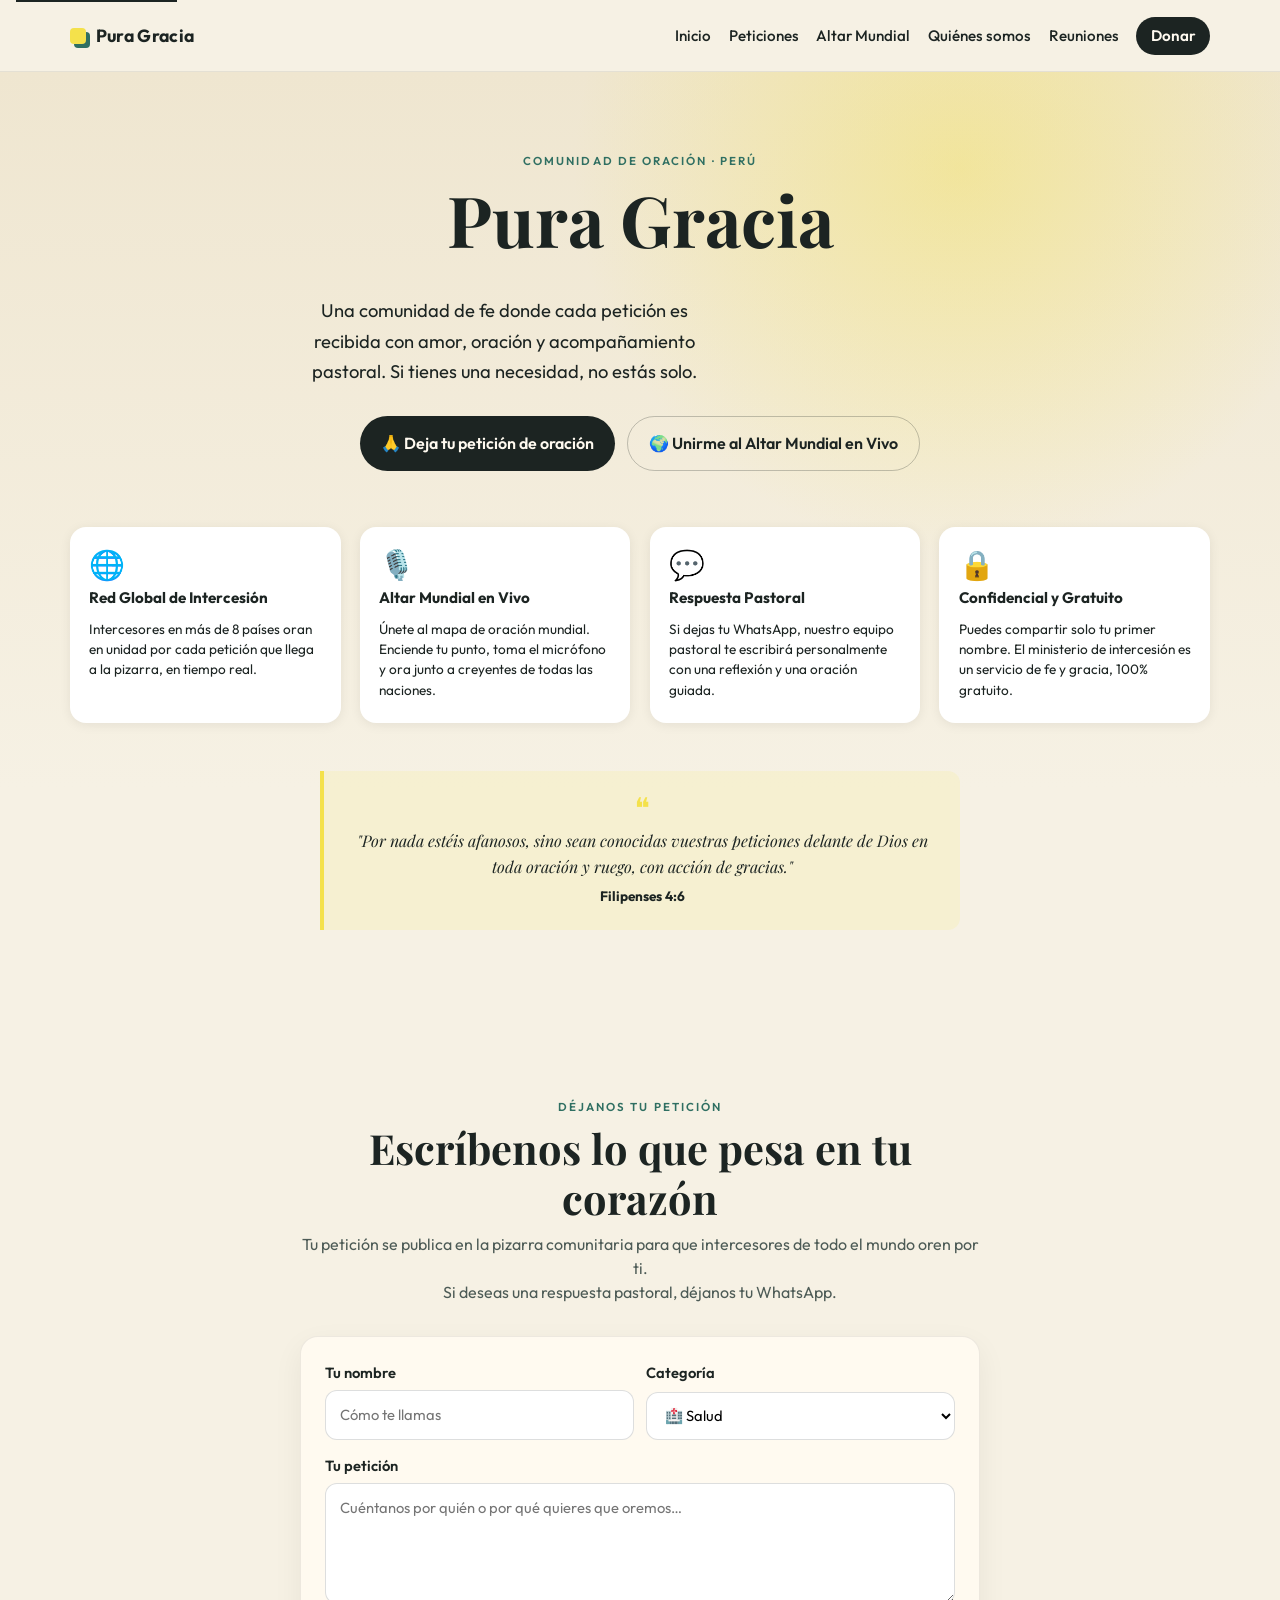
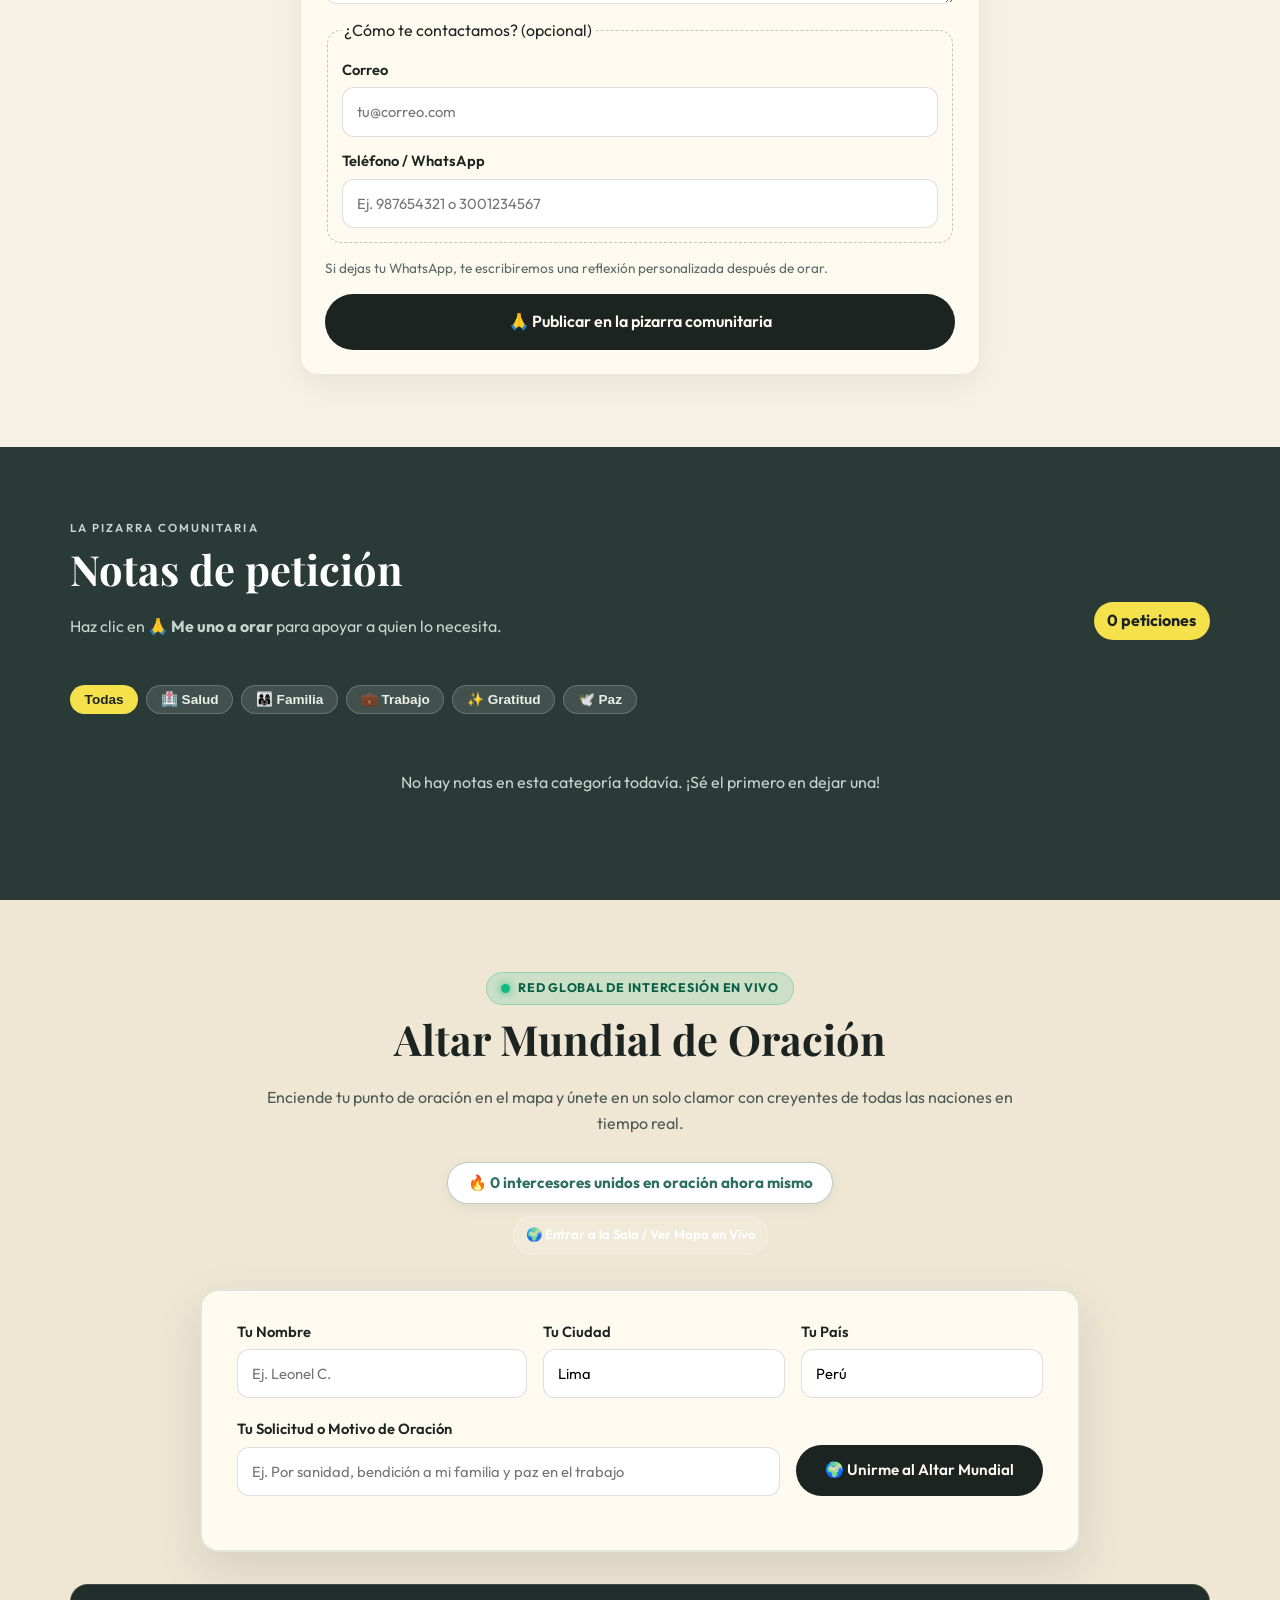
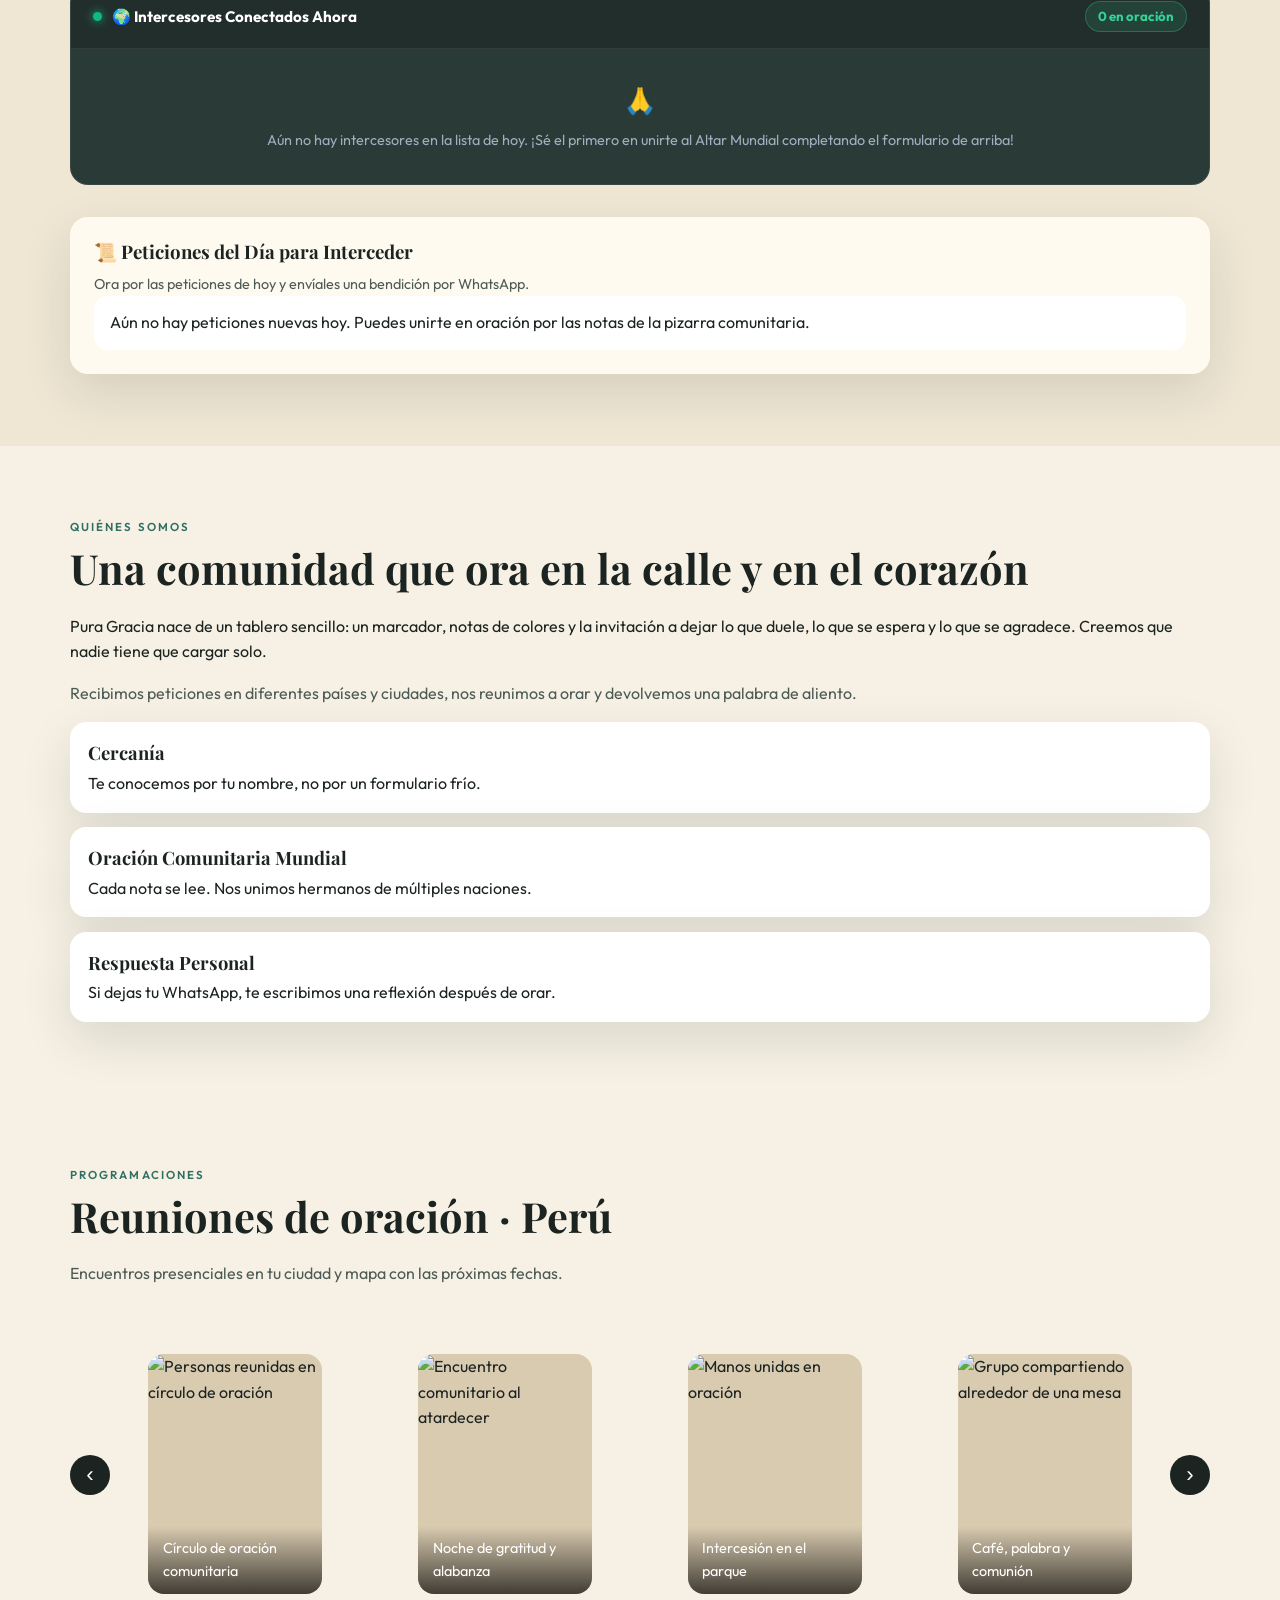
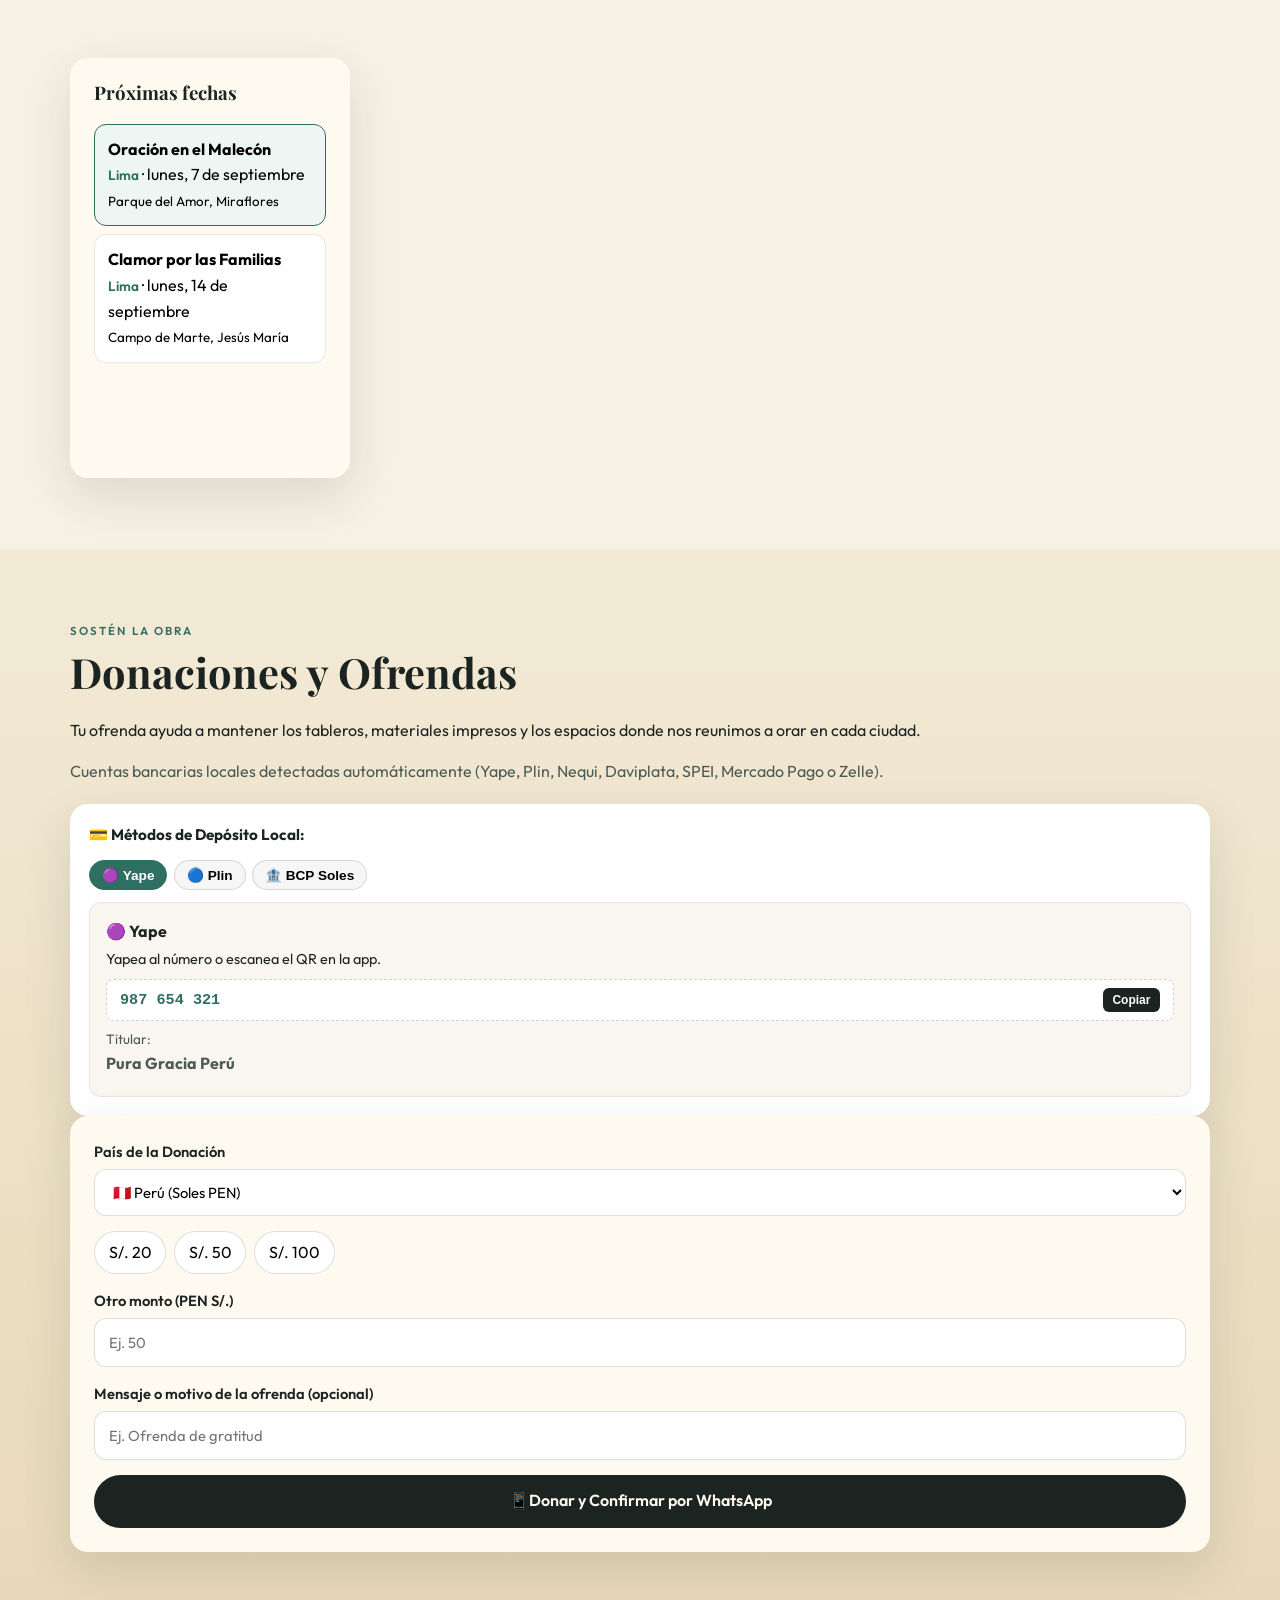
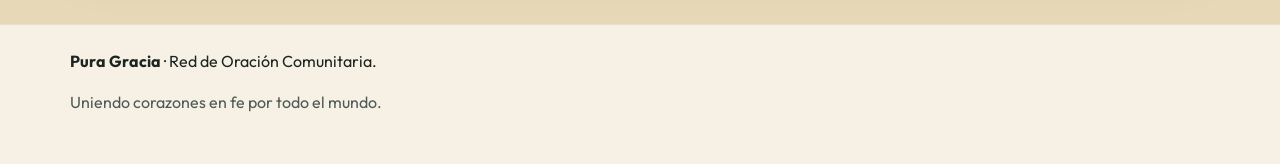
==== index.html @ 90bf4b0f "refactor: simplificar a una sola seccion de peticion limpia y enriquecer hero con la mision de la pa" ====
<!DOCTYPE html>
<html lang="es">
  <head>
    <meta charset="UTF-8" />
    <meta name="viewport" content="width=device-width, initial-scale=1.0" />
    <meta
      name="description"
      content="Pura Gracia — Deja tu petición de oración. Sala y mapa de oración mundial en vivo."
    />
    <title>Pura Gracia · Red y Peticiones de Oración Mundial</title>
    <link rel="preconnect" href="https://fonts.googleapis.com" />
    <link rel="preconnect" href="https://fonts.gstatic.com" crossorigin />
    <link
      href="https://fonts.googleapis.com/css2?family=Caveat:wght@500;600;700&family=Outfit:wght@300;400;500;600;700&family=Playfair+Display:ital,wght@0,500;0,600;0,700;1,500&display=swap"
      rel="stylesheet"
    />
    <link
      rel="stylesheet"
      href="https://unpkg.com/leaflet@1.9.4/dist/leaflet.css"
      integrity="sha256-p4NxAoJBhIIN+hmNHrzRCf9tD/miZyoHS5obTRR9BMY="
      crossorigin=""
    />
    <link rel="stylesheet" href="css/styles.css" />
    <link rel="icon" href="data:image/svg+xml,<svg xmlns='http://www.w3.org/2000/svg' viewBox='0 0 100 100'><text y='.9em' font-size='90'>🙏</text></svg>" />
  </head>
  <body>
    <a class="skip-link" href="#contenido">Saltar al contenido</a>

    <header class="site-header">
      <div class="container header-inner">
        <a class="logo" href="#inicio">
          <span class="logo-mark" aria-hidden="true"></span>
          <span>Pura Gracia</span>
        </a>

        <button
          class="nav-toggle"
          type="button"
          aria-expanded="false"
          aria-controls="menu"
          aria-label="Abrir menú"
        >
          <span></span>
          <span></span>
          <span></span>
        </button>

        <nav id="menu" class="nav">
          <a href="#inicio">Inicio</a>
          <a href="#peticiones">Peticiones</a>
          <a href="#oracion">Altar Mundial</a>
          <a href="#quienes-somos">Quiénes somos</a>
          <a href="#reuniones">Reuniones</a>
          <a href="#donar" class="nav-cta">Donar</a>
        </nav>
      </div>
    </header>

    <main id="contenido">
      <section id="inicio" class="hero">
        <div class="hero-glow" aria-hidden="true"></div>
        <div class="container">

          <!-- Encabezado principal -->
          <div class="hero-center">
            <p class="eyebrow" id="hero-country-badge">Red de Oración Comunitaria · Internacional</p>
            <h1>Pura Gracia</h1>
            <p class="lema">
              Una comunidad de fe donde cada petición es recibida con amor, oración y acompañamiento pastoral. Si tienes una necesidad, no estás solo.
            </p>
            <div class="hero-actions">
              <a class="btn btn-primary" href="#escribir">🙏 Deja tu petición de oración</a>
              <a class="btn btn-ghost" href="#oracion">🌍 Unirme al Altar Mundial en Vivo</a>
            </div>
          </div>

          <!-- Tarjetas de qué es Pura Gracia -->
          <div class="hero-features-grid">
            <div class="hero-feature-card">
              <span class="hfc-icon">🌐</span>
              <strong>Red Global de Intercesión</strong>
              <p>Intercesores en más de 8 países oran en unidad por cada petición que llega a la pizarra, en tiempo real.</p>
            </div>
            <div class="hero-feature-card">
              <span class="hfc-icon">🎙️</span>
              <strong>Altar Mundial en Vivo</strong>
              <p>Únete al mapa de oración mundial. Enciende tu punto, toma el micrófono y ora junto a creyentes de todas las naciones.</p>
            </div>
            <div class="hero-feature-card">
              <span class="hfc-icon">💬</span>
              <strong>Respuesta Pastoral</strong>
              <p>Si dejas tu WhatsApp, nuestro equipo pastoral te escribirá personalmente con una reflexión y una oración guiada.</p>
            </div>
            <div class="hero-feature-card">
              <span class="hfc-icon">🔒</span>
              <strong>Confidencial y Gratuito</strong>
              <p>Puedes compartir solo tu primer nombre. El ministerio de intercesión es un servicio de fe y gracia, 100% gratuito.</p>
            </div>
          </div>

          <!-- Versículo de respaldo -->
          <div class="hero-verse">
            <span class="hero-verse-icon">❝</span>
            <p>"Por nada estéis afanosos, sino sean conocidas vuestras peticiones delante de Dios en toda oración y ruego, con acción de gracias."</p>
            <cite>Filipenses 4:6</cite>
          </div>

        </div>
      </section>


      <!-- FORMULARIO DE PETICIÓN (única sección de petición) -->
      <section id="escribir" class="section form-section">
        <div class="container petition-centered">

          <!-- Encabezado de la sección -->
          <div class="petition-header">
            <p class="eyebrow">Déjanos tu petición</p>
            <h2>Escríbenos lo que pesa en tu corazón</h2>
            <p class="muted">Tu petición se publica en la pizarra comunitaria para que intercesores de todo el mundo oren por ti.<br>Si deseas una respuesta pastoral, déjanos tu WhatsApp.</p>
          </div>

          <!-- Formulario único -->
          <form id="form-peticion" class="card form-card petition-form-single">
            <div class="form-row-2">
              <label>
                Tu nombre
                <input type="text" name="nombre" required maxlength="60" placeholder="Cómo te llamas" />
              </label>
              <label>
                Categoría
                <select name="category" class="select-styled" required>
                  <option value="Salud">🏥 Salud</option>
                  <option value="Familia">👨‍👩‍👧 Familia</option>
                  <option value="Trabajo">💼 Trabajo y Finanzas</option>
                  <option value="Gratitud">✨ Gratitud</option>
                  <option value="Paz">🕊️ Paz y Consuelo</option>
                </select>
              </label>
            </div>

            <label>
              Tu petición
              <textarea
                name="texto"
                required
                maxlength="280"
                rows="4"
                placeholder="Cuéntanos por quién o por qué quieres que oremos…"
              ></textarea>
            </label>

            <fieldset class="contact-fields">
              <legend>¿Cómo te contactamos? (opcional)</legend>
              <label>
                Correo
                <input type="email" name="correo" placeholder="tu@correo.com" />
              </label>
              <label>
                Teléfono / WhatsApp
                <input
                  type="tel"
                  name="telefono"
                  inputmode="tel"
                  placeholder="Ej. 987654321 o 3001234567"
                />
              </label>
            </fieldset>
            <p class="form-hint">Si dejas tu WhatsApp, te escribiremos una reflexión personalizada después de orar.</p>
            <button class="btn btn-primary btn-full" type="submit">🙏 Publicar en la pizarra comunitaria</button>
          </form>

        </div>
      </section>


      <!-- LA PIZARRA DE NOTAS -->
      <section id="peticiones" class="section board-section">
        <div class="container">
          <div class="section-head">
            <div>
              <p class="eyebrow">La pizarra comunitaria</p>
              <h2>Notas de petición</h2>
              <p class="muted">Haz clic en <strong>🙏 Me uno a orar</strong> para apoyar a quien lo necesita.</p>
            </div>
            <p class="count-pill"><span id="total-notas">0</span> peticiones</p>
          </div>

          <!-- Filtros de Categoría -->
          <div class="category-filters" role="group" aria-label="Filtrar por categoría">
            <button type="button" class="filter-chip active" data-cat="ALL">Todas</button>
            <button type="button" class="filter-chip" data-cat="Salud">🏥 Salud</button>
            <button type="button" class="filter-chip" data-cat="Familia">👨‍👩‍👧 Familia</button>
            <button type="button" class="filter-chip" data-cat="Trabajo">💼 Trabajo</button>
            <button type="button" class="filter-chip" data-cat="Gratitud">✨ Gratitud</button>
            <button type="button" class="filter-chip" data-cat="Paz">🕊️ Paz</button>
          </div>

          <div id="pizarra" class="pizarra" role="list"></div>
        </div>
      </section>

      <!-- ========================================================
           SECCIÓN DE INGRESO: ALTAR MUNDIAL DE ORACIÓN
           ======================================================== -->
      <section id="oracion" class="section world-prayer-section">
        <div class="container">
          <!-- Encabezado -->
          <div class="world-header-center">
            <div class="live-status-pill">
              <span class="live-dot"></span>
              <strong>RED GLOBAL DE INTERCESIÓN EN VIVO</strong>
            </div>
            <h2>Altar Mundial de Oración</h2>
            <p class="muted">
              Enciende tu punto de oración en el mapa y únete en un solo clamor con creyentes de todas las naciones en tiempo real.
            </p>
            <div class="live-counter-pill" id="live-prayer-counter">
              🔥 <span id="orantes-activos-count">0</span> intercesores unidos en oración ahora mismo
            </div>
            <div style="margin-top: 0.75rem;">
              <button type="button" class="btn btn-small btn-ghost" id="btn-open-room-direct" style="background: rgba(255,255,255,0.12); border: 1px solid rgba(255,255,255,0.25); color: #fff; cursor: pointer;">
                🌍 Entrar a la Sala / Ver Mapa en Vivo
              </button>
            </div>
          </div>

          <!-- Formulario de Ingreso (PANTALLA 1) -->
          <div class="join-world-card card">
            <form id="form-sala" class="join-world-form">
              <div class="jw-row-top">
                <label>
                  Tu Nombre
                  <input type="text" id="input-orante-name" name="orante" required maxlength="60" placeholder="Ej. Leonel C." />
                </label>
                <label>
                  Tu Ciudad
                  <input type="text" id="input-orante-city" name="ciudad" required maxlength="60" placeholder="Ej. Lima" />
                </label>
                <label>
                  Tu País
                  <input type="text" id="input-orante-country" name="pais" required maxlength="60" placeholder="Ej. Perú" />
                </label>
              </div>

              <div class="jw-row-bottom">
                <label style="flex: 1;">
                  Tu Solicitud o Motivo de Oración
                  <input type="text" id="input-orante-motivo" name="motivo" required maxlength="140" placeholder="Ej. Por sanidad, bendición a mi familia y paz en el trabajo" />
                </label>
                <button class="btn btn-primary btn-join-world" type="submit">
                  🌍 Unirme al Altar Mundial
                </button>
              </div>
              <p id="sala-estado" class="form-hint jw-status"></p>
            </form>
          </div>

          <!-- Panel de Intercesores Conectados en Vivo -->
          <div class="connected-intercessors-panel" id="connected-panel">
            <div class="connected-panel-header">
              <div class="connected-panel-title">
                <span class="live-dot"></span>
                <strong>🌍 Intercesores Conectados Ahora</strong>
              </div>
              <span class="connected-panel-count">
                <span id="connected-count">0</span> en oración
              </span>
            </div>
            <div class="connected-grid" id="connected-grid">
              <!-- Renderizado dinámicamente por JS -->
            </div>
          </div>

          <!-- Peticiones de Hoy para Interceder -->
          <div class="card sala-panel" style="margin-top: 2rem;">
            <div class="sala-toolbar">
              <div>
                <h3>📜 Peticiones del Día para Interceder</h3>
                <p class="muted" style="margin: 0; font-size: 0.9rem;">Ora por las peticiones de hoy y envíales una bendición por WhatsApp.</p>
              </div>
            </div>
            <ul id="lista-hoy" class="peticiones-hoy"></ul>
          </div>
        </div>
      </section>

      <!-- QUIÉNES SOMOS -->
      <section id="quienes-somos" class="section about-section">
        <div class="container split">
          <div>
            <p class="eyebrow">Quiénes somos</p>
            <h2>Una comunidad que ora en la calle y en el corazón</h2>
            <p>
              Pura Gracia nace de un tablero sencillo: un marcador, notas de colores
              y la invitación a dejar lo que duele, lo que se espera y lo que se
              agradece. Creemos que nadie tiene que cargar solo.
            </p>
            <p class="muted">
              Recibimos peticiones en diferentes países y ciudades, nos reunimos a orar y devolvemos una palabra de aliento.
            </p>
          </div>
          <ul class="values">
            <li>
              <strong>Cercanía</strong>
              Te conocemos por tu nombre, no por un formulario frío.
            </li>
            <li>
              <strong>Oración Comunitaria Mundial</strong>
              Cada nota se lee. Nos unimos hermanos de múltiples naciones.
            </li>
            <li>
              <strong>Respuesta Personal</strong>
              Si dejas tu WhatsApp, te escribimos una reflexión después de orar.
            </li>
          </ul>
        </div>
      </section>

      <!-- REUNIONES Y MAPA LOCAL -->
      <section id="reuniones" class="section meetings-section">
        <div class="container">
          <div class="section-head">
            <div>
              <p class="eyebrow">Programaciones</p>
              <h2 id="reuniones-title">Reuniones de oración locales</h2>
              <p class="muted">Encuentros presenciales en tu ciudad y mapa con las próximas fechas.</p>
            </div>
          </div>

          <div class="gallery-wrap">
            <button class="gallery-nav prev" type="button" aria-label="Foto anterior">‹</button>
            <div id="galeria" class="gallery" tabindex="0"></div>
            <button class="gallery-nav next" type="button" aria-label="Foto siguiente">›</button>
          </div>

          <div class="map-layout">
            <aside class="card dates-list">
              <h3>Próximas fechas</h3>
              <div id="lista-fechas"></div>
            </aside>
            <div class="map-wrap">
              <div id="mapa" role="region" aria-label="Mapa de próximas reuniones"></div>
            </div>
          </div>
        </div>
      </section>

      <!-- DONACIONES DINÁMICAS MULTI-PAÍS -->
      <section id="donar" class="section donate-section">
        <div class="container split">
          <div>
            <p class="eyebrow">Sostén la obra</p>
            <h2>Donaciones y Ofrendas</h2>
            <p>
              Tu ofrenda ayuda a mantener los tableros, materiales impresos y los espacios donde nos reunimos a orar en cada ciudad.
            </p>
            <p class="muted">
              Cuentas bancarias locales detectadas automáticamente (Yape, Plin, Nequi, Daviplata, SPEI, Mercado Pago o Zelle).
            </p>

            <!-- Cuentas bancarias dinámicas -->
            <div class="payment-methods-card" id="payment-methods-card">
              <div class="pm-header">
                <strong>💳 Métodos de Depósito Local:</strong>
              </div>
              <div class="pm-tabs" id="pm-tabs-container"></div>
              <div class="pm-content-box" id="pm-content-box"></div>
            </div>
          </div>

          <form id="form-donar" class="card form-card">
            <!-- Selector de País de Donación -->
            <label>
              País de la Donación
              <select id="donate-country-select" class="select-styled">
                <option value="PE">🇵🇪 Perú (Soles PEN)</option>
                <option value="CO">🇨🇴 Colombia (Pesos COP)</option>
                <option value="MX">🇲🇽 México (Pesos MXN)</option>
                <option value="AR">🇦🇷 Argentina (Pesos ARS)</option>
                <option value="US">🌎 Internacional / USA (Dólares USD)</option>
              </select>
            </label>

            <!-- Montos sugeridos dinámicos -->
            <div class="amount-row" id="donate-chips-container" role="group" aria-label="Monto sugerido"></div>

            <label>
              <span id="donate-amount-label">Otro monto (PEN S/.)</span>
              <input type="number" id="donate-custom-amount" name="monto" min="1" step="5" placeholder="Ej. 50" />
            </label>

            <label>
              Mensaje o motivo de la ofrenda (opcional)
              <input type="text" name="mensaje" maxlength="120" placeholder="Ej. Ofrenda de gratitud" />
            </label>

            <button class="btn btn-primary" type="submit" id="btn-donate-submit">
              <span>📱</span> Donar y Confirmar por WhatsApp
            </button>
          </form>
        </div>
      </section>
    </main>

    <footer class="site-footer">
      <div class="container footer-inner">
        <div>
          <p><strong>Pura Gracia</strong> · Red de Oración Comunitaria.</p>
          <p class="muted">Uniendo corazones en fe por todo el mundo.</p>
        </div>
      </div>
    </footer>

    <!-- ========================================================
         MODAL FULLSCREEN DE PANTALLA COMPLETA: PLANO DE LA TIERRA
         ======================================================== -->
    <div id="modal-mapa-mundial" class="modal-fullscreen" hidden>
      <div class="modal-fullscreen-content">
        <!-- Topbar del Mapa Fullscreen -->
        <header class="mf-topbar">
          <div class="mf-user-badge">
            <span class="live-dot"></span>
            <div>
              <strong id="mf-user-name">Conectado en Oración</strong>
              <span id="mf-user-location" class="mf-subtext">Plano de la Tierra en Vivo</span>
            </div>
          </div>

          <div class="mf-counter-pill">
            🔥 <span id="mf-live-count">0</span> intercesores en vivo
          </div>

          <button type="button" class="btn-exit-world" id="btn-cerrar-mapa-mundial" aria-label="Salir de la sala de oración">
            ✕ Salir de la Sala
          </button>
        </header>

        <!-- Canvas del Mapa Mundial Fullscreen -->
        <div id="mapa-mundial-fullscreen" class="fullscreen-map-canvas" role="region" aria-label="Plano completo de la tierra con intercesores en vivo"></div>

        <!-- ========================================================
             PODIO FLOTANTE: MICRÓFONO EN VIVO & TRANSMISIÓN DE ORACIÓN (5 MIN)
             ======================================================== -->
        <div class="live-voice-podio" id="live-voice-podio">
          <div class="lvp-header">
            <div class="lvp-status-tag" id="lvp-status-tag">
              <span class="lvp-pulse-dot"></span>
              <strong id="lvp-status-text">SALA EN VIVO</strong>
            </div>

            <!-- Cronómetro de 5 minutos -->
            <div class="lvp-timer-badge" id="lvp-timer-badge" title="Tiempo restante del orador actual (máximo 5 minutos)">
              ⏱️ <span id="lvp-timer-display">--:--</span>
            </div>
          </div>

          <!-- Información del Ponente Activo -->
          <div class="lvp-speaker-info">
            <div class="lvp-speaker-avatar" id="lvp-speaker-avatar">
              <span id="lvp-speaker-flag">🎙️</span>
              <div class="lvp-avatar-glow"></div>
            </div>
            <div class="lvp-speaker-details">
              <strong id="lvp-speaker-name">Podio Libre</strong>
              <span id="lvp-speaker-loc" class="lvp-speaker-loc">Sala de Oración Global</span>
              <p id="lvp-speaker-motivo" class="lvp-speaker-motivo">"El micrófono está disponible. Pide tu turno para orar."</p>
            </div>
          </div>

          <!-- Ecualizador de Onda de Voz Animado -->
          <div class="lvp-wave-container" id="lvp-wave-container">
            <span class="wave-bar wb1"></span>
            <span class="wave-bar wb2"></span>
            <span class="wave-bar wb3"></span>
            <span class="wave-bar wb4"></span>
            <span class="wave-bar wb5"></span>
            <span class="wave-bar wb6"></span>
            <span class="wave-bar wb7"></span>
            <span class="wave-bar wb8"></span>
          </div>

          <!-- Barra de Progreso del Tiempo (5 minutos) -->
          <div class="lvp-progress-track">
            <div class="lvp-progress-fill" id="lvp-progress-fill" style="width: 0%;"></div>
          </div>

          <!-- Botones de Acción del Micrófono -->
          <div class="lvp-actions">
            <!-- Botón para pedir micrófono / hablar -->
            <button type="button" class="btn-lvp btn-lvp-mic" id="btn-pedir-mic">
              🎤 Pedir el Micrófono para Orar
            </button>

            <!-- Botón para escuchar audio -->
            <button type="button" class="btn-lvp btn-lvp-audio" id="btn-toggle-audio">
              🔊 Escuchar Oración
            </button>

            <!-- Botón para ver la fila de ponentes -->
            <button type="button" class="btn-lvp btn-lvp-queue" id="btn-ver-cola">
              👥 Fila (<span id="lvp-queue-count">0</span>)
            </button>
          </div>

          <!-- Panel Desplegable de la Cola de Espera (5 min por ponente) -->
          <div class="lvp-queue-dropdown" id="lvp-queue-dropdown" hidden>
            <div class="lvp-queue-header">
              <strong>👥 Fila de Espera de Oración</strong>
              <small>5 min por ponente</small>
            </div>
            <ul class="lvp-queue-list" id="lvp-queue-list"></ul>
          </div>
        </div>

        <!-- Ticker inferior de orantes conectados con sus solicitudes -->
        <div class="mf-bottom-ticker">
          <div class="mf-ticker-label">⚡ En oración ahora:</div>
          <div class="mf-ticker-stream" id="lista-orantes-stream"></div>
        </div>
      </div>
    </div>

    <!-- MODAL DE REFLEXIÓN -->
    <div id="modal-reflexion" class="modal" hidden>
      <div class="modal-card" role="dialog" aria-labelledby="modal-titulo" aria-modal="true">
        <button class="modal-close" type="button" aria-label="Cerrar">×</button>
        <h3 id="modal-titulo">Reflexión de oración</h3>
        <p class="muted" id="modal-destino"></p>
        <label>
          Tu reflexión
          <textarea id="texto-reflexion" rows="5" maxlength="400" placeholder="Una palabra de fe, un versículo o un abrazo escrito…"></textarea>
        </label>
        <button id="enviar-reflexion" class="btn btn-primary" type="button">Enviar por WhatsApp</button>
      </div>
    </div>

    <!-- Firebase SDK (App & Firestore) -->
    <script src="https://www.gstatic.com/firebasejs/10.8.0/firebase-app-compat.js"></script>
    <script src="https://www.gstatic.com/firebasejs/10.8.0/firebase-firestore-compat.js"></script>

    <!-- Scripts de la App -->
    <script
      src="https://unpkg.com/leaflet@1.9.4/dist/leaflet.js"
      integrity="sha256-20nQCchB9co0qIjJZRGuk2/Z9VM+kNiyxNV1lvTlZBo="
      crossorigin=""
    ></script>
    <script src="js/firebase-config.js"></script>
    <script src="js/app.js"></script>
  </body>
</html>
---- css/styles.css ----
:root {
  --ink: #1c2422;
  --paper: #f6f1e4;
  --cream: #fffaf0;
  --board: #2a3a36;
  --board-dark: #1a2623;
  --yellow: #f4e14b;
  --yellow-deep: #e6c833;
  --teal: #2f6f62;
  --teal-bright: #3d8f7e;
  --blue-frame: #3a6ea5;
  --pink: #f08ab0;
  --orange: #f0a04b;
  --danger: #ef4444;
  --shadow: 0 18px 50px rgba(28, 36, 34, 0.12);
  --radius: 18px;
  --header: 72px;
}

*,
*::before,
*::after {
  box-sizing: border-box;
}

html {
  scroll-behavior: smooth;
}

body {
  margin: 0;
  font-family: Outfit, system-ui, sans-serif;
  color: var(--ink);
  background: var(--paper);
  line-height: 1.6;
}

img {
  max-width: 100%;
  display: block;
}

h1,
h2,
h3 {
  font-family: "Playfair Display", Georgia, serif;
  line-height: 1.2;
  margin: 0 0 0.5em;
}

h1 {
  font-size: clamp(2.6rem, 6vw, 4.4rem);
}

h2 {
  font-size: clamp(1.8rem, 3.4vw, 2.6rem);
}

p {
  margin: 0 0 1rem;
}

a {
  color: var(--teal);
}

.skip-link {
  position: absolute;
  left: 1rem;
  top: -40px;
  background: var(--ink);
  color: #fff;
  padding: 0.5rem 0.8rem;
  z-index: 100;
}

.skip-link:focus {
  top: 0.5rem;
}

.container {
  width: min(1140px, calc(100% - 2rem));
  margin-inline: auto;
}

.eyebrow {
  text-transform: uppercase;
  letter-spacing: 0.18em;
  font-size: 0.72rem;
  font-weight: 600;
  color: var(--teal);
  margin-bottom: 0.4rem;
}

.muted {
  color: #4d5b56;
}

.lema {
  font-size: clamp(1.15rem, 2.2vw, 1.45rem);
  max-width: 34ch;
}

/* Header */
.site-header {
  position: sticky;
  top: 0;
  z-index: 40;
  height: var(--header);
  backdrop-filter: blur(14px);
  background: rgba(246, 241, 228, 0.92);
  border-bottom: 1px solid rgba(28, 36, 34, 0.08);
}

.header-inner,
.footer-inner {
  display: flex;
  align-items: center;
  justify-content: space-between;
  min-height: var(--header);
  gap: 1rem;
}

.logo {
  display: flex;
  align-items: center;
  gap: 0.6rem;
  text-decoration: none;
  color: var(--ink);
  font-weight: 700;
  letter-spacing: 0.02em;
  font-size: 1.1rem;
}

.logo-mark {
  width: 16px;
  height: 16px;
  border-radius: 4px;
  background: var(--yellow);
  box-shadow: 4px 4px 0 var(--teal);
}

.sr-only {
  position: absolute;
  width: 1px;
  height: 1px;
  padding: 0;
  margin: -1px;
  overflow: hidden;
  clip: rect(0, 0, 0, 0);
  border: 0;
}

.nav {
  display: flex;
  align-items: center;
  gap: 1.1rem;
}

.nav a {
  text-decoration: none;
  color: var(--ink);
  font-size: 0.95rem;
  font-weight: 500;
  transition: color 0.2s;
}

.nav a:hover {
  color: var(--teal);
}

.nav-cta {
  background: var(--ink);
  color: var(--cream) !important;
  padding: 0.45rem 0.9rem;
  border-radius: 999px;
  font-weight: 600 !important;
}

.nav-toggle {
  display: none;
  width: 44px;
  height: 44px;
  border: 0;
  background: transparent;
  cursor: pointer;
}

.nav-toggle span {
  display: block;
  height: 2px;
  background: var(--ink);
  margin: 6px 8px;
}

/* Hero – layout centrado */
.hero {
  position: relative;
  overflow: hidden;
  padding: 5rem 0 6rem;
  background:
    radial-gradient(circle at 75% 10%, rgba(244, 225, 75, 0.4), transparent 30%),
    linear-gradient(180deg, #efe6d0 0%, var(--paper) 75%);
}

/* Encabezado centrado del hero */
.hero-center {
  text-align: center;
  max-width: 680px;
  margin: 0 auto 3.5rem;
}

.hero-center .lema {
  font-size: 1.15rem;
  color: var(--muted);
  margin-top: 0.75rem;
  line-height: 1.65;
}

.hero-actions {
  display: flex;
  flex-wrap: wrap;
  gap: 0.8rem;
  margin-top: 1.8rem;
  justify-content: center;
}

/* Tarjetas de features */
.hero-features-grid {
  display: grid;
  grid-template-columns: repeat(4, 1fr);
  gap: 1.2rem;
  margin-bottom: 3rem;
}

.hero-feature-card {
  background: #fff;
  border-radius: 16px;
  padding: 1.4rem 1.2rem;
  box-shadow: 0 2px 12px rgba(0,0,0,0.07);
  display: flex;
  flex-direction: column;
  gap: 0.5rem;
}

.hero-feature-card .hfc-icon {
  font-size: 1.8rem;
  line-height: 1;
}

.hero-feature-card strong {
  font-size: 0.95rem;
  font-weight: 700;
  color: var(--ink);
}

.hero-feature-card p {
  font-size: 0.85rem;
  color: var(--muted);
  line-height: 1.5;
  margin: 0;
}

/* Versículo hero */
.hero-verse {
  text-align: center;
  max-width: 640px;
  margin: 0 auto;
  padding: 1.4rem 2rem;
  border-left: 4px solid var(--yellow);
  background: rgba(244,225,75,0.12);
  border-radius: 0 12px 12px 0;
  display: flex;
  flex-direction: column;
  gap: 0.4rem;
}

.hero-verse-icon {
  font-size: 1.8rem;
  color: var(--yellow);
  line-height: 1;
}

.hero-verse p {
  font-family: 'Playfair Display', serif;
  font-style: italic;
  font-size: 1rem;
  color: var(--ink);
  margin: 0;
  line-height: 1.6;
}

.hero-verse cite {
  font-size: 0.85rem;
  font-weight: 700;
  color: var(--green);
  font-style: normal;
}


.btn {
  display: inline-flex;
  justify-content: center;
  align-items: center;
  border: 0;
  cursor: pointer;
  text-decoration: none;
  font: inherit;
  font-weight: 600;
  border-radius: 999px;
  padding: 0.85rem 1.3rem;
  transition: all 0.2s ease;
}

.btn-primary {
  background: var(--ink);
  color: var(--cream);
}

.btn-primary:hover {
  background: #000;
  transform: translateY(-1px);
}

.btn-ghost {
  background: transparent;
  color: var(--ink);
  border: 1.5px solid rgba(28, 36, 34, 0.25);
}

.btn-ghost:hover {
  background: rgba(28, 36, 34, 0.05);
}

.section {
  padding: 4.5rem 0;
}

.section-head {
  display: flex;
  justify-content: space-between;
  align-items: flex-end;
  gap: 1rem;
  margin-bottom: 1.8rem;
}

.card {
  background: var(--cream);
  border-radius: var(--radius);
  box-shadow: var(--shadow);
  padding: 1.5rem;
}

.form-card {
  display: grid;
  gap: 0.9rem;
}

.form-row-2 {
  display: grid;
  grid-template-columns: 1fr 1fr;
  gap: 0.8rem;
}

label {
  display: grid;
  gap: 0.35rem;
  font-size: 0.92rem;
  font-weight: 600;
}

input,
textarea,
select.select-styled {
  font: inherit;
  font-weight: 400;
  padding: 0.75rem 0.85rem;
  border-radius: 12px;
  border: 1px solid rgba(28, 36, 34, 0.15);
  background: #fff;
  width: 100%;
}

select.select-styled {
  cursor: pointer;
}

textarea {
  resize: vertical;
}

.contact-fields {
  border: 1px dashed rgba(47, 111, 98, 0.35);
  border-radius: 14px;
  padding: 0.9rem;
  display: grid;
  gap: 0.8rem;
}

.form-hint {
  margin: 0;
  font-size: 0.85rem;
  color: #5b6b66;
}

/* ============================================================
   SECCIÓN DE PETICIÓN (LAYOUT CENTRADO Y LIMPIO)
   ============================================================ */
.petition-centered {
  max-width: 680px;
  margin: 0 auto;
}

.petition-header {
  text-align: center;
  margin-bottom: 2rem;
}

.petition-header h2 {
  margin: 0.3rem 0 0.6rem;
}

.petition-header .muted {
  line-height: 1.5;
}

.petition-form-single {
  background: var(--cream);
  border: 1px solid rgba(28, 36, 34, 0.08);
  box-shadow: 0 10px 30px rgba(0, 0, 0, 0.06);
}

.btn-full {
  width: 100%;
  justify-content: center;
  font-size: 1rem;
  padding: 0.95rem 1.4rem;
}



/* Category Filters */
.category-filters {
  display: flex;
  flex-wrap: wrap;
  gap: 0.5rem;
  margin-bottom: 1.5rem;
}

.filter-chip {
  background: rgba(255, 255, 255, 0.12);
  border: 1px solid rgba(255, 255, 255, 0.2);
  color: #e9efe9;
  border-radius: 999px;
  padding: 0.35rem 0.85rem;
  font-size: 0.85rem;
  font-weight: 600;
  cursor: pointer;
  transition: all 0.2s;
}

.filter-chip:hover {
  background: rgba(255, 255, 255, 0.25);
}

.filter-chip.active {
  background: var(--yellow);
  color: var(--ink);
  border-color: transparent;
}

/* Pizarra */
.board-section {
  background: var(--board);
  color: #e9efe9;
}

.board-section .muted,
.board-section .eyebrow {
  color: #c5d6cf;
}

.board-section h2 {
  color: #fff;
}

.count-pill {
  background: var(--yellow);
  color: var(--ink);
  border-radius: 999px;
  padding: 0.4rem 0.85rem;
  font-weight: 700;
  white-space: nowrap;
}

.count-pill.subtle {
  background: rgba(255, 255, 255, 0.12);
  color: inherit;
}

.pizarra {
  display: grid;
  grid-template-columns: repeat(4, 1fr);
  gap: 1.1rem;
}

.nota {
  position: relative;
  background: linear-gradient(180deg, #f8ea63 0%, var(--yellow) 55%, var(--yellow-deep) 100%);
  color: var(--ink);
  min-height: 230px;
  padding: 1.4rem 1rem 1rem;
  box-shadow: 0 10px 0 rgba(0, 0, 0, 0.12), 0 16px 30px rgba(0, 0, 0, 0.18);
  list-style: none;
  display: flex;
  flex-direction: column;
}

.nota::before {
  content: "";
  position: absolute;
  top: 8px;
  left: 50%;
  width: 14px;
  height: 14px;
  margin-left: -7px;
  border-radius: 50%;
  background: radial-gradient(circle at 35% 35%, #fff, #c0392b 45%, #7b1f18);
  box-shadow: 0 2px 0 rgba(0, 0, 0, 0.25);
}

.nota-badge {
  font-size: 0.72rem;
  font-weight: 700;
  text-transform: uppercase;
  letter-spacing: 0.05em;
  background: rgba(0, 0, 0, 0.08);
  padding: 0.15rem 0.45rem;
  border-radius: 4px;
  width: fit-content;
  margin-bottom: 0.3rem;
}

.nota h3 {
  font-family: Caveat, cursive;
  font-size: 1.7rem;
  margin: 0.2rem 0 0.25rem;
  line-height: 1.1;
}

.nota p {
  font-family: Caveat, cursive;
  font-size: 1.25rem;
  margin: 0;
  flex: 1;
}

.nota-footer {
  margin-top: 0.8rem;
  display: flex;
  justify-content: space-between;
  align-items: center;
  border-top: 1px dashed rgba(0, 0, 0, 0.15);
  padding-top: 0.4rem;
}

.nota time {
  font-size: 0.72rem;
  font-weight: 600;
  opacity: 0.7;
}

.btn-pray-join {
  background: rgba(0, 0, 0, 0.08);
  border: 1px solid rgba(0, 0, 0, 0.15);
  border-radius: 999px;
  padding: 0.2rem 0.55rem;
  font-size: 0.78rem;
  font-weight: 700;
  cursor: pointer;
  display: flex;
  align-items: center;
  gap: 0.25rem;
  transition: all 0.2s;
}

.btn-pray-join:hover {
  background: #fff;
  transform: scale(1.05);
}

/* ========================================================
   SECCIÓN DE INGRESO A LA ORACIÓN MUNDIAL (PANTALLA 1)
   ======================================================== */
.world-prayer-section {
  background: #efe7d4;
  padding: 4.5rem 0;
}

.world-header-center {
  text-align: center;
  max-width: 760px;
  margin: 0 auto 2.2rem;
}

.live-status-pill {
  display: inline-flex;
  align-items: center;
  gap: 0.5rem;
  background: rgba(16, 185, 129, 0.15);
  border: 1px solid rgba(16, 185, 129, 0.3);
  color: #065f46;
  padding: 0.35rem 0.9rem;
  border-radius: 999px;
  font-size: 0.78rem;
  font-weight: 700;
  letter-spacing: 0.06em;
  margin-bottom: 0.6rem;
}

.live-dot {
  width: 9px;
  height: 9px;
  border-radius: 50%;
  background: #10b981;
  box-shadow: 0 0 10px #10b981;
  animation: pulseLive 1.5s infinite;
}

@keyframes pulseLive {
  0% { transform: scale(0.9); opacity: 0.8; }
  50% { transform: scale(1.4); opacity: 1; }
  100% { transform: scale(0.9); opacity: 0.8; }
}

.live-counter-pill {
  display: inline-block;
  background: #fff;
  border: 1.5px solid rgba(47, 111, 98, 0.35);
  padding: 0.5rem 1.2rem;
  border-radius: 999px;
  font-size: 0.95rem;
  font-weight: 700;
  color: var(--teal);
  box-shadow: 0 4px 14px rgba(0, 0, 0, 0.06);
  margin-top: 0.6rem;
}

/* Formulario de Ingreso */
.join-world-card {
  max-width: 880px;
  margin: 0 auto 2rem;
  padding: 1.8rem 2.2rem;
  border: 2px solid rgba(47, 111, 98, 0.15);
}

.join-world-form {
  display: grid;
  gap: 1.2rem;
}

.jw-row-top {
  display: grid;
  grid-template-columns: 1.2fr 1fr 1fr;
  gap: 1rem;
}

.jw-row-bottom {
  display: flex;
  align-items: flex-end;
  gap: 1rem;
}

.btn-join-world {
  padding: 0.85rem 1.8rem;
  white-space: nowrap;
  font-size: 0.95rem;
}

.jw-status {
  margin-top: 0.4rem;
  font-size: 0.9rem;
}

/* ========================================================
   PANTALLA 2: MODAL FULLSCREEN - PLANO DE LA TIERRA
   ======================================================== */
.modal-fullscreen {
  position: fixed;
  inset: 0;
  z-index: 9999;
  background: #0f172a;
  width: 100vw;
  height: 100vh;
  overflow: hidden;
  display: flex;
  flex-direction: column;
}

.modal-fullscreen[hidden] {
  display: none;
}

.modal-fullscreen-content {
  display: flex;
  flex-direction: column;
  width: 100%;
  height: 100%;
  position: relative;
}

.mf-topbar {
  background: rgba(15, 23, 42, 0.95);
  backdrop-filter: blur(14px);
  border-bottom: 1px solid rgba(255, 255, 255, 0.12);
  padding: 0.75rem 1.5rem;
  display: flex;
  justify-content: space-between;
  align-items: center;
  z-index: 1000;
  color: #fff;
}

.mf-user-badge {
  display: flex;
  align-items: center;
  gap: 0.8rem;
}

.mf-user-badge strong {
  display: block;
  font-size: 0.95rem;
  line-height: 1.2;
}

.mf-subtext {
  font-size: 0.75rem;
  color: var(--yellow);
}

.mf-counter-pill {
  background: rgba(255, 255, 255, 0.08);
  border: 1px solid rgba(255, 255, 255, 0.15);
  padding: 0.35rem 0.9rem;
  border-radius: 999px;
  font-size: 0.85rem;
  font-weight: 700;
  color: #34d399;
}

.btn-exit-world {
  background: rgba(239, 68, 68, 0.2);
  border: 1px solid rgba(239, 68, 68, 0.4);
  color: #fca5a5;
  padding: 0.45rem 1rem;
  border-radius: 8px;
  font-weight: 700;
  font-size: 0.85rem;
  cursor: pointer;
  transition: all 0.2s;
}

.btn-exit-world:hover {
  background: var(--danger);
  color: #fff;
}

.fullscreen-map-canvas {
  flex: 1;
  width: 100%;
  height: 100%;
  background: #aad3df;
}

.mf-bottom-ticker {
  background: rgba(15, 23, 42, 0.95);
  backdrop-filter: blur(14px);
  border-top: 1px solid rgba(255, 255, 255, 0.12);
  padding: 0.6rem 1.2rem;
  display: flex;
  align-items: center;
  gap: 0.8rem;
  overflow-x: auto;
  z-index: 1000;
}

.mf-ticker-label {
  font-size: 0.85rem;
  font-weight: 700;
  color: var(--yellow);
  white-space: nowrap;
}

.mf-ticker-stream {
  display: flex;
  gap: 0.6rem;
  flex: 1;
}

.stream-orante-card {
  background: rgba(30, 41, 59, 0.9);
  border: 1px solid rgba(255, 255, 255, 0.15);
  color: #fff;
  border-radius: 8px;
  padding: 0.35rem 0.8rem;
  font-size: 0.82rem;
  white-space: nowrap;
  cursor: pointer;
  display: flex;
  align-items: center;
  gap: 0.4rem;
  transition: all 0.2s;
}

.stream-orante-card:hover {
  border-color: var(--yellow);
  background: #1e293b;
  transform: translateY(-2px);
}

.stream-orante-card strong {
  color: #fff;
}

.stream-orante-card .motivo-preview {
  color: #94a3b8;
  font-size: 0.78rem;
  max-width: 220px;
  overflow: hidden;
  text-overflow: ellipsis;
}

/* ========================================================
   PODIO DE VOZ EN VIVO: MICRÓFONO Y ORADOR (5 MINUTOS)
   ======================================================== */
.live-voice-podio {
  position: absolute;
  top: 74px;
  right: 20px;
  z-index: 1500;
  width: 380px;
  max-width: calc(100vw - 40px);
  background: rgba(15, 23, 42, 0.88);
  backdrop-filter: blur(18px);
  -webkit-backdrop-filter: blur(18px);
  border: 1.5px solid rgba(255, 255, 255, 0.18);
  border-radius: 18px;
  padding: 1.2rem;
  color: #fff;
  box-shadow: 0 20px 50px rgba(0, 0, 0, 0.55), 0 0 30px rgba(16, 185, 129, 0.15);
  transition: all 0.3s ease;
}

.lvp-header {
  display: flex;
  justify-content: space-between;
  align-items: center;
  margin-bottom: 0.8rem;
}

.lvp-status-tag {
  display: inline-flex;
  align-items: center;
  gap: 0.45rem;
  font-size: 0.72rem;
  letter-spacing: 0.05em;
  background: rgba(239, 68, 68, 0.22);
  border: 1px solid rgba(239, 68, 68, 0.45);
  color: #fca5a5;
  padding: 0.25rem 0.65rem;
  border-radius: 999px;
  font-weight: 700;
}

.lvp-pulse-dot {
  width: 8px;
  height: 8px;
  border-radius: 50%;
  background: #ef4444;
  box-shadow: 0 0 8px #ef4444;
  animation: pulseLive 1.2s infinite;
}

.lvp-timer-badge {
  background: rgba(244, 225, 75, 0.16);
  border: 1px solid rgba(244, 225, 75, 0.4);
  color: var(--yellow);
  padding: 0.25rem 0.7rem;
  border-radius: 999px;
  font-weight: 700;
  font-size: 0.88rem;
  font-family: monospace;
  letter-spacing: 0.05em;
}

.lvp-speaker-info {
  display: flex;
  gap: 0.8rem;
  align-items: flex-start;
  margin-bottom: 0.7rem;
}

.lvp-speaker-avatar {
  width: 46px;
  height: 46px;
  border-radius: 50%;
  background: #1e293b;
  border: 2px solid var(--teal-bright);
  display: grid;
  place-items: center;
  font-size: 1.4rem;
  position: relative;
  flex-shrink: 0;
}

.lvp-avatar-glow {
  position: absolute;
  inset: -4px;
  border-radius: 50%;
  background: rgba(16, 185, 129, 0.4);
  filter: blur(4px);
  z-index: -1;
  animation: pulseLive 2s infinite;
}

.lvp-speaker-details {
  flex: 1;
  min-width: 0;
}

.lvp-speaker-details strong {
  display: block;
  font-size: 1.05rem;
  color: #fff;
  line-height: 1.2;
}

.lvp-speaker-loc {
  font-size: 0.8rem;
  color: #34d399;
  font-weight: 600;
}

.lvp-speaker-motivo {
  font-size: 0.82rem;
  color: #cbd5e1;
  margin: 0.35rem 0 0;
  line-height: 1.35;
  font-style: italic;
  background: rgba(0, 0, 0, 0.28);
  padding: 0.45rem 0.7rem;
  border-radius: 8px;
  border-left: 3px solid var(--yellow);
}

/* Ecualizador / Onda de Voz */
.lvp-wave-container {
  display: flex;
  justify-content: center;
  align-items: center;
  gap: 5px;
  height: 32px;
  margin: 0.7rem 0 0.5rem;
  background: rgba(0, 0, 0, 0.2);
  border-radius: 8px;
  padding: 4px;
}

.wave-bar {
  width: 4px;
  background: linear-gradient(180deg, var(--yellow), #10b981);
  border-radius: 999px;
  height: 6px;
  transition: height 0.1s ease;
}

.wave-bar.speaking {
  animation: waveJump 0.8s ease-in-out infinite alternate;
}

.wb1 { animation-delay: 0.1s; }
.wb2 { animation-delay: 0.3s; }
.wb3 { animation-delay: 0.5s; }
.wb4 { animation-delay: 0.2s; }
.wb5 { animation-delay: 0.4s; }
.wb6 { animation-delay: 0.6s; }
.wb7 { animation-delay: 0.15s; }
.wb8 { animation-delay: 0.35s; }

@keyframes waveJump {
  0% { height: 4px; }
  50% { height: 26px; }
  100% { height: 8px; }
}

/* Barra de progreso de los 5 minutos */
.lvp-progress-track {
  width: 100%;
  height: 5px;
  background: rgba(255, 255, 255, 0.12);
  border-radius: 999px;
  overflow: hidden;
  margin-bottom: 0.9rem;
}

.lvp-progress-fill {
  height: 100%;
  background: linear-gradient(90deg, #10b981, var(--yellow), #ef4444);
  transition: width 1s linear;
}

/* Acciones del Podio */
.lvp-actions {
  display: grid;
  grid-template-columns: 1.3fr 1fr auto;
  gap: 0.5rem;
}

.btn-lvp {
  border: 0;
  border-radius: 8px;
  padding: 0.55rem 0.75rem;
  font-size: 0.8rem;
  font-weight: 700;
  cursor: pointer;
  display: inline-flex;
  align-items: center;
  justify-content: center;
  gap: 0.35rem;
  transition: all 0.2s;
  white-space: nowrap;
}

.btn-lvp-mic {
  background: linear-gradient(135deg, #10b981, #059669);
  color: #fff;
  box-shadow: 0 4px 12px rgba(16, 185, 129, 0.3);
}

.btn-lvp-mic:hover {
  filter: brightness(1.1);
  transform: translateY(-1px);
}

.btn-lvp-mic.transmitting {
  background: linear-gradient(135deg, #ef4444, #b91c1c);
  animation: micPulse 1.5s infinite;
}

.btn-lvp-mic.in-queue {
  background: linear-gradient(135deg, #f59e0b, #d97706);
  color: #fff;
}

@keyframes micPulse {
  0% { box-shadow: 0 0 0 0 rgba(239, 68, 68, 0.7); }
  70% { box-shadow: 0 0 0 10px rgba(239, 68, 68, 0); }
  100% { box-shadow: 0 0 0 0 rgba(239, 68, 68, 0); }
}

.btn-lvp-audio {
  background: rgba(255, 255, 255, 0.09);
  border: 1px solid rgba(255, 255, 255, 0.18);
  color: #fff;
}

.btn-lvp-audio:hover,
.btn-lvp-queue:hover {
  background: rgba(255, 255, 255, 0.18);
}

.btn-lvp-audio.playing {
  background: rgba(16, 185, 129, 0.25);
  border-color: #10b981;
  color: #34d399;
}

.btn-lvp-queue {
  background: rgba(255, 255, 255, 0.09);
  border: 1px solid rgba(255, 255, 255, 0.18);
  color: #fff;
}

/* Cola Desplegable de Ponentes */
.lvp-queue-dropdown {
  margin-top: 0.8rem;
  background: rgba(15, 23, 42, 0.96);
  border: 1px solid rgba(255, 255, 255, 0.15);
  border-radius: 12px;
  padding: 0.8rem;
  box-shadow: 0 10px 25px rgba(0, 0, 0, 0.4);
}

.lvp-queue-header {
  display: flex;
  justify-content: space-between;
  align-items: center;
  border-bottom: 1px solid rgba(255, 255, 255, 0.1);
  padding-bottom: 0.4rem;
  font-size: 0.82rem;
}

.lvp-queue-header small {
  color: var(--yellow);
  font-weight: 600;
}

.lvp-queue-list {
  list-style: none;
  margin: 0.5rem 0 0;
  padding: 0;
  display: grid;
  gap: 0.4rem;
  max-height: 160px;
  overflow-y: auto;
}

.lvp-queue-item {
  display: flex;
  justify-content: space-between;
  align-items: center;
  background: rgba(255, 255, 255, 0.05);
  padding: 0.4rem 0.6rem;
  border-radius: 6px;
  font-size: 0.78rem;
}

.lvp-queue-item.current {
  border-left: 3px solid #10b981;
  background: rgba(16, 185, 129, 0.1);
}

.lvp-queue-item .pos-badge {
  font-weight: 700;
  color: var(--yellow);
  margin-right: 0.4rem;
}

.lvp-queue-item .motivo-small {
  color: #94a3b8;
  display: block;
  font-size: 0.72rem;
  overflow: hidden;
  text-overflow: ellipsis;
  white-space: nowrap;
  max-width: 180px;
}

/* Marcadores Pulsantes en el Plano de la Tierra */
.pulse-prayer-marker {
  position: relative;
  display: grid;
  place-items: center;
}

.pulse-glow {
  position: absolute;
  width: 42px;
  height: 42px;
  border-radius: 50%;
  background: rgba(244, 225, 75, 0.65);
  box-shadow: 0 0 16px rgba(244, 225, 75, 0.9);
  animation: markerGlow 1.8s infinite;
}

.pulse-pin {
  position: relative;
  width: 32px;
  height: 32px;
  background: var(--yellow);
  border: 2px solid var(--teal);
  border-radius: 50%;
  display: grid;
  place-items: center;
  font-size: 16px;
  box-shadow: 0 4px 12px rgba(0, 0, 0, 0.4);
  cursor: pointer;
  transition: transform 0.2s;
}

.pulse-pin:hover {
  transform: scale(1.4);
}

@keyframes markerGlow {
  0% { transform: scale(0.5); opacity: 0.9; }
  100% { transform: scale(2); opacity: 0; }
}

.peticiones-hoy {
  list-style: none;
  margin: 0;
  padding: 0;
  display: grid;
  gap: 0.8rem;
  max-height: 460px;
  overflow: auto;
}

.peticion-hoy {
  background: #fff;
  border-radius: 14px;
  padding: 0.9rem 1rem;
  display: grid;
  gap: 0.35rem;
}

.peticion-hoy .actions {
  display: flex;
  flex-wrap: wrap;
  gap: 0.5rem;
  margin-top: 0.4rem;
}

.btn-small {
  font-size: 0.82rem;
  padding: 0.45rem 0.75rem;
}

.btn-whatsapp {
  background: #1f8f4d;
  color: #fff;
}

.values {
  list-style: none;
  margin: 0;
  padding: 0;
  display: grid;
  gap: 0.9rem;
}

.values li {
  background: #fff;
  border-radius: 16px;
  padding: 1rem 1.1rem;
  box-shadow: var(--shadow);
}

.values strong {
  display: block;
  font-family: "Playfair Display", serif;
  font-size: 1.15rem;
  margin-bottom: 0.2rem;
}

/* Gallery & Meetings Map */
.gallery-wrap {
  position: relative;
  margin-bottom: 2rem;
}

.gallery {
  display: grid;
  grid-auto-flow: column;
  grid-auto-columns: minmax(240px, 70%);
  gap: 1rem;
  overflow-x: auto;
  scroll-snap-type: x mandatory;
  padding: 0.4rem 2.4rem 1rem;
  scrollbar-width: thin;
}

.foto {
  scroll-snap-align: start;
  border-radius: 16px;
  overflow: hidden;
  background: #d9cbb0;
  min-height: 220px;
  position: relative;
}

.foto img {
  width: 100%;
  height: 240px;
  object-fit: cover;
}

.foto figcaption {
  position: absolute;
  inset: auto 0 0;
  padding: 0.7rem 0.9rem;
  background: linear-gradient(transparent, rgba(0, 0, 0, 0.7));
  color: #fff;
  font-size: 0.9rem;
}

.gallery-nav {
  position: absolute;
  top: 42%;
  z-index: 2;
  width: 40px;
  height: 40px;
  border-radius: 50%;
  border: 0;
  background: var(--ink);
  color: #fff;
  font-size: 1.4rem;
  cursor: pointer;
}

.gallery-nav.prev { left: 0; }
.gallery-nav.next { right: 0; }

.map-layout {
  display: grid;
  grid-template-columns: 280px 1fr;
  gap: 1rem;
  min-height: 420px;
}

.dates-list {
  display: grid;
  gap: 0.6rem;
  align-content: start;
}

.date-btn {
  width: 100%;
  text-align: left;
  border: 1px solid rgba(28, 36, 34, 0.1);
  background: #fff;
  border-radius: 12px;
  padding: 0.75rem 0.8rem;
  cursor: pointer;
  font: inherit;
  margin-bottom: 0.5rem;
}

.date-btn.active,
.date-btn:hover {
  border-color: var(--teal);
  background: #eef6f3;
}

.map-wrap,
#mapa {
  min-height: 420px;
  border-radius: 16px;
  overflow: hidden;
}

/* Donations & Payment Methods */
.donate-section {
  background: linear-gradient(180deg, #f3ead6, #e7d9b8);
}

.payment-methods-card {
  background: #fff;
  border-radius: var(--radius);
  padding: 1.2rem;
  box-shadow: var(--shadow);
  margin-top: 1.2rem;
}

.pm-header {
  margin-bottom: 0.8rem;
  font-size: 0.95rem;
}

.pm-tabs {
  display: flex;
  flex-wrap: wrap;
  gap: 0.4rem;
  margin-bottom: 0.8rem;
}

.pm-tab {
  border: 1px solid rgba(28, 36, 34, 0.15);
  background: rgba(28, 36, 34, 0.04);
  padding: 0.35rem 0.75rem;
  border-radius: 999px;
  font-size: 0.85rem;
  font-weight: 600;
  cursor: pointer;
  transition: 0.2s;
}

.pm-tab.active {
  background: var(--teal);
  color: #fff;
  border-color: var(--teal);
}

.pm-content-box {
  background: rgba(246, 241, 228, 0.6);
  border-radius: 12px;
  padding: 1rem;
  border: 1px solid rgba(28, 36, 34, 0.08);
}

.pm-content-box strong {
  display: block;
  font-size: 1rem;
  margin-bottom: 0.2rem;
}

.pm-account-row {
  display: flex;
  align-items: center;
  justify-content: space-between;
  gap: 0.5rem;
  background: #fff;
  padding: 0.5rem 0.8rem;
  border-radius: 8px;
  border: 1px dashed rgba(28, 36, 34, 0.2);
  margin: 0.5rem 0;
}

.pm-account-row code {
  font-size: 0.95rem;
  font-weight: 700;
  color: var(--teal);
}

.btn-copy {
  background: var(--ink);
  color: #fff;
  border: 0;
  border-radius: 6px;
  padding: 0.3rem 0.6rem;
  font-size: 0.75rem;
  cursor: pointer;
  font-weight: 600;
}

.amount-row {
  display: flex;
  flex-wrap: wrap;
  gap: 0.5rem;
}

.chip {
  border: 1px solid rgba(28, 36, 34, 0.15);
  background: #fff;
  border-radius: 999px;
  padding: 0.5rem 0.85rem;
  cursor: pointer;
  font: inherit;
}

.chip.active {
  background: var(--yellow);
  border-color: transparent;
  font-weight: 700;
}

/* Footer & Modals */
.site-footer {
  padding: 1.5rem 0 2rem;
  border-top: 1px solid rgba(28, 36, 34, 0.08);
}

.modal {
  position: fixed;
  inset: 0;
  background: rgba(16, 22, 20, 0.55);
  display: grid;
  place-items: center;
  padding: 1rem;
  z-index: 60;
}

.modal[hidden] {
  display: none;
}

.modal-card {
  width: min(460px, 100%);
  background: var(--cream);
  border-radius: 18px;
  padding: 1.4rem;
  position: relative;
  display: grid;
  gap: 0.8rem;
}

.modal-close {
  position: absolute;
  right: 0.6rem;
  top: 0.4rem;
  border: 0;
  background: transparent;
  font-size: 1.6rem;
  cursor: pointer;
}

/* Responsive */
@media (max-width: 960px) {
  .hero-grid,
  .split,
  .jw-row-top,
  .jw-row-bottom,
  .map-layout,
  .pizarra {
    grid-template-columns: 1fr;
  }

  .jw-row-bottom {
    flex-direction: column;
    align-items: stretch;
  }

  .pizarra {
    grid-template-columns: repeat(2, 1fr);
  }

  .hero-board {
    min-height: 220px;
  }

  .nav-toggle {
    display: block;
  }

  .nav {
    display: none;
    position: absolute;
    left: 0;
    right: 0;
    top: var(--header);
    background: var(--cream);
    flex-direction: column;
    padding: 1rem 1.2rem 1.4rem;
    border-bottom: 1px solid rgba(28, 36, 34, 0.08);
  }

  .nav.open {
    display: flex;
  }

  .form-row-2 {
    grid-template-columns: 1fr;
  }
}

@media (max-width: 560px) {
  .pizarra {
    grid-template-columns: 1fr;
    gap: 0.9rem;
  }

  .nota {
    min-height: 180px;
    padding: 1.2rem 0.8rem 0.8rem;
  }

  .section-head {
    flex-direction: column;
    align-items: flex-start;
  }

  .mf-topbar {
    flex-wrap: wrap;
    gap: 0.5rem;
    padding: 0.6rem 1rem;
  }

  .live-voice-podio {
    top: auto;
    bottom: 58px;
    right: 10px;
    left: 10px;
    width: auto;
    max-width: none;
    padding: 0.9rem;
  }

  .lvp-actions {
    grid-template-columns: 1fr 1fr;
  }

  .btn-lvp-queue {
    grid-column: 1 / -1;
  }
}

/* ============================================================
   PANEL DE INTERCESORES CONECTADOS EN VIVO
   ============================================================ */
.connected-intercessors-panel {
  margin-top: 2rem;
  background: var(--board);
  border-radius: var(--radius);
  overflow: hidden;
  border: 1px solid rgba(255,255,255,0.07);
}

.connected-panel-header {
  display: flex;
  align-items: center;
  justify-content: space-between;
  padding: 1rem 1.4rem;
  background: rgba(0,0,0,0.2);
  border-bottom: 1px solid rgba(255,255,255,0.07);
}

.connected-panel-title {
  display: flex;
  align-items: center;
  gap: 0.6rem;
  color: #fff;
  font-size: 0.95rem;
  font-weight: 600;
}

.connected-panel-count {
  font-size: 0.82rem;
  color: #34d399;
  font-weight: 700;
  background: rgba(52,211,153,0.12);
  padding: 0.25rem 0.75rem;
  border-radius: 99px;
  border: 1px solid rgba(52,211,153,0.3);
}

.connected-grid {
  display: grid;
  grid-template-columns: repeat(auto-fill, minmax(240px, 1fr));
  gap: 0;
}

.connected-card {
  display: flex;
  align-items: flex-start;
  gap: 0.75rem;
  padding: 0.9rem 1.2rem;
  border-bottom: 1px solid rgba(255,255,255,0.05);
  border-right: 1px solid rgba(255,255,255,0.04);
  transition: background 0.2s;
  cursor: default;
  animation: fadeInCard 0.4s ease both;
}

.connected-card:hover {
  background: rgba(255,255,255,0.04);
}

@keyframes fadeInCard {
  from { opacity: 0; transform: translateY(6px); }
  to   { opacity: 1; transform: translateY(0); }
}

.connected-card-flag {
  font-size: 1.6rem;
  line-height: 1;
  flex-shrink: 0;
  margin-top: 2px;
}

.connected-card-info {
  min-width: 0;
}

.connected-card-name {
  font-size: 0.88rem;
  font-weight: 700;
  color: #f0f0f0;
  white-space: nowrap;
  overflow: hidden;
  text-overflow: ellipsis;
}

.connected-card-location {
  font-size: 0.75rem;
  color: #34d399;
  font-weight: 600;
  margin-bottom: 2px;
}

.connected-card-motivo {
  font-size: 0.75rem;
  color: #a0aec0;
  line-height: 1.35;
  display: -webkit-box;
  -webkit-line-clamp: 2;
  -webkit-box-orient: vertical;
  overflow: hidden;
}

.connected-card-time {
  font-size: 0.68rem;
  color: #718096;
  margin-top: 3px;
}

@media (max-width: 600px) {
  .connected-grid {
    grid-template-columns: 1fr;
  }
}
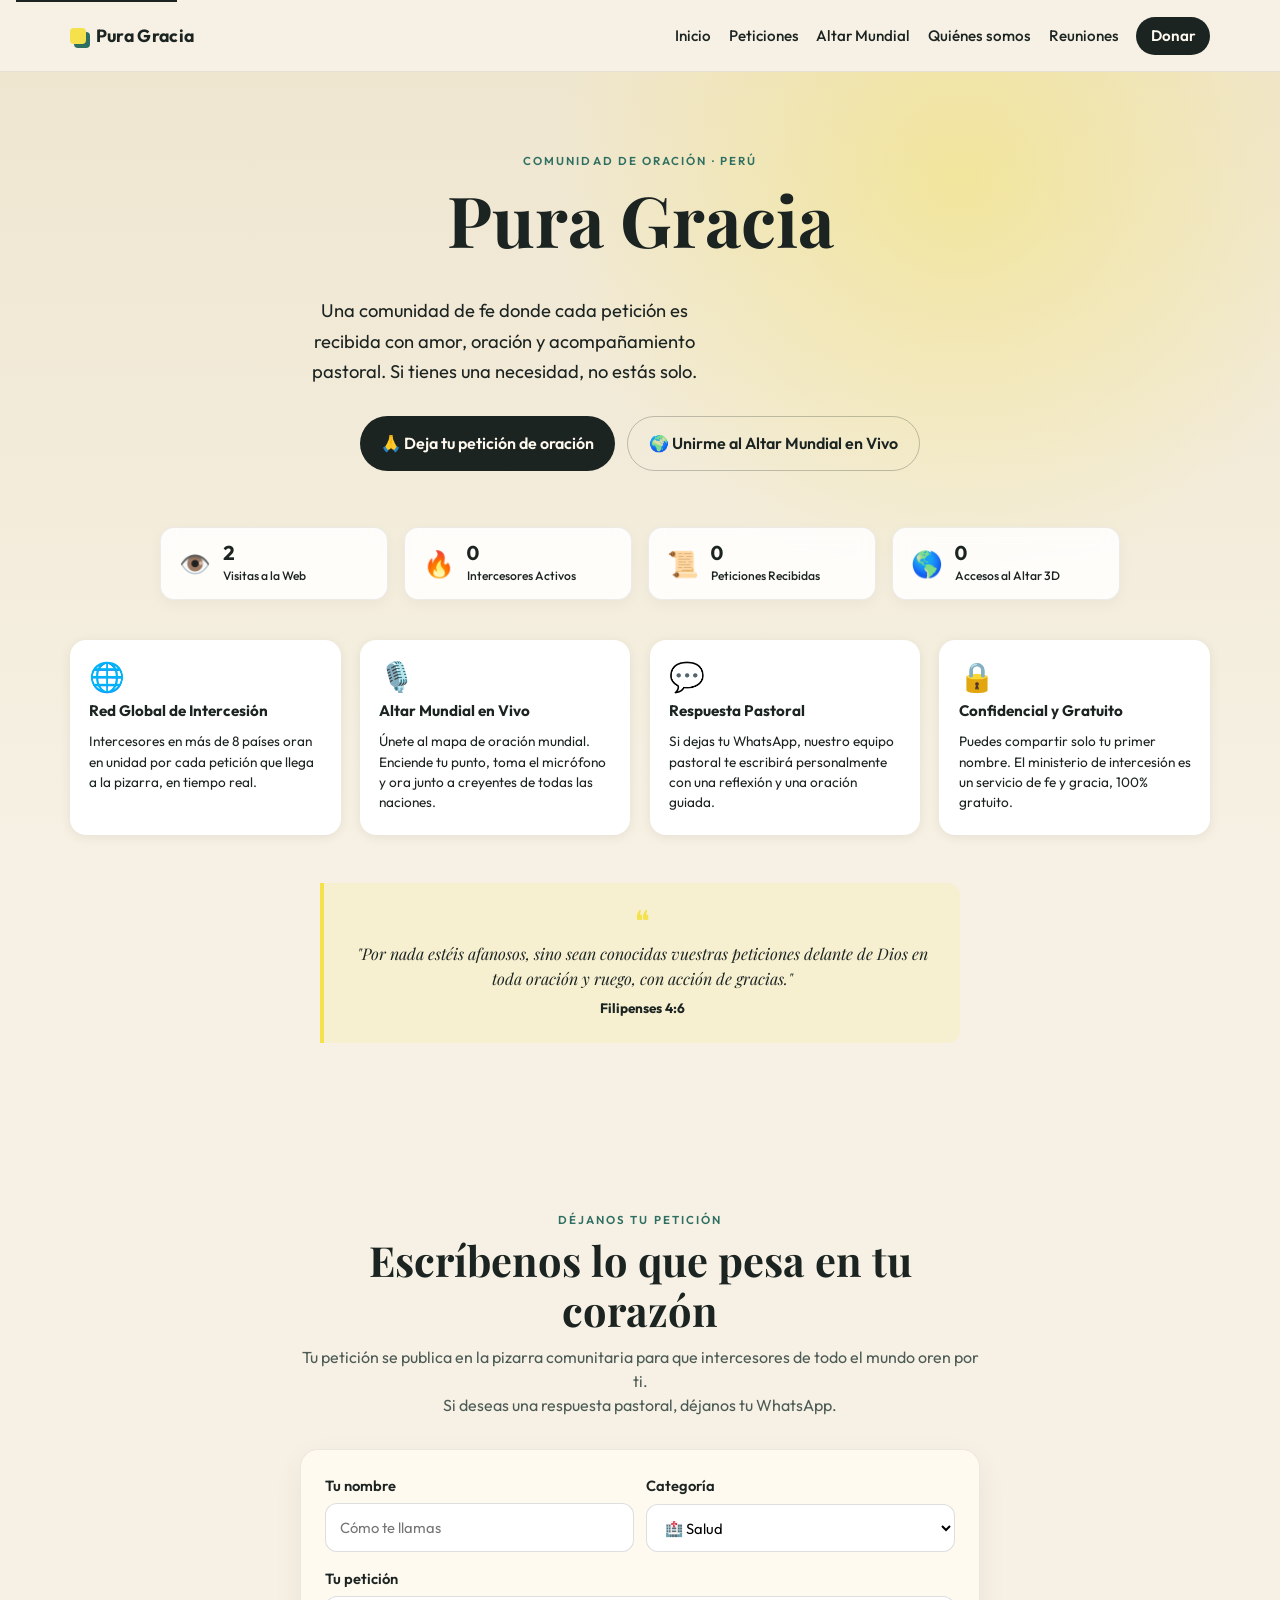
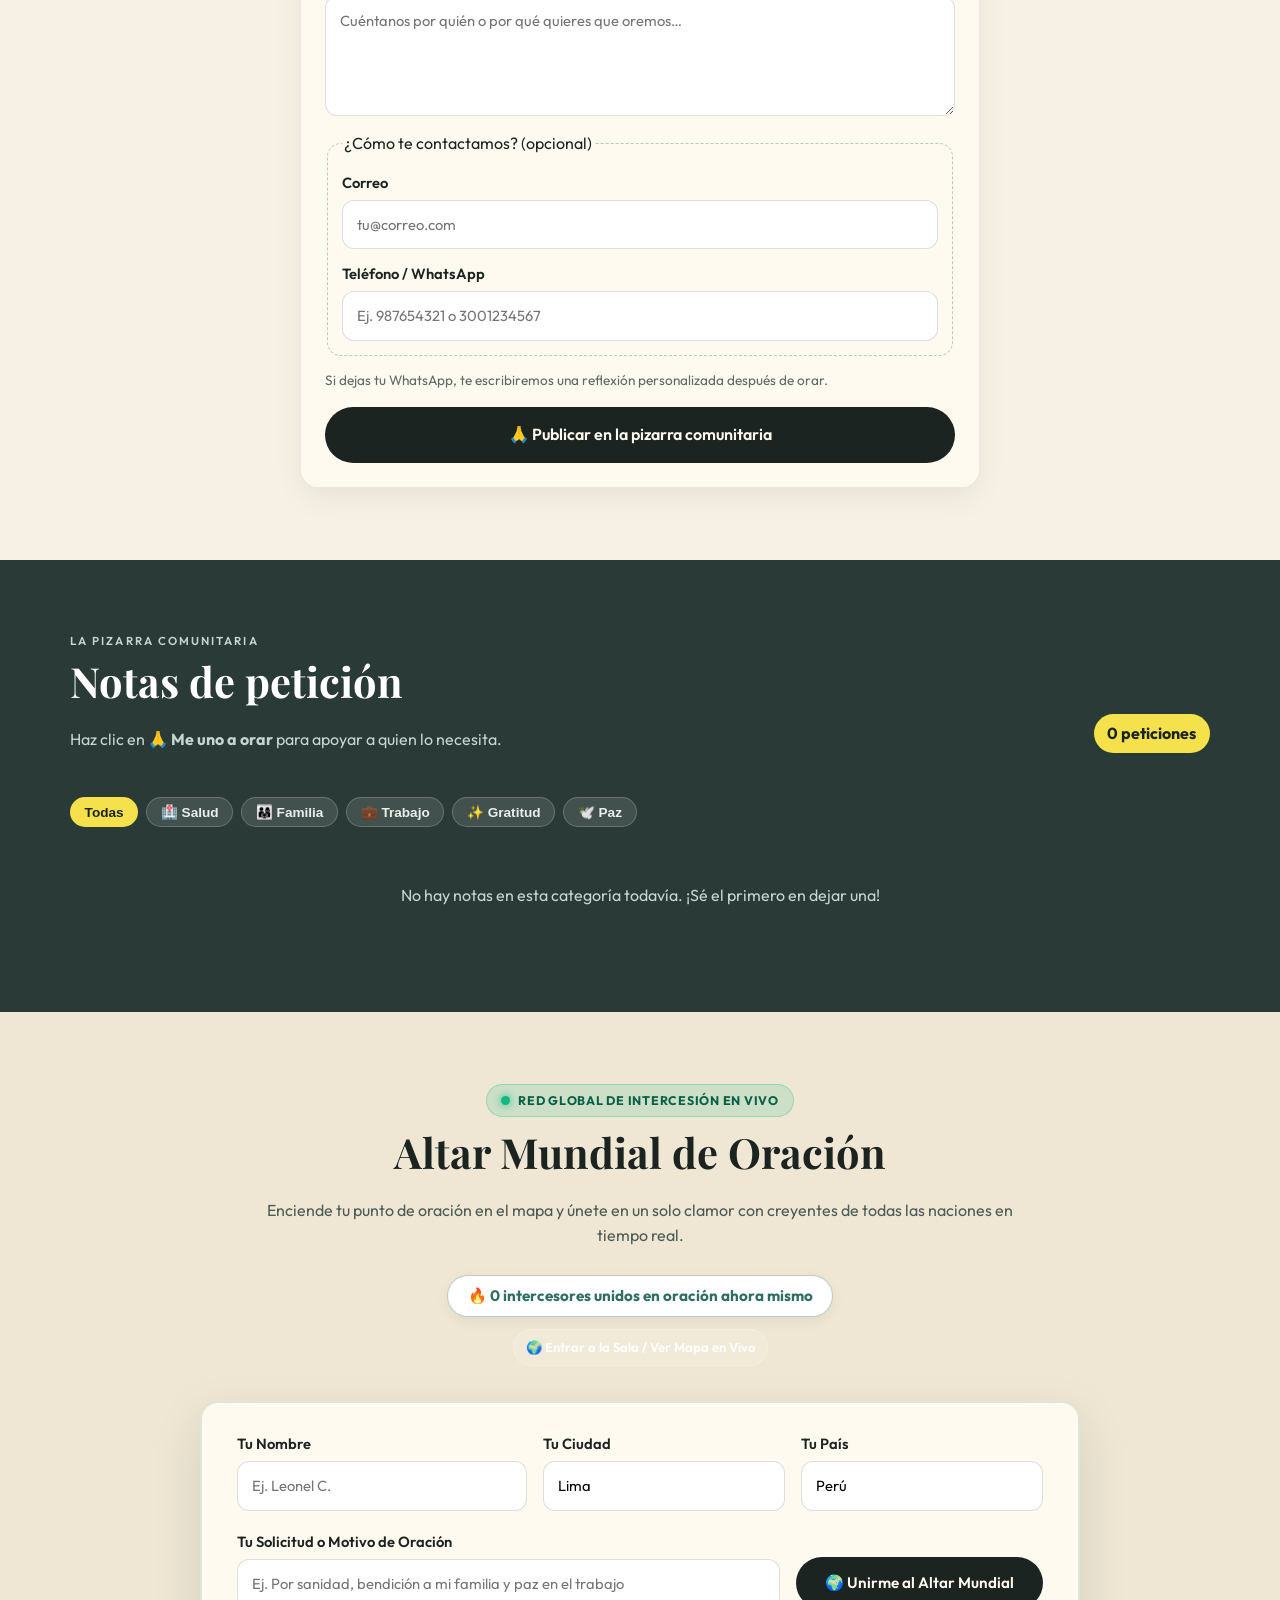
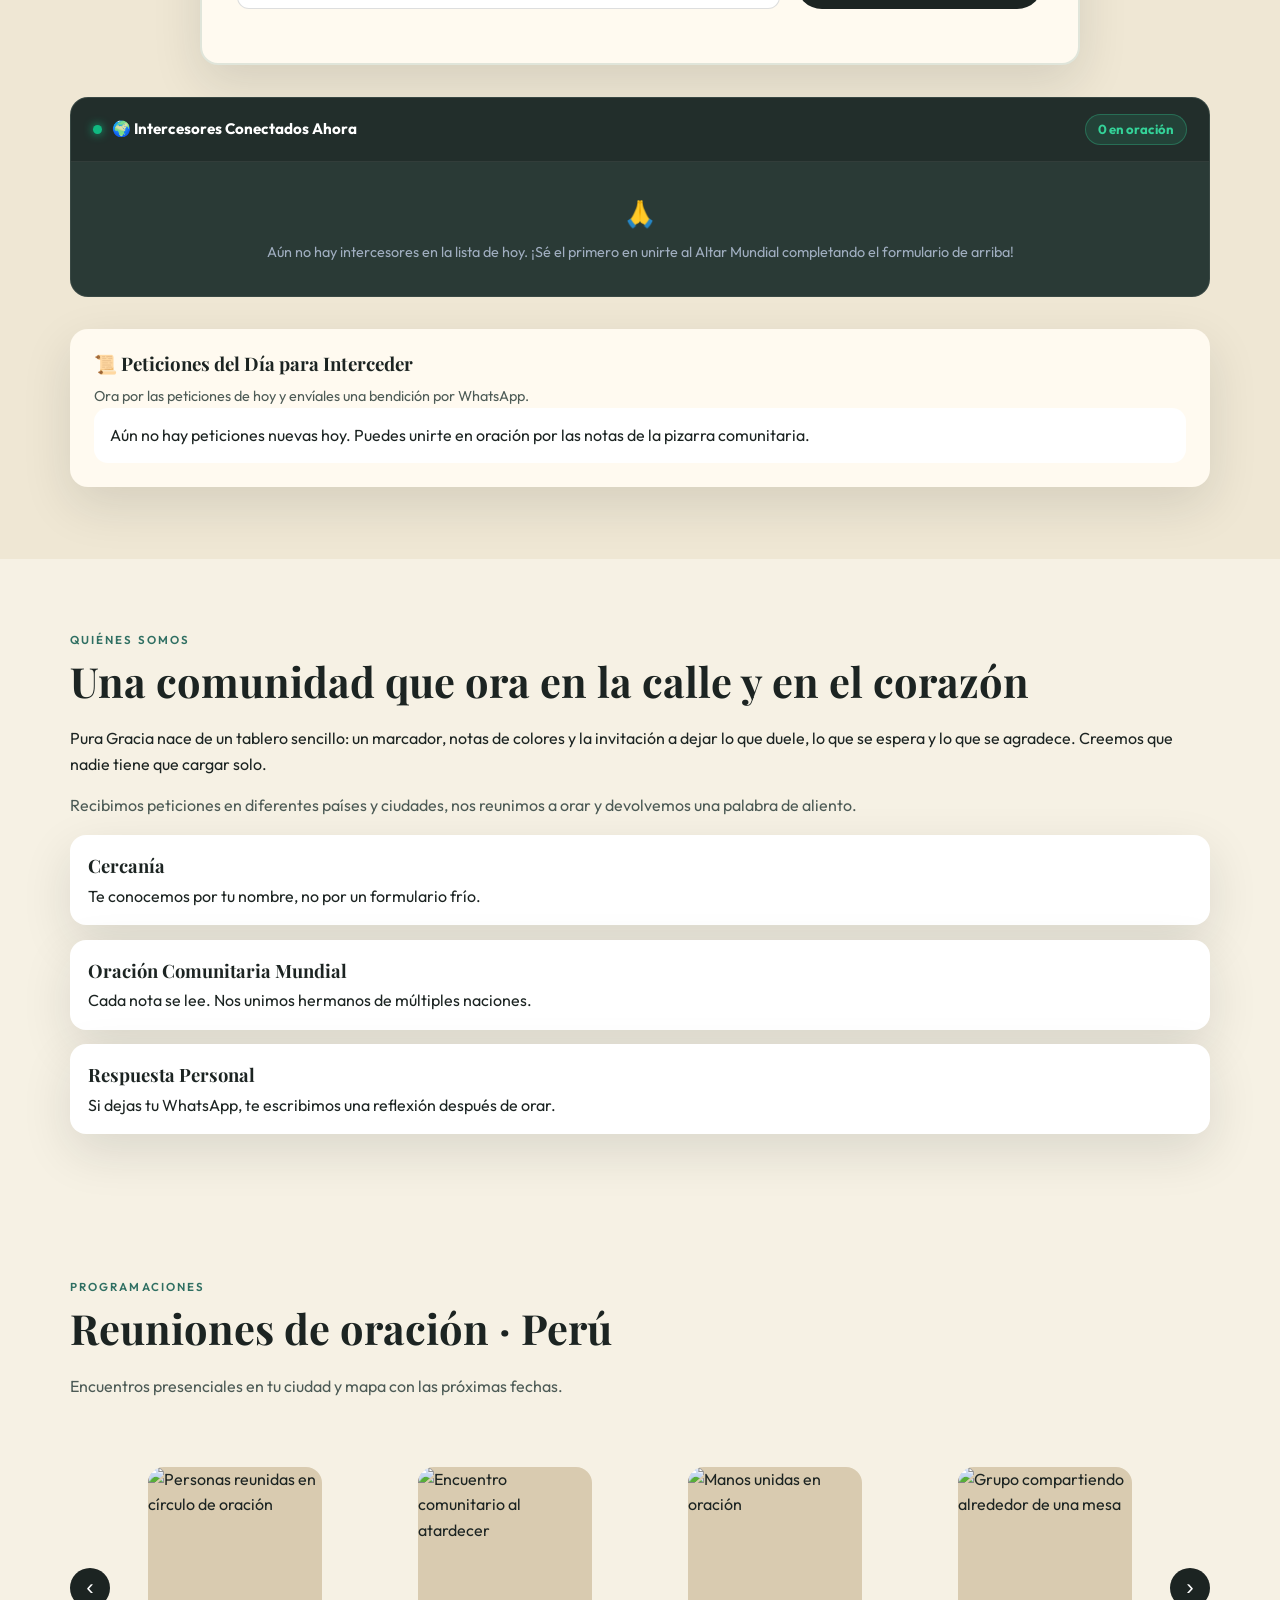
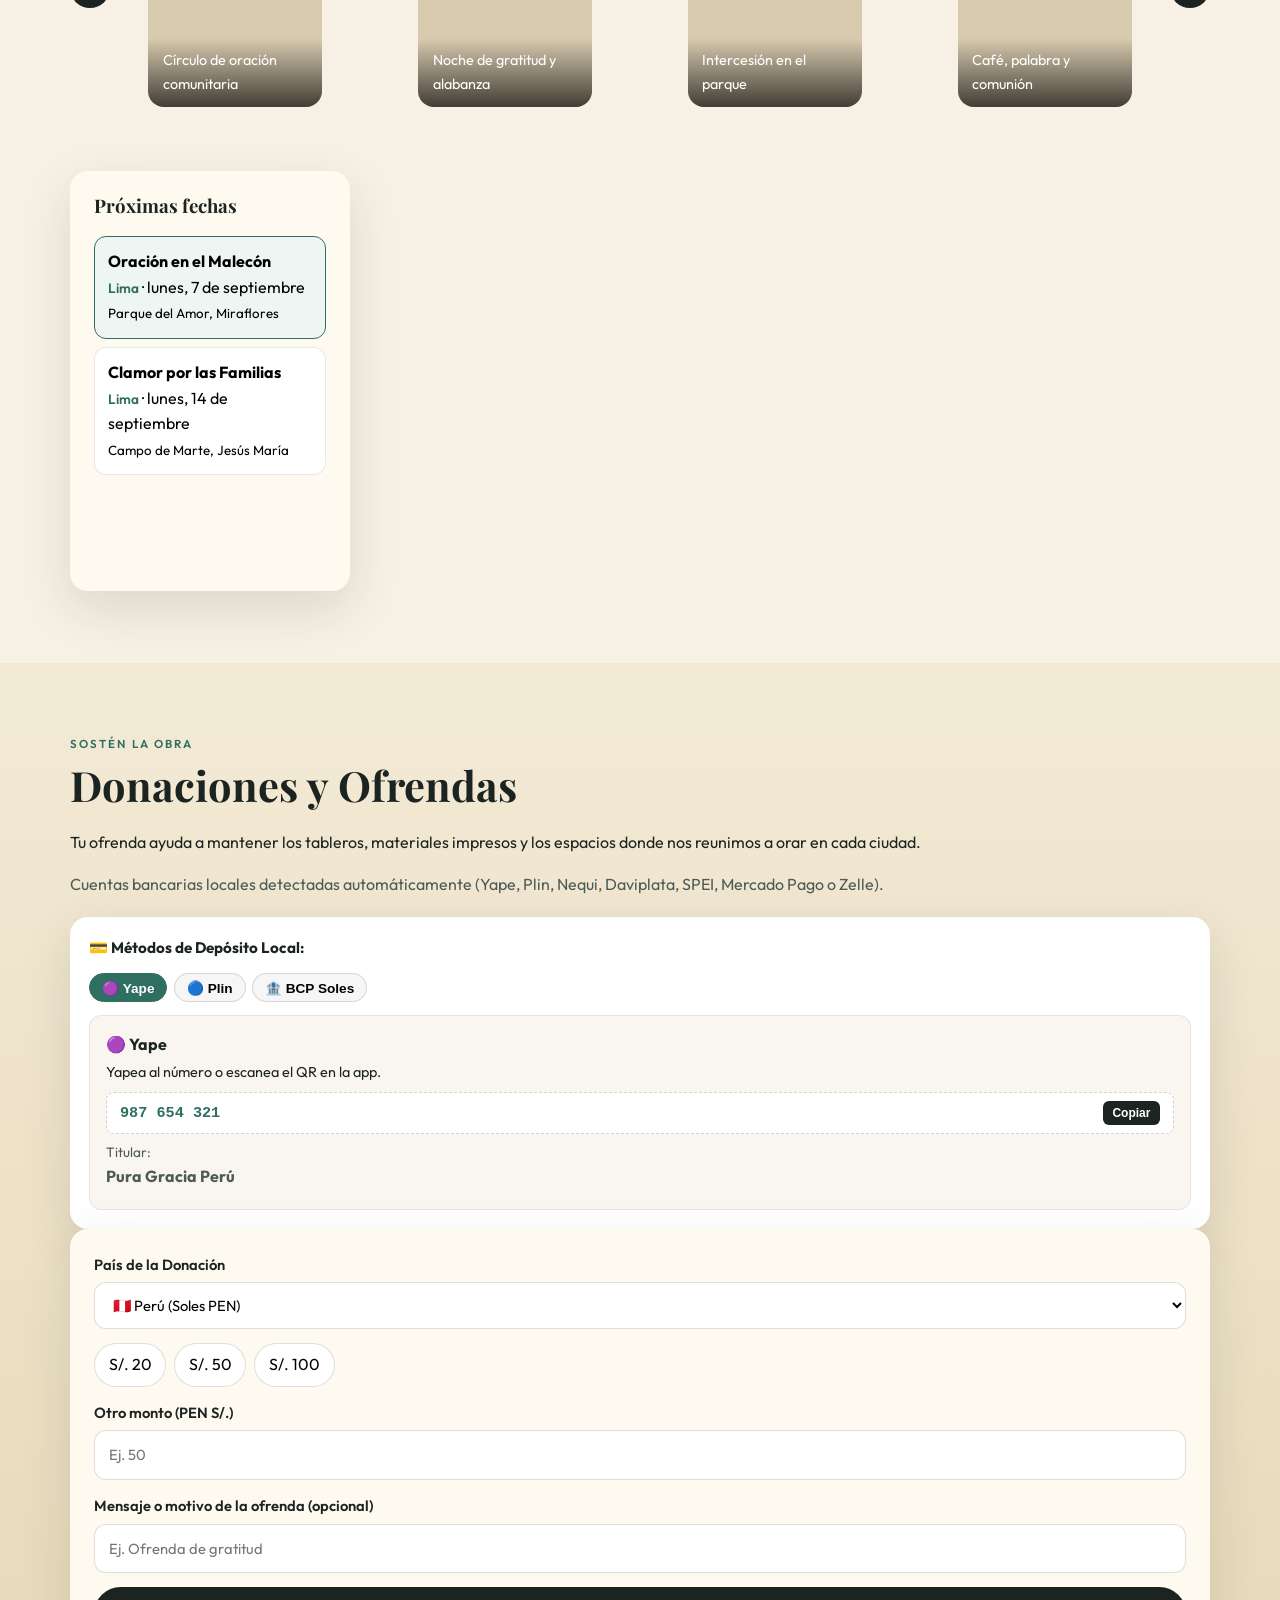
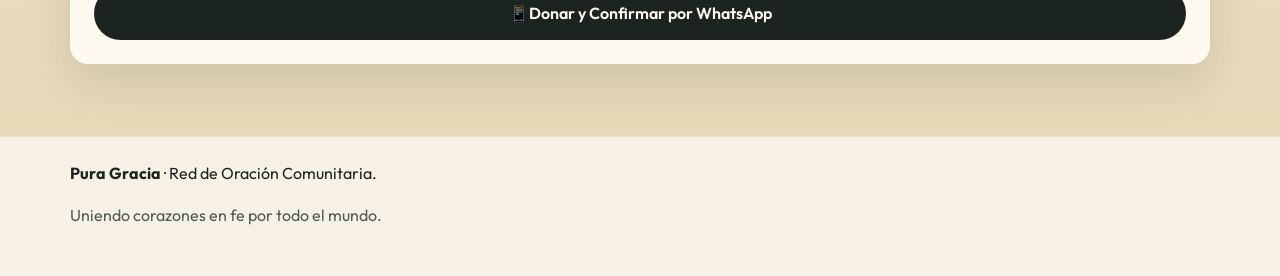
==== commit b670ee97: "feat: integracion de globo terraqueo 3D interactivo WebGL y contadores de visitas y accesos en tiemp" ====
--- a/index.html
+++ b/index.html
@@ -22,6 +22,9 @@
     />
     <link rel="stylesheet" href="css/styles.css" />
     <link rel="icon" href="data:image/svg+xml,<svg xmlns='http://www.w3.org/2000/svg' viewBox='0 0 100 100'><text y='.9em' font-size='90'>🙏</text></svg>" />
+    <!-- Three.js & Globe.gl para el Globo 3D del Altar Mundial -->
+    <script src="https://unpkg.com/three@0.160.0/build/three.min.js"></script>
+    <script src="https://unpkg.com/globe.gl@2.32.0/dist/globe.gl.min.js"></script>
   </head>
   <body>
     <a class="skip-link" href="#contenido">Saltar al contenido</a>
@@ -71,6 +74,38 @@
             <div class="hero-actions">
               <a class="btn btn-primary" href="#escribir">🙏 Deja tu petición de oración</a>
               <a class="btn btn-ghost" href="#oracion">🌍 Unirme al Altar Mundial en Vivo</a>
+            </div>
+          </div>
+
+          <!-- Barra de Estadísticas y Contadores en Vivo de la Red -->
+          <div class="hero-live-stats-bar">
+            <div class="stat-box">
+              <span class="stat-icon">👁️</span>
+              <div class="stat-info">
+                <strong id="stat-page-visits">1</strong>
+                <span>Visitas a la Web</span>
+              </div>
+            </div>
+            <div class="stat-box">
+              <span class="stat-icon">🔥</span>
+              <div class="stat-info">
+                <strong id="stat-active-orantes">0</strong>
+                <span>Intercesores Activos</span>
+              </div>
+            </div>
+            <div class="stat-box">
+              <span class="stat-icon">📜</span>
+              <div class="stat-info">
+                <strong id="stat-total-peticiones">0</strong>
+                <span>Peticiones Recibidas</span>
+              </div>
+            </div>
+            <div class="stat-box">
+              <span class="stat-icon">🌎</span>
+              <div class="stat-info">
+                <strong id="stat-world-visits">0</strong>
+                <span>Accesos al Altar 3D</span>
+              </div>
             </div>
           </div>
 
@@ -436,8 +471,21 @@
           </button>
         </header>
 
-        <!-- Canvas del Mapa Mundial Fullscreen -->
-        <div id="mapa-mundial-fullscreen" class="fullscreen-map-canvas" role="region" aria-label="Plano completo de la tierra con intercesores en vivo"></div>
+        <!-- Canvas del Mapa / Globo Mundial 3D Fullscreen -->
+        <div id="mapa-mundial-fullscreen" class="fullscreen-map-canvas globe-3d-container" role="region" aria-label="Globo terráqueo 3D interactivo con intercesores en vivo"></div>
+
+        <!-- Controles 3D Flotantes del Globo -->
+        <div class="globe-3d-controls" id="globe-3d-controls">
+          <button type="button" class="btn-globe-ctrl active" id="btn-globe-autorotate" title="Activar / Pausar rotación 3D automática">
+            🔄 Rotación 3D
+          </button>
+          <button type="button" class="btn-globe-ctrl" id="btn-globe-recenter" title="Centrar cámara en mi posición">
+            📍 Mi Punto
+          </button>
+          <button type="button" class="btn-globe-ctrl" id="btn-globe-toggle-view" title="Alternar Textura Noche / Satélite">
+            🌌 Vista Noche
+          </button>
+        </div>
 
         <!-- ========================================================
              PODIO FLOTANTE: MICRÓFONO EN VIVO & TRANSMISIÓN DE ORACIÓN (5 MIN)
--- a/css/styles.css
+++ b/css/styles.css
@@ -225,6 +225,58 @@
   justify-content: center;
 }
 
+/* Barra de Estadísticas y Contadores en Vivo de la Red */
+.hero-live-stats-bar {
+  display: grid;
+  grid-template-columns: repeat(4, 1fr);
+  gap: 1rem;
+  margin: 0 auto 2.5rem;
+  max-width: 960px;
+}
+
+.stat-box {
+  background: rgba(255, 255, 255, 0.85);
+  backdrop-filter: blur(8px);
+  border: 1px solid rgba(28, 36, 34, 0.08);
+  border-radius: 14px;
+  padding: 0.85rem 1.1rem;
+  display: flex;
+  align-items: center;
+  gap: 0.8rem;
+  box-shadow: 0 4px 14px rgba(0, 0, 0, 0.04);
+  transition: transform 0.2s, box-shadow 0.2s;
+}
+
+.stat-box:hover {
+  transform: translateY(-2px);
+  box-shadow: 0 8px 20px rgba(0, 0, 0, 0.08);
+}
+
+.stat-icon {
+  font-size: 1.6rem;
+  line-height: 1;
+}
+
+.stat-info {
+  display: flex;
+  flex-direction: column;
+}
+
+.stat-info strong {
+  font-size: 1.25rem;
+  font-weight: 700;
+  color: var(--ink);
+  line-height: 1.1;
+  font-feature-settings: "tnum";
+}
+
+.stat-info span {
+  font-size: 0.76rem;
+  color: var(--muted);
+  font-weight: 500;
+  margin-top: 2px;
+}
+
 /* Tarjetas de features */
 .hero-features-grid {
   display: grid;
@@ -1690,3 +1742,108 @@
   }
 }
 
+/* ============================================================
+   CONTROLES Y COMPONENTES 3D DEL GLOBO TERRÁQUEO
+   ============================================================ */
+.globe-3d-container {
+  background: radial-gradient(circle at 50% 50%, #081226 0%, #010409 100%);
+  width: 100%;
+  height: 100%;
+  position: absolute;
+  inset: 0;
+  overflow: hidden;
+}
+
+.globe-3d-controls {
+  position: absolute;
+  top: 72px;
+  right: 18px;
+  display: flex;
+  flex-direction: column;
+  gap: 0.5rem;
+  z-index: 30;
+}
+
+.btn-globe-ctrl {
+  background: rgba(15, 23, 42, 0.78);
+  backdrop-filter: blur(10px);
+  border: 1px solid rgba(255, 255, 255, 0.18);
+  color: #e2e8f0;
+  border-radius: 10px;
+  padding: 0.5rem 0.9rem;
+  font-size: 0.8rem;
+  font-weight: 600;
+  cursor: pointer;
+  transition: all 0.2s;
+  display: flex;
+  align-items: center;
+  gap: 0.45rem;
+  box-shadow: 0 4px 14px rgba(0,0,0,0.4);
+}
+
+.btn-globe-ctrl:hover {
+  background: rgba(30, 41, 59, 0.95);
+  color: #fff;
+  border-color: rgba(255, 255, 255, 0.35);
+  transform: translateY(-1px);
+}
+
+.btn-globe-ctrl.active {
+  background: var(--yellow);
+  color: var(--ink);
+  border-color: transparent;
+  font-weight: 700;
+}
+
+/* Popup 3D personalizado cuando se hace click en un orante en el globo */
+.globe-3d-popup {
+  background: rgba(15, 23, 42, 0.94);
+  backdrop-filter: blur(12px);
+  border: 1.5px solid #34d399;
+  border-radius: 14px;
+  padding: 0.8rem 1rem;
+  color: #fff;
+  font-family: Outfit, sans-serif;
+  max-width: 260px;
+  box-shadow: 0 8px 32px rgba(0,0,0,0.5), 0 0 20px rgba(52, 211, 153, 0.3);
+  pointer-events: none;
+}
+
+.globe-3d-popup strong {
+  display: block;
+  font-size: 0.92rem;
+  color: #fff;
+}
+
+.globe-3d-popup .g3d-loc {
+  font-size: 0.76rem;
+  color: #34d399;
+  font-weight: 600;
+  margin-bottom: 0.35rem;
+}
+
+.globe-3d-popup .g3d-motivo {
+  font-size: 0.8rem;
+  color: #cbd5e1;
+  line-height: 1.35;
+  margin: 0;
+}
+
+@media (max-width: 960px) {
+  .hero-live-stats-bar {
+    grid-template-columns: repeat(2, 1fr);
+  }
+}
+
+@media (max-width: 560px) {
+  .hero-live-stats-bar {
+    grid-template-columns: 1fr;
+  }
+  .globe-3d-controls {
+    top: auto;
+    bottom: 300px;
+    right: 12px;
+  }
+}
+
+
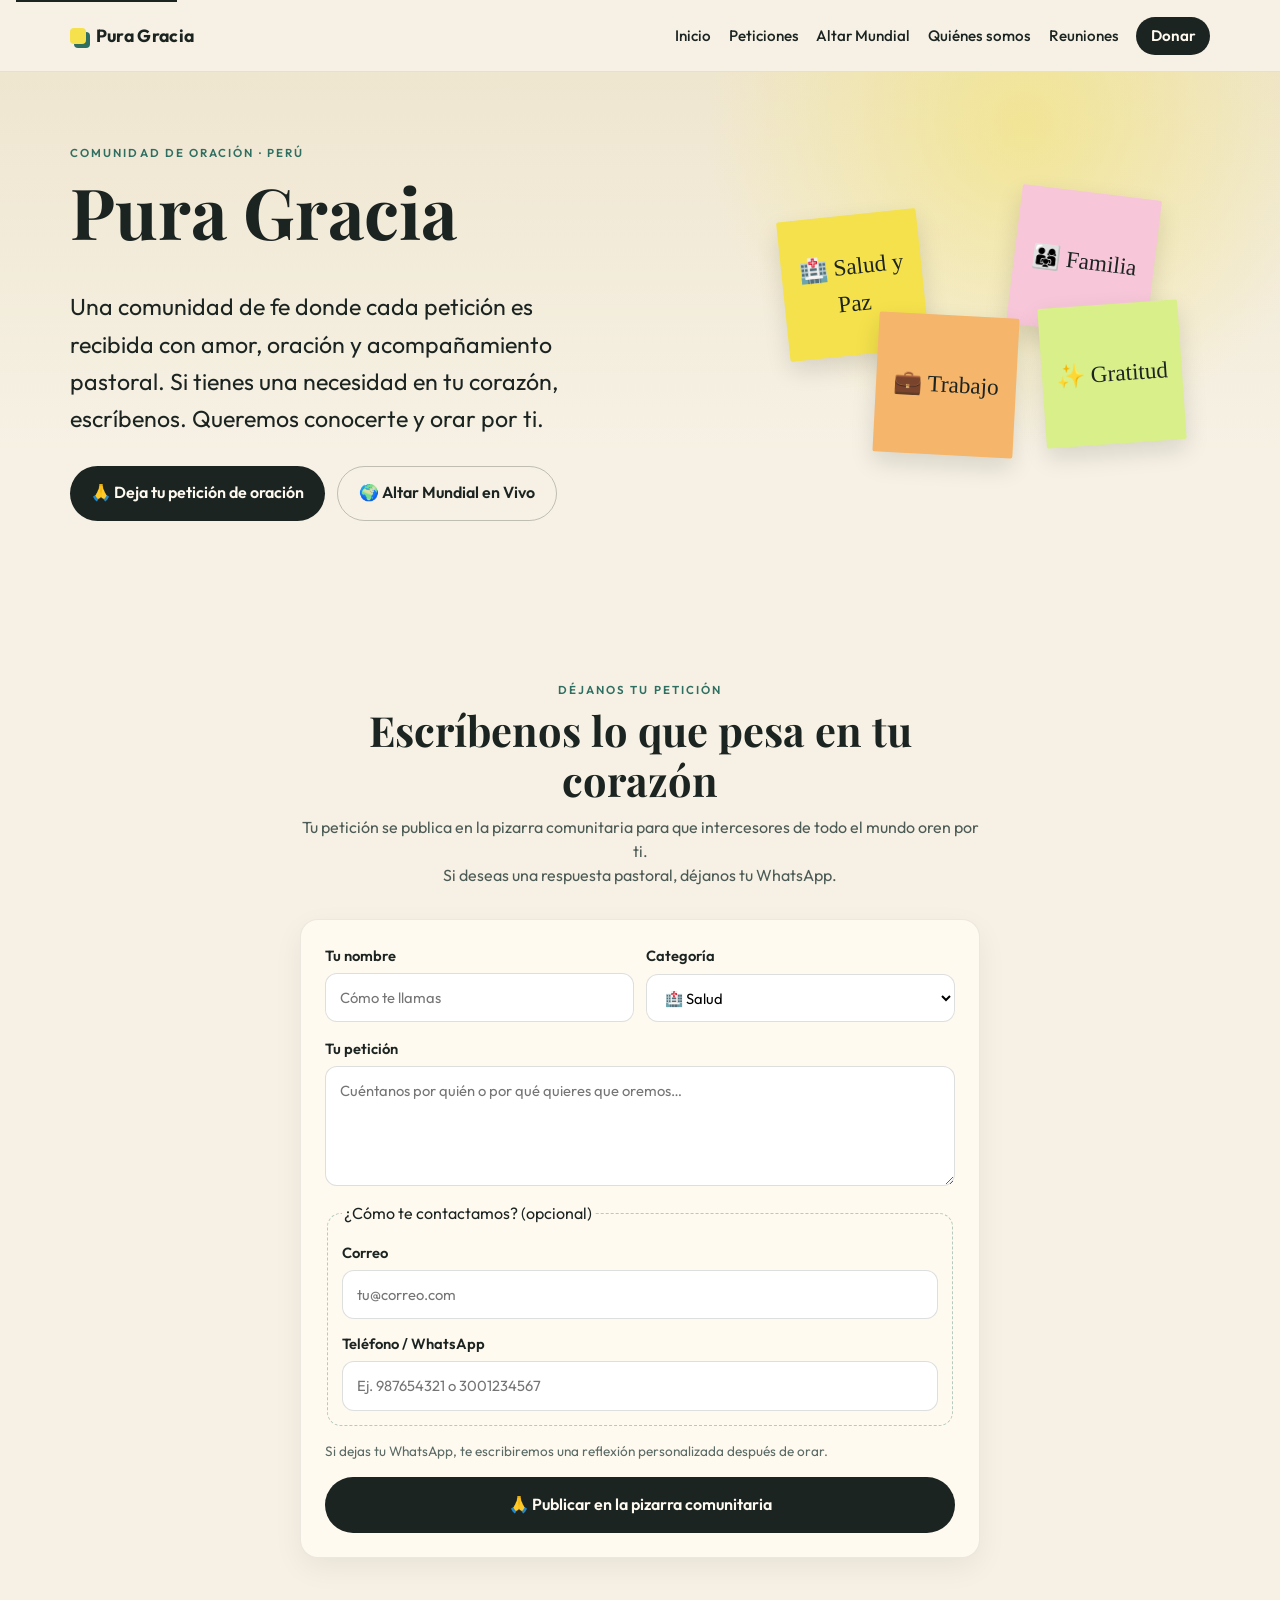
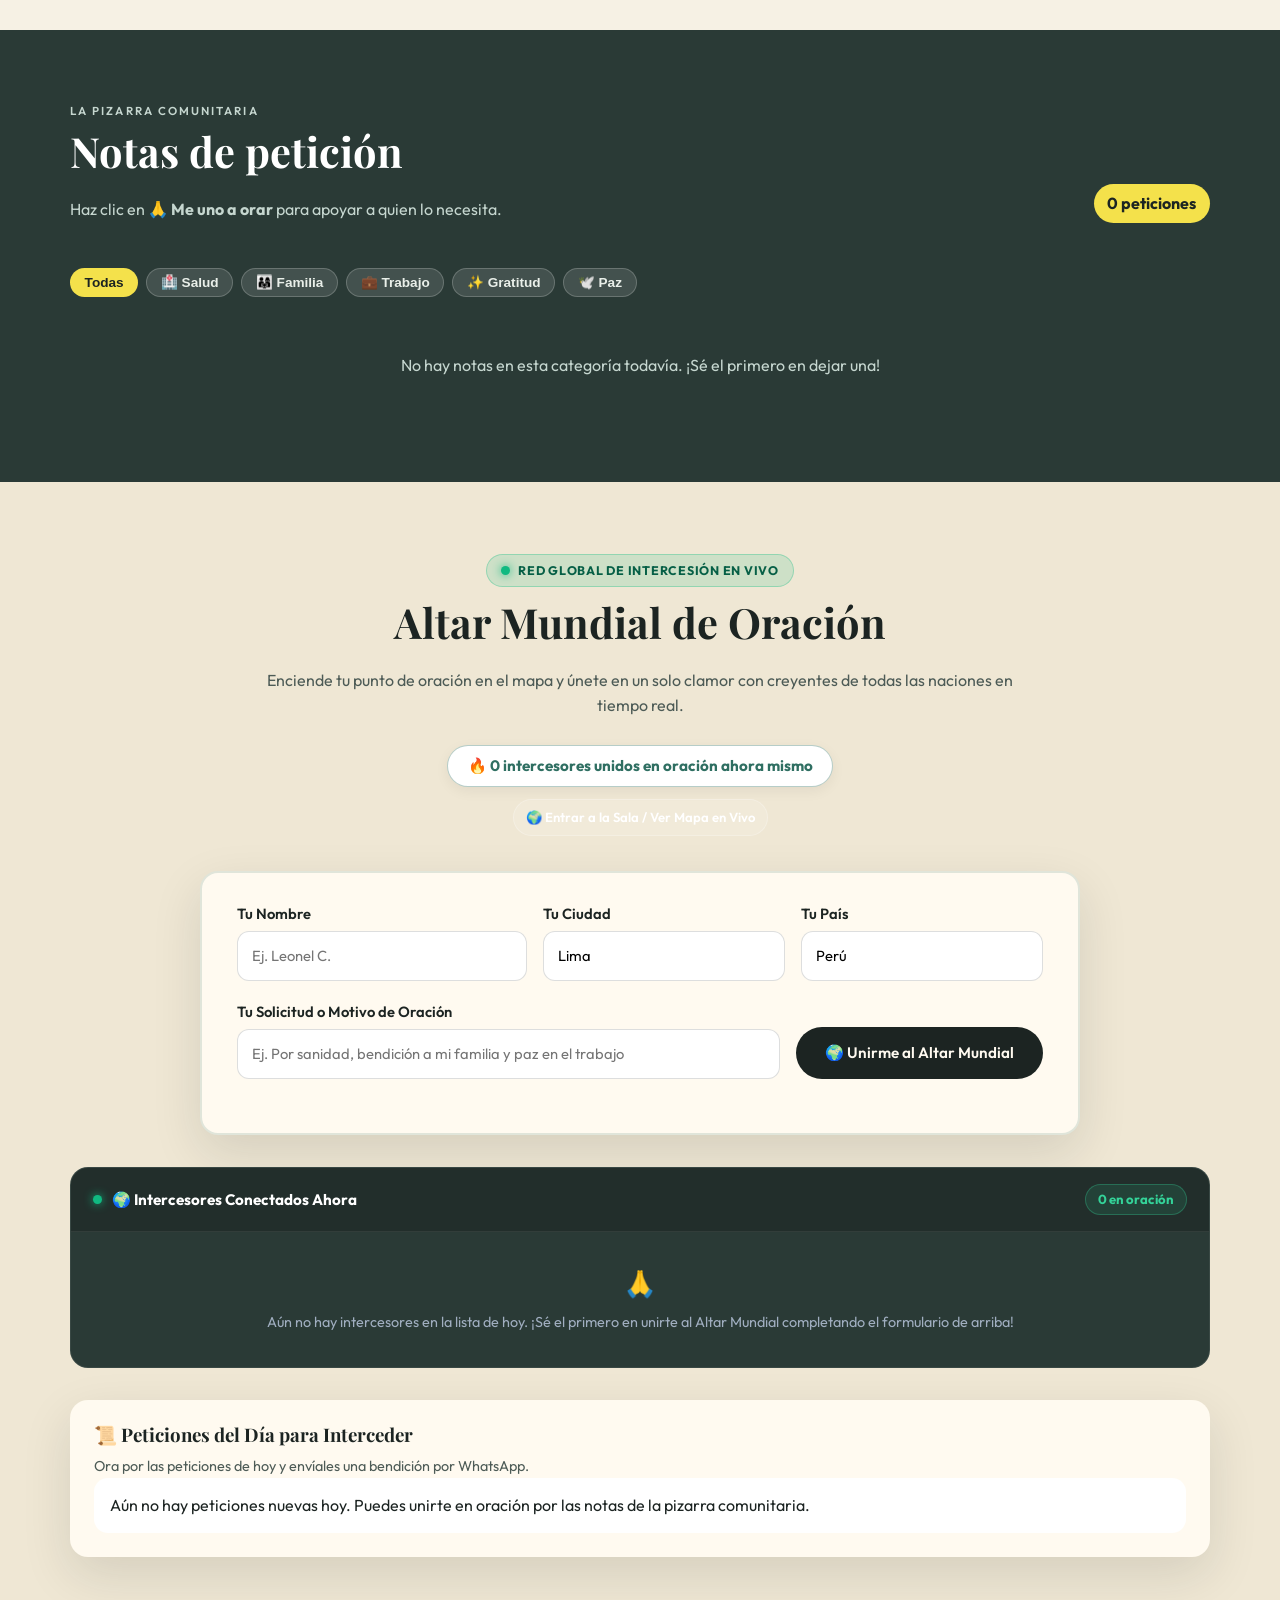
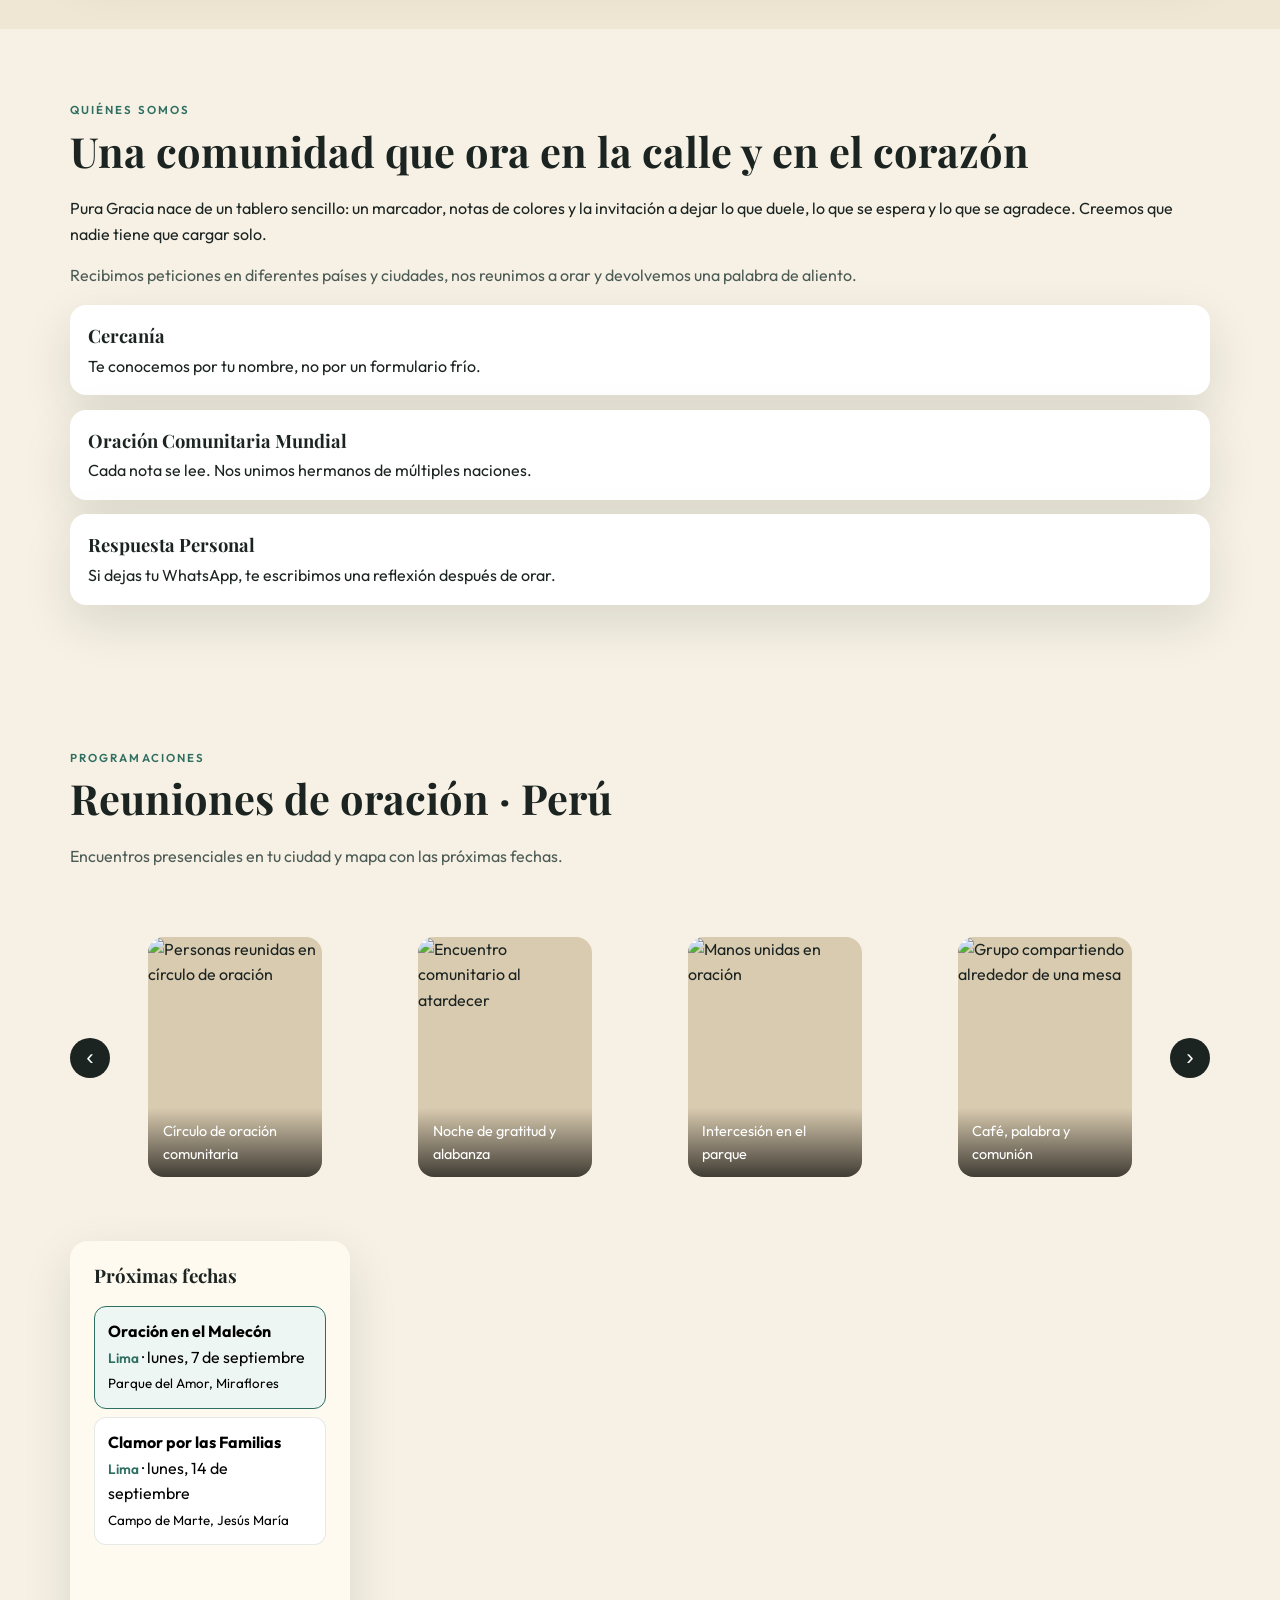
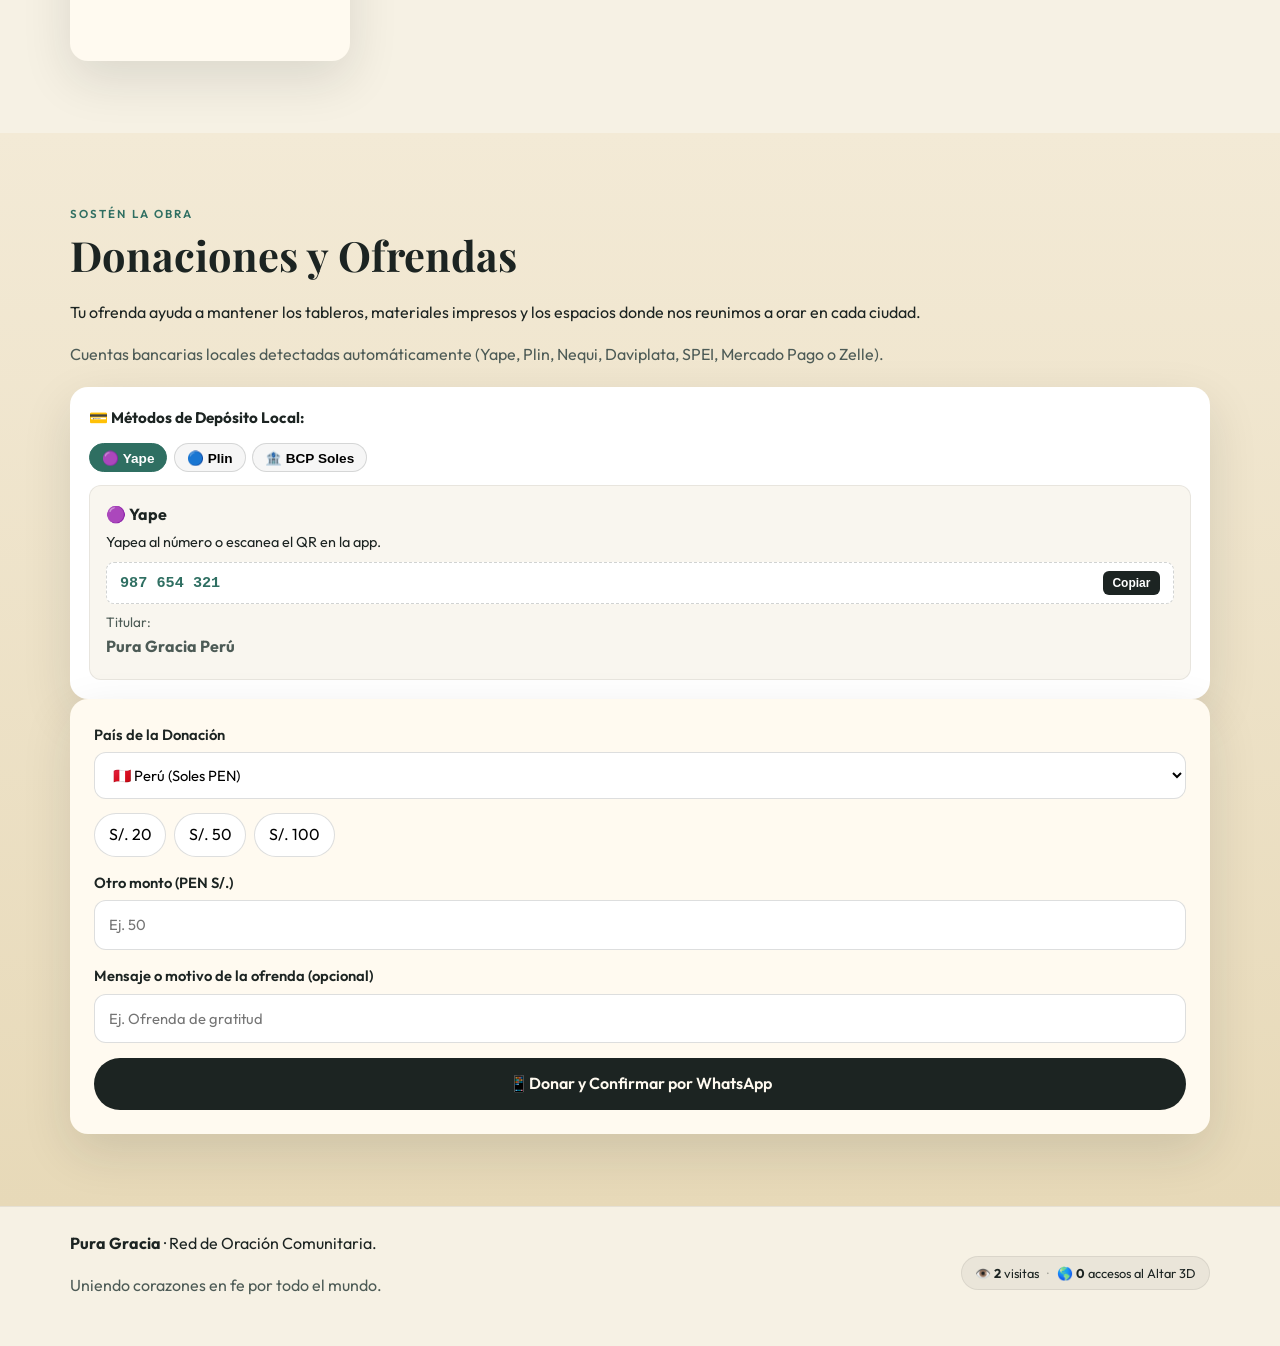
==== commit 32479bf5: "fix: simplificar portada restaurando diseño calido, limpio y equilibrado con contadores discretos" ====
--- a/index.html
+++ b/index.html
@@ -62,86 +62,27 @@
     <main id="contenido">
       <section id="inicio" class="hero">
         <div class="hero-glow" aria-hidden="true"></div>
-        <div class="container">
-
-          <!-- Encabezado principal -->
-          <div class="hero-center">
-            <p class="eyebrow" id="hero-country-badge">Red de Oración Comunitaria · Internacional</p>
+        <div class="container hero-grid">
+          <div class="hero-copy">
+            <p class="eyebrow" id="hero-country-badge">Comunidad de Oración</p>
             <h1>Pura Gracia</h1>
             <p class="lema">
-              Una comunidad de fe donde cada petición es recibida con amor, oración y acompañamiento pastoral. Si tienes una necesidad, no estás solo.
+              Una comunidad de fe donde cada petición es recibida con amor, oración y acompañamiento pastoral. Si tienes una necesidad en tu corazón, escríbenos. Queremos conocerte y orar por ti.
             </p>
             <div class="hero-actions">
               <a class="btn btn-primary" href="#escribir">🙏 Deja tu petición de oración</a>
-              <a class="btn btn-ghost" href="#oracion">🌍 Unirme al Altar Mundial en Vivo</a>
-            </div>
-          </div>
-
-          <!-- Barra de Estadísticas y Contadores en Vivo de la Red -->
-          <div class="hero-live-stats-bar">
-            <div class="stat-box">
-              <span class="stat-icon">👁️</span>
-              <div class="stat-info">
-                <strong id="stat-page-visits">1</strong>
-                <span>Visitas a la Web</span>
-              </div>
-            </div>
-            <div class="stat-box">
-              <span class="stat-icon">🔥</span>
-              <div class="stat-info">
-                <strong id="stat-active-orantes">0</strong>
-                <span>Intercesores Activos</span>
-              </div>
-            </div>
-            <div class="stat-box">
-              <span class="stat-icon">📜</span>
-              <div class="stat-info">
-                <strong id="stat-total-peticiones">0</strong>
-                <span>Peticiones Recibidas</span>
-              </div>
-            </div>
-            <div class="stat-box">
-              <span class="stat-icon">🌎</span>
-              <div class="stat-info">
-                <strong id="stat-world-visits">0</strong>
-                <span>Accesos al Altar 3D</span>
-              </div>
-            </div>
-          </div>
-
-          <!-- Tarjetas de qué es Pura Gracia -->
-          <div class="hero-features-grid">
-            <div class="hero-feature-card">
-              <span class="hfc-icon">🌐</span>
-              <strong>Red Global de Intercesión</strong>
-              <p>Intercesores en más de 8 países oran en unidad por cada petición que llega a la pizarra, en tiempo real.</p>
-            </div>
-            <div class="hero-feature-card">
-              <span class="hfc-icon">🎙️</span>
-              <strong>Altar Mundial en Vivo</strong>
-              <p>Únete al mapa de oración mundial. Enciende tu punto, toma el micrófono y ora junto a creyentes de todas las naciones.</p>
-            </div>
-            <div class="hero-feature-card">
-              <span class="hfc-icon">💬</span>
-              <strong>Respuesta Pastoral</strong>
-              <p>Si dejas tu WhatsApp, nuestro equipo pastoral te escribirá personalmente con una reflexión y una oración guiada.</p>
-            </div>
-            <div class="hero-feature-card">
-              <span class="hfc-icon">🔒</span>
-              <strong>Confidencial y Gratuito</strong>
-              <p>Puedes compartir solo tu primer nombre. El ministerio de intercesión es un servicio de fe y gracia, 100% gratuito.</p>
-            </div>
-          </div>
-
-          <!-- Versículo de respaldo -->
-          <div class="hero-verse">
-            <span class="hero-verse-icon">❝</span>
-            <p>"Por nada estéis afanosos, sino sean conocidas vuestras peticiones delante de Dios en toda oración y ruego, con acción de gracias."</p>
-            <cite>Filipenses 4:6</cite>
-          </div>
-
-        </div>
-      </section>
+              <a class="btn btn-ghost" href="#oracion">🌍 Altar Mundial en Vivo</a>
+            </div>
+          </div>
+          <aside class="hero-board" aria-hidden="true">
+            <div class="mini-note n1">🏥 Salud y Paz</div>
+            <div class="mini-note n2">👨‍👩‍👧 Familia</div>
+            <div class="mini-note n3">💼 Trabajo</div>
+            <div class="mini-note n4">✨ Gratitud</div>
+          </aside>
+        </div>
+      </section>
+
 
 
       <!-- FORMULARIO DE PETICIÓN (única sección de petición) -->
@@ -444,6 +385,11 @@
           <p><strong>Pura Gracia</strong> · Red de Oración Comunitaria.</p>
           <p class="muted">Uniendo corazones en fe por todo el mundo.</p>
         </div>
+        <div class="footer-stats-badge">
+          <span>👁️ <strong id="stat-page-visits">1</strong> visitas</span>
+          <span style="opacity: 0.35;">·</span>
+          <span>🌎 <strong id="stat-world-visits">0</strong> accesos al Altar 3D</span>
+        </div>
       </div>
     </footer>
 
--- a/css/styles.css
+++ b/css/styles.css
@@ -193,28 +193,21 @@
   margin: 6px 8px;
 }
 
-/* Hero – layout centrado */
+/* Hero */
 .hero {
   position: relative;
   overflow: hidden;
-  padding: 5rem 0 6rem;
+  padding: 4.5rem 0 5.5rem;
   background:
-    radial-gradient(circle at 75% 10%, rgba(244, 225, 75, 0.4), transparent 30%),
-    linear-gradient(180deg, #efe6d0 0%, var(--paper) 75%);
-}
-
-/* Encabezado centrado del hero */
-.hero-center {
-  text-align: center;
-  max-width: 680px;
-  margin: 0 auto 3.5rem;
-}
-
-.hero-center .lema {
-  font-size: 1.15rem;
-  color: var(--muted);
-  margin-top: 0.75rem;
-  line-height: 1.65;
+    radial-gradient(circle at 80% 10%, rgba(244, 225, 75, 0.45), transparent 28%),
+    linear-gradient(180deg, #efe6d0 0%, var(--paper) 70%);
+}
+
+.hero-grid {
+  display: grid;
+  grid-template-columns: 1.15fr 0.85fr;
+  gap: 3rem;
+  align-items: center;
 }
 
 .hero-actions {
@@ -222,131 +215,45 @@
   flex-wrap: wrap;
   gap: 0.8rem;
   margin-top: 1.8rem;
-  justify-content: center;
-}
-
-/* Barra de Estadísticas y Contadores en Vivo de la Red */
-.hero-live-stats-bar {
-  display: grid;
-  grid-template-columns: repeat(4, 1fr);
-  gap: 1rem;
-  margin: 0 auto 2.5rem;
-  max-width: 960px;
-}
-
-.stat-box {
-  background: rgba(255, 255, 255, 0.85);
-  backdrop-filter: blur(8px);
+}
+
+.hero-board {
+  position: relative;
+  min-height: 280px;
+}
+
+.mini-note {
+  position: absolute;
+  width: 140px;
+  height: 140px;
+  background: var(--yellow);
+  box-shadow: 0 10px 24px rgba(0, 0, 0, 0.12);
+  font-family: Caveat, cursive;
+  font-size: 1.45rem;
+  display: grid;
+  place-items: center;
+  text-align: center;
+  padding: 0.8rem;
+  border-radius: 2px;
+  user-select: none;
+}
+
+.mini-note.n1 { left: 8%; top: 8%; transform: rotate(-6deg); }
+.mini-note.n2 { right: 12%; top: 0; background: #f7c7d9; transform: rotate(7deg); }
+.mini-note.n3 { left: 28%; bottom: 6%; background: #f5b56a; transform: rotate(3deg); }
+.mini-note.n4 { right: 6%; bottom: 10%; background: #d8ef8a; transform: rotate(-4deg); }
+
+/* Footer Stats Badge */
+.footer-stats-badge {
+  display: inline-flex;
+  align-items: center;
+  gap: 0.5rem;
+  font-size: 0.8rem;
+  color: var(--muted);
+  background: rgba(28, 36, 34, 0.05);
+  padding: 0.35rem 0.85rem;
+  border-radius: 99px;
   border: 1px solid rgba(28, 36, 34, 0.08);
-  border-radius: 14px;
-  padding: 0.85rem 1.1rem;
-  display: flex;
-  align-items: center;
-  gap: 0.8rem;
-  box-shadow: 0 4px 14px rgba(0, 0, 0, 0.04);
-  transition: transform 0.2s, box-shadow 0.2s;
-}
-
-.stat-box:hover {
-  transform: translateY(-2px);
-  box-shadow: 0 8px 20px rgba(0, 0, 0, 0.08);
-}
-
-.stat-icon {
-  font-size: 1.6rem;
-  line-height: 1;
-}
-
-.stat-info {
-  display: flex;
-  flex-direction: column;
-}
-
-.stat-info strong {
-  font-size: 1.25rem;
-  font-weight: 700;
-  color: var(--ink);
-  line-height: 1.1;
-  font-feature-settings: "tnum";
-}
-
-.stat-info span {
-  font-size: 0.76rem;
-  color: var(--muted);
-  font-weight: 500;
-  margin-top: 2px;
-}
-
-/* Tarjetas de features */
-.hero-features-grid {
-  display: grid;
-  grid-template-columns: repeat(4, 1fr);
-  gap: 1.2rem;
-  margin-bottom: 3rem;
-}
-
-.hero-feature-card {
-  background: #fff;
-  border-radius: 16px;
-  padding: 1.4rem 1.2rem;
-  box-shadow: 0 2px 12px rgba(0,0,0,0.07);
-  display: flex;
-  flex-direction: column;
-  gap: 0.5rem;
-}
-
-.hero-feature-card .hfc-icon {
-  font-size: 1.8rem;
-  line-height: 1;
-}
-
-.hero-feature-card strong {
-  font-size: 0.95rem;
-  font-weight: 700;
-  color: var(--ink);
-}
-
-.hero-feature-card p {
-  font-size: 0.85rem;
-  color: var(--muted);
-  line-height: 1.5;
-  margin: 0;
-}
-
-/* Versículo hero */
-.hero-verse {
-  text-align: center;
-  max-width: 640px;
-  margin: 0 auto;
-  padding: 1.4rem 2rem;
-  border-left: 4px solid var(--yellow);
-  background: rgba(244,225,75,0.12);
-  border-radius: 0 12px 12px 0;
-  display: flex;
-  flex-direction: column;
-  gap: 0.4rem;
-}
-
-.hero-verse-icon {
-  font-size: 1.8rem;
-  color: var(--yellow);
-  line-height: 1;
-}
-
-.hero-verse p {
-  font-family: 'Playfair Display', serif;
-  font-style: italic;
-  font-size: 1rem;
-  color: var(--ink);
-  margin: 0;
-  line-height: 1.6;
-}
-
-.hero-verse cite {
-  font-size: 0.85rem;
-  font-weight: 700;
-  color: var(--green);
-  font-style: normal;
 }
 
 
@@ -1829,16 +1736,7 @@
   margin: 0;
 }
 
-@media (max-width: 960px) {
-  .hero-live-stats-bar {
-    grid-template-columns: repeat(2, 1fr);
-  }
-}
-
 @media (max-width: 560px) {
-  .hero-live-stats-bar {
-    grid-template-columns: 1fr;
-  }
   .globe-3d-controls {
     top: auto;
     bottom: 300px;
@@ -1847,3 +1745,4 @@
 }
 
 
+
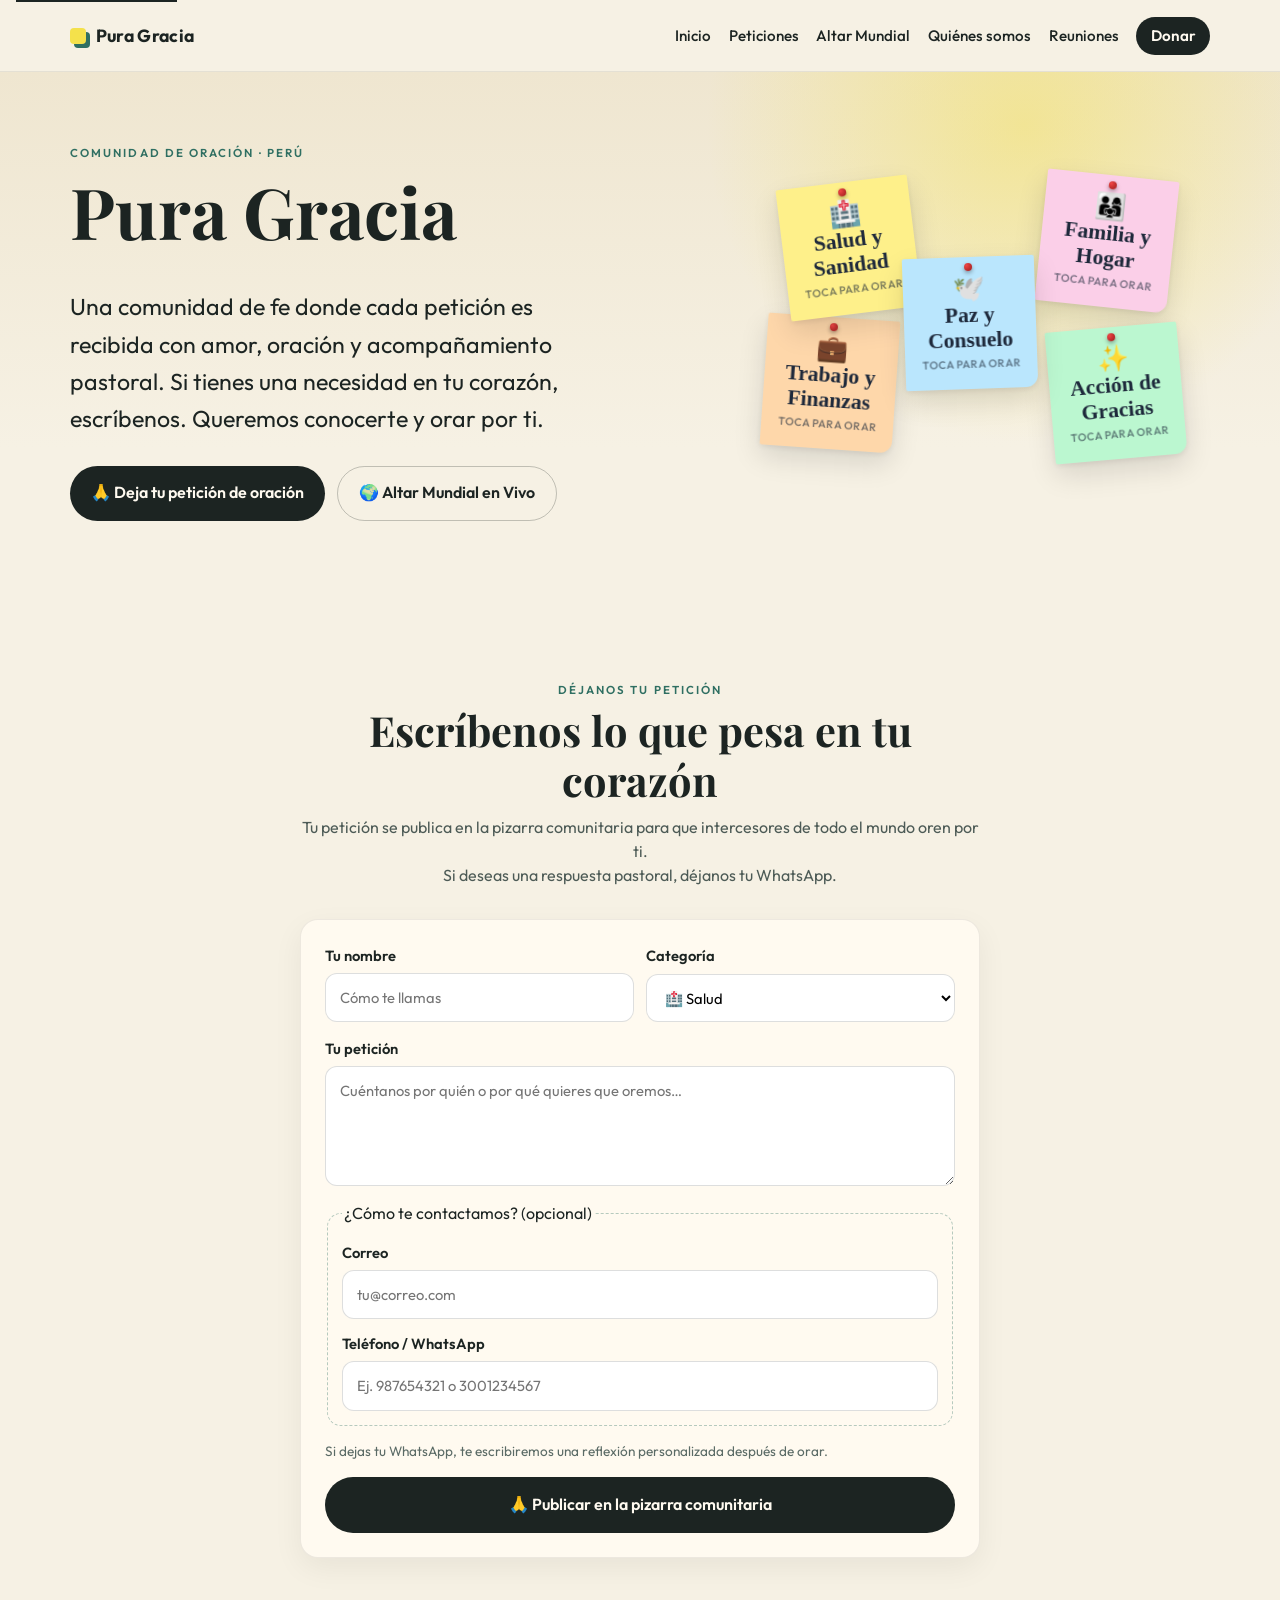
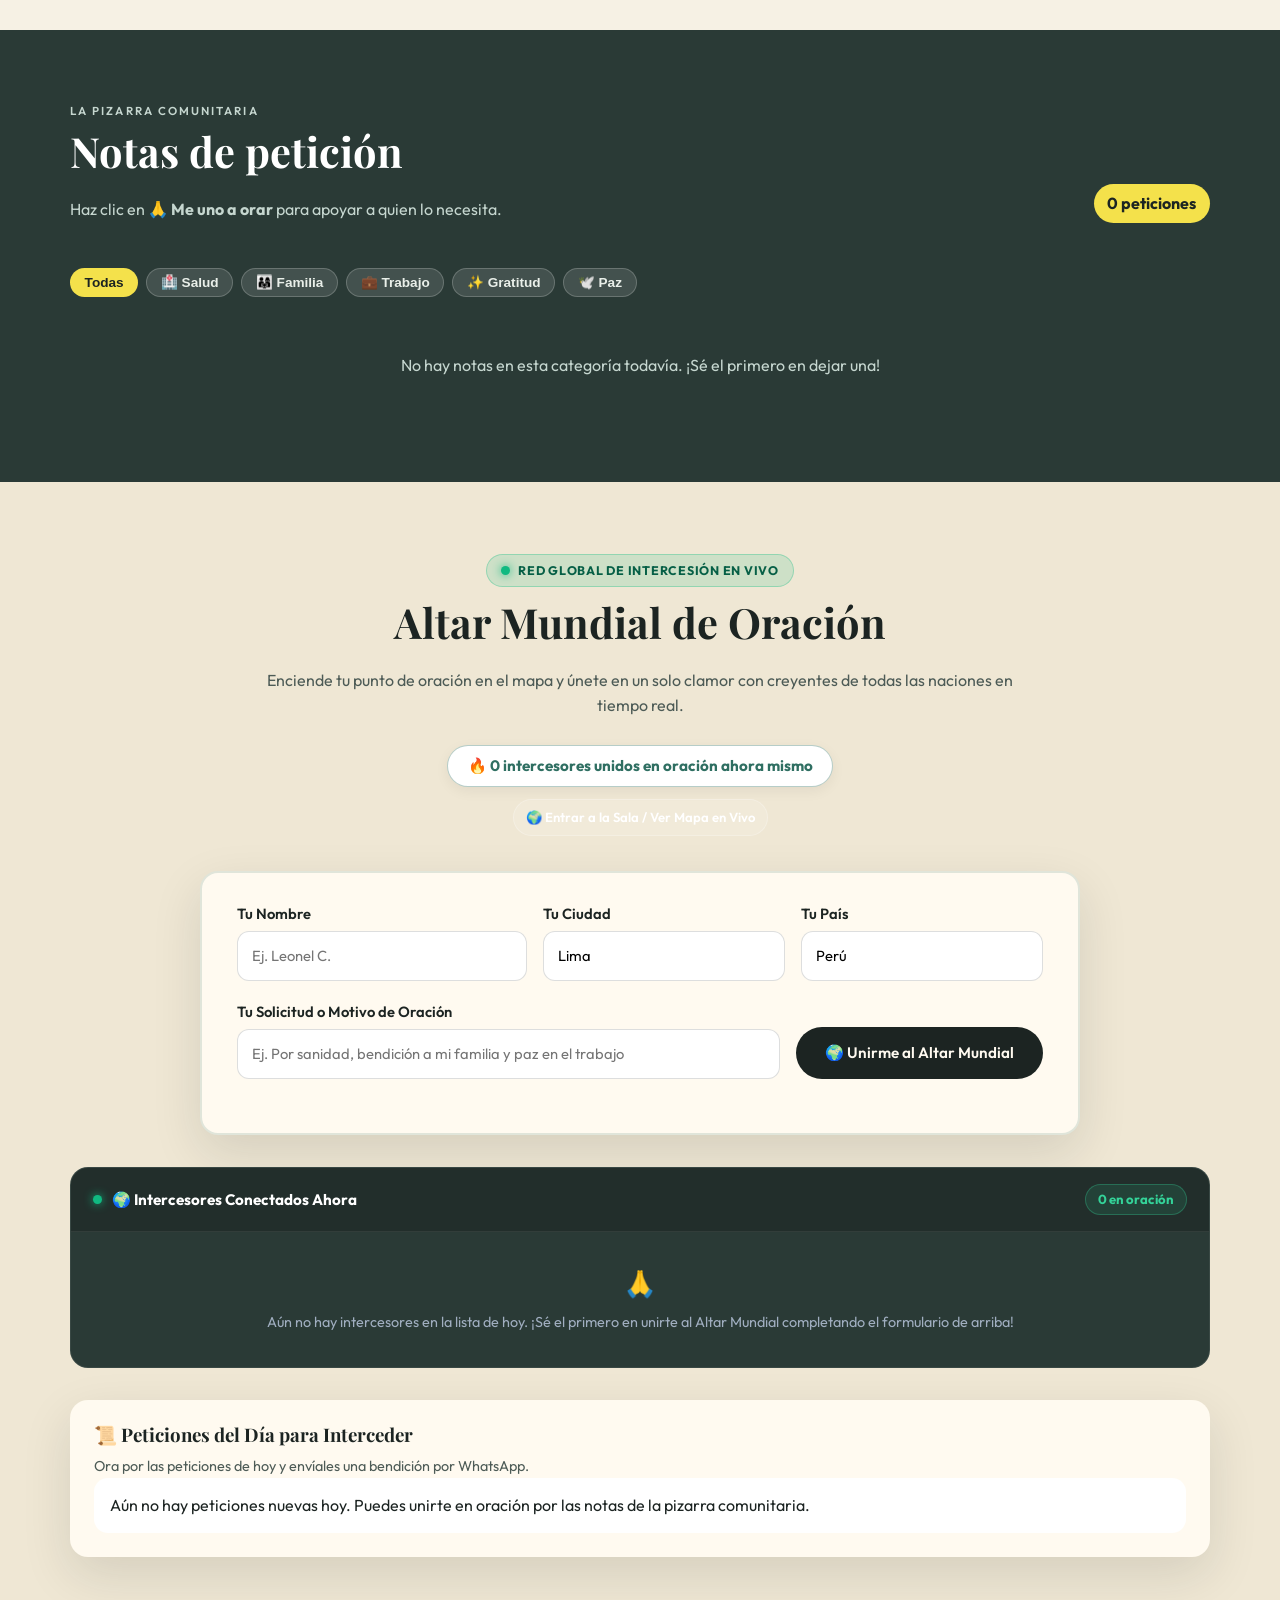
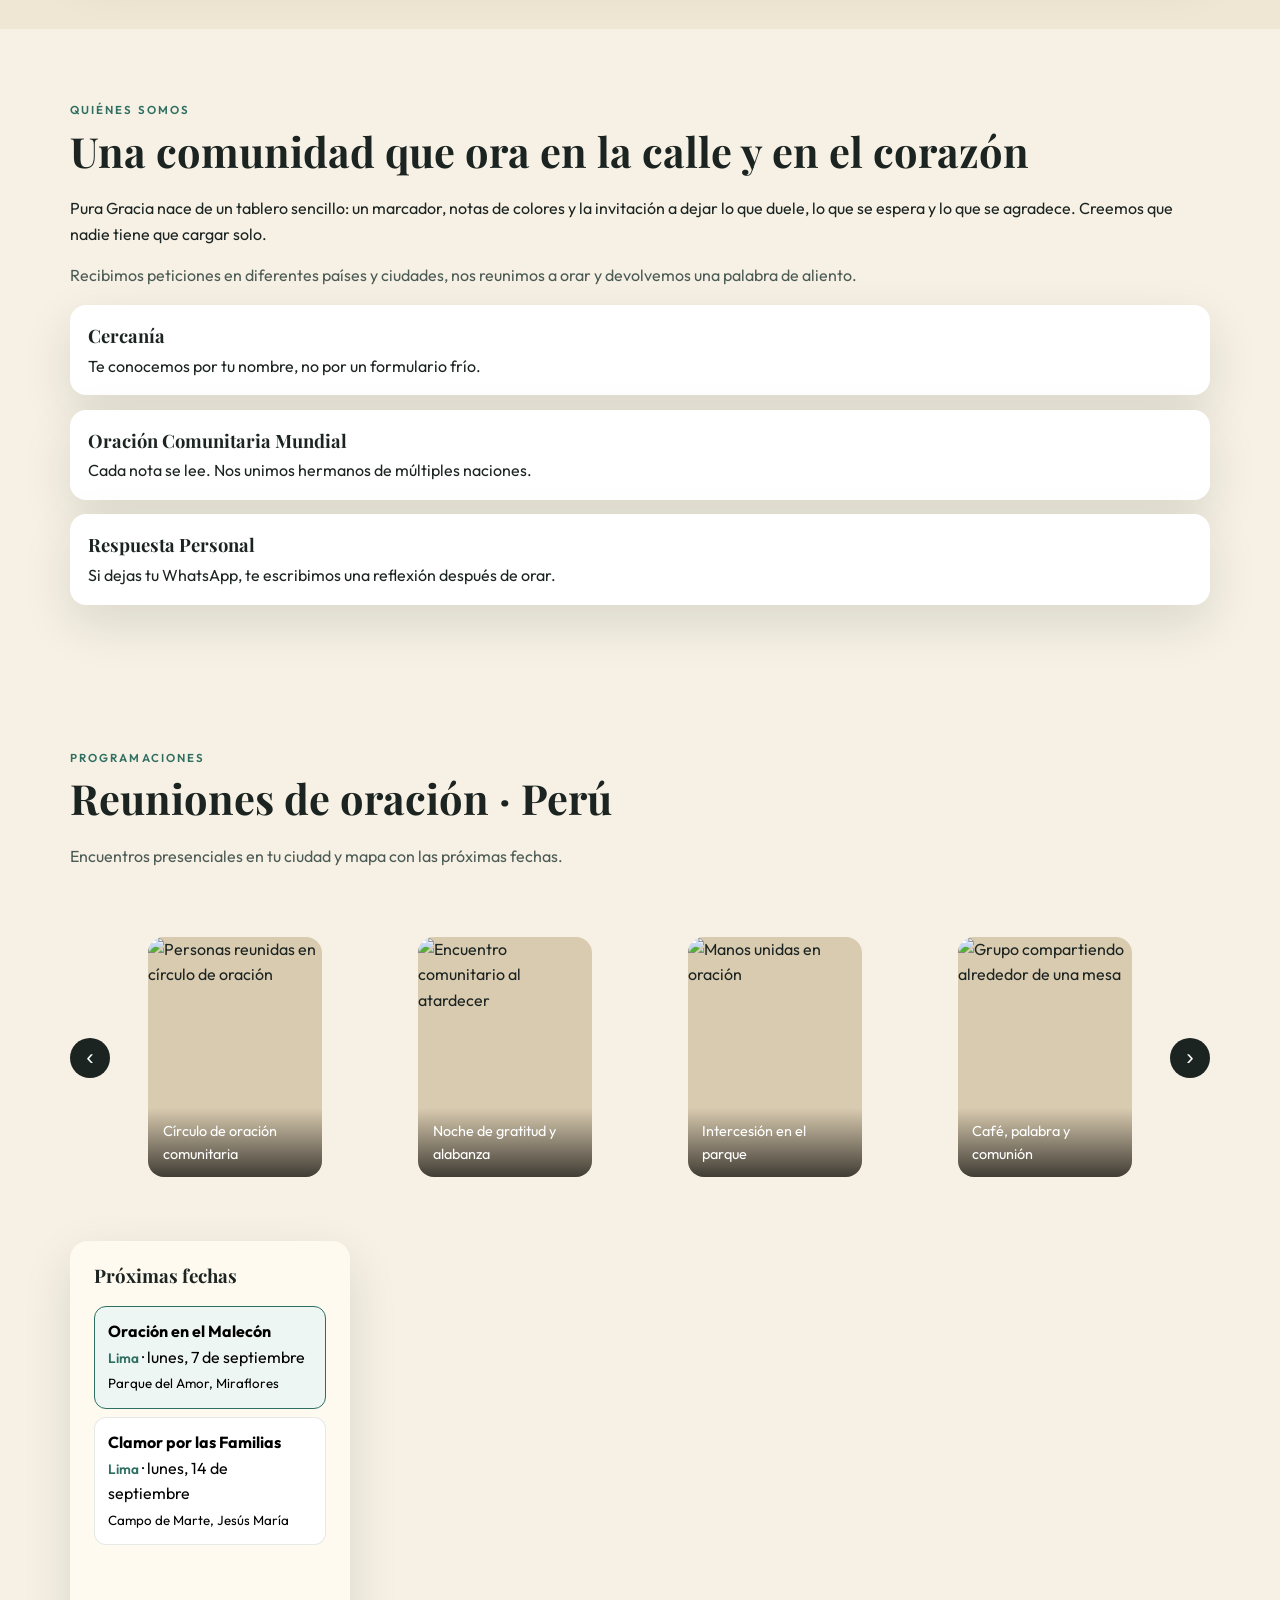
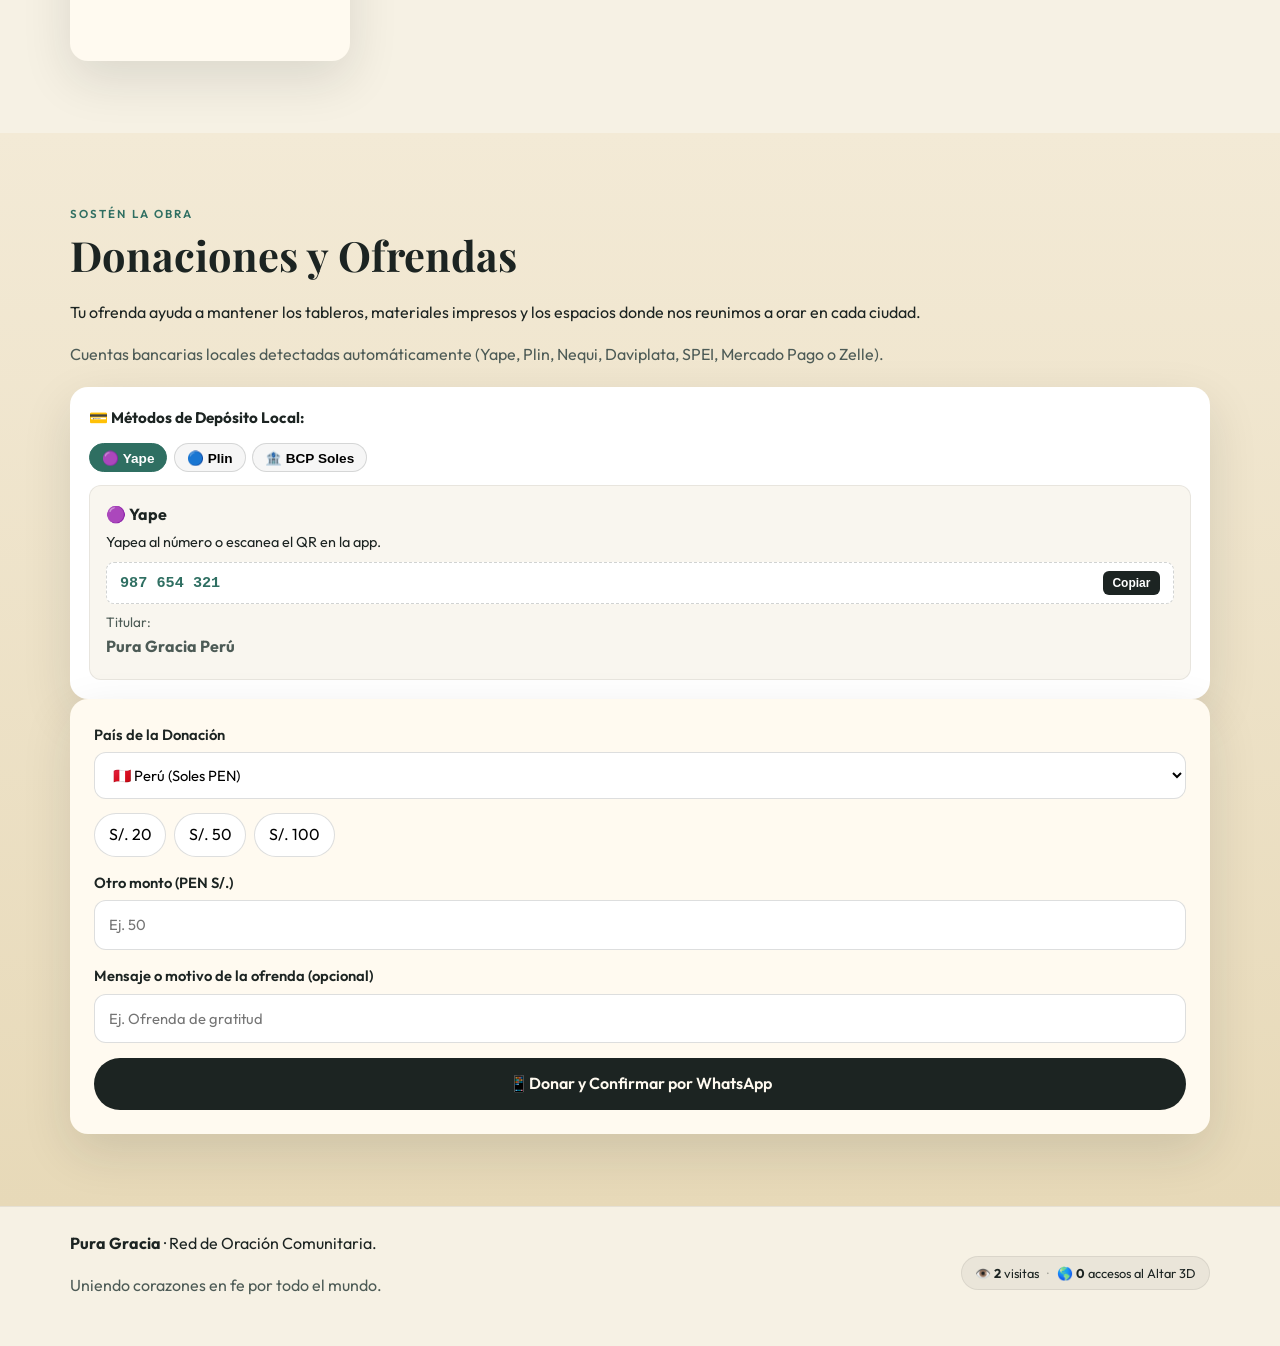
==== commit a9ce2861: "feat: animacion de caida fisica de post-its dinamicos con mas de 16 motivos de oracion interactivos" ====
--- a/index.html
+++ b/index.html
@@ -74,14 +74,14 @@
               <a class="btn btn-ghost" href="#oracion">🌍 Altar Mundial en Vivo</a>
             </div>
           </div>
-          <aside class="hero-board" aria-hidden="true">
-            <div class="mini-note n1">🏥 Salud y Paz</div>
-            <div class="mini-note n2">👨‍👩‍👧 Familia</div>
-            <div class="mini-note n3">💼 Trabajo</div>
-            <div class="mini-note n4">✨ Gratitud</div>
+          <aside class="hero-board" id="hero-board-container" aria-label="Tablero interactivo con notas de oración">
+            <div class="hero-board-grid" id="hero-board-grid">
+              <!-- Las notas caen con animación física suave desde JS -->
+            </div>
           </aside>
         </div>
       </section>
+
 
 
 
--- a/css/styles.css
+++ b/css/styles.css
@@ -219,29 +219,107 @@
 
 .hero-board {
   position: relative;
-  min-height: 280px;
+  min-height: 330px;
+  display: flex;
+  align-items: center;
+  justify-content: center;
+}
+
+.hero-board-grid {
+  position: relative;
+  width: 100%;
+  height: 330px;
 }
 
 .mini-note {
   position: absolute;
-  width: 140px;
-  height: 140px;
-  background: var(--yellow);
-  box-shadow: 0 10px 24px rgba(0, 0, 0, 0.12);
+  width: 132px;
+  height: 132px;
+  box-shadow: 0 12px 28px rgba(0, 0, 0, 0.12), 0 2px 6px rgba(0, 0, 0, 0.08);
   font-family: Caveat, cursive;
-  font-size: 1.45rem;
-  display: grid;
-  place-items: center;
+  font-size: 1.35rem;
+  font-weight: 700;
+  display: flex;
+  flex-direction: column;
+  align-items: center;
+  justify-content: center;
   text-align: center;
-  padding: 0.8rem;
-  border-radius: 2px;
+  padding: 0.8rem 0.6rem 0.6rem;
+  border-radius: 2px 2px 12px 2px;
   user-select: none;
-}
-
-.mini-note.n1 { left: 8%; top: 8%; transform: rotate(-6deg); }
-.mini-note.n2 { right: 12%; top: 0; background: #f7c7d9; transform: rotate(7deg); }
-.mini-note.n3 { left: 28%; bottom: 6%; background: #f5b56a; transform: rotate(3deg); }
-.mini-note.n4 { right: 6%; bottom: 10%; background: #d8ef8a; transform: rotate(-4deg); }
+  cursor: pointer;
+  transition: transform 0.25s cubic-bezier(0.175, 0.885, 0.32, 1.275), box-shadow 0.25s, z-index 0.1s;
+  animation: dropPostIt 0.85s cubic-bezier(0.22, 1, 0.36, 1) both;
+}
+
+.mini-note:hover {
+  transform: scale(1.14) rotate(0deg) !important;
+  box-shadow: 0 22px 40px rgba(0, 0, 0, 0.22);
+  z-index: 25 !important;
+}
+
+.mini-note .pin-dot {
+  position: absolute;
+  top: 6px;
+  left: 50%;
+  transform: translateX(-50%);
+  width: 8px;
+  height: 8px;
+  background: radial-gradient(circle at 30% 30%, #ef4444, #991b1b);
+  border-radius: 50%;
+  box-shadow: 0 2px 4px rgba(0,0,0,0.35);
+}
+
+.mini-note .postit-emoji {
+  font-size: 1.6rem;
+  line-height: 1;
+  margin-bottom: 2px;
+}
+
+.mini-note .postit-title {
+  line-height: 1.15;
+  color: #1e293b;
+}
+
+.mini-note .postit-hint {
+  font-size: 0.68rem;
+  font-family: Outfit, sans-serif;
+  color: rgba(30, 41, 59, 0.55);
+  font-weight: 600;
+  margin-top: 3px;
+  text-transform: uppercase;
+  letter-spacing: 0.02em;
+}
+
+/* Paleta auténtica de post-its */
+.mini-note.c-yellow { background: #fef08a; }
+.mini-note.c-pink   { background: #fbcfe8; }
+.mini-note.c-peach  { background: #fed7aa; }
+.mini-note.c-green  { background: #bbf7d0; }
+.mini-note.c-cyan   { background: #bae6fd; }
+.mini-note.c-purple { background: #e9d5ff; }
+
+/* Animación de caída libre elástica de la nota */
+@keyframes dropPostIt {
+  0% {
+    opacity: 0;
+    transform: translateY(-240px) rotate(26deg) scale(0.6);
+    box-shadow: 0 45px 60px rgba(0, 0, 0, 0.04);
+  }
+  50% {
+    opacity: 0.95;
+    transform: translateY(10px) rotate(-6deg) scale(1.04);
+  }
+  75% {
+    transform: translateY(-4px) rotate(2deg) scale(0.98);
+  }
+  100% {
+    opacity: 1;
+    transform: translateY(0) rotate(var(--rot, 0deg)) scale(1);
+    box-shadow: 0 12px 28px rgba(0, 0, 0, 0.12), 0 2px 6px rgba(0, 0, 0, 0.08);
+  }
+}
+
 
 /* Footer Stats Badge */
 .footer-stats-badge {
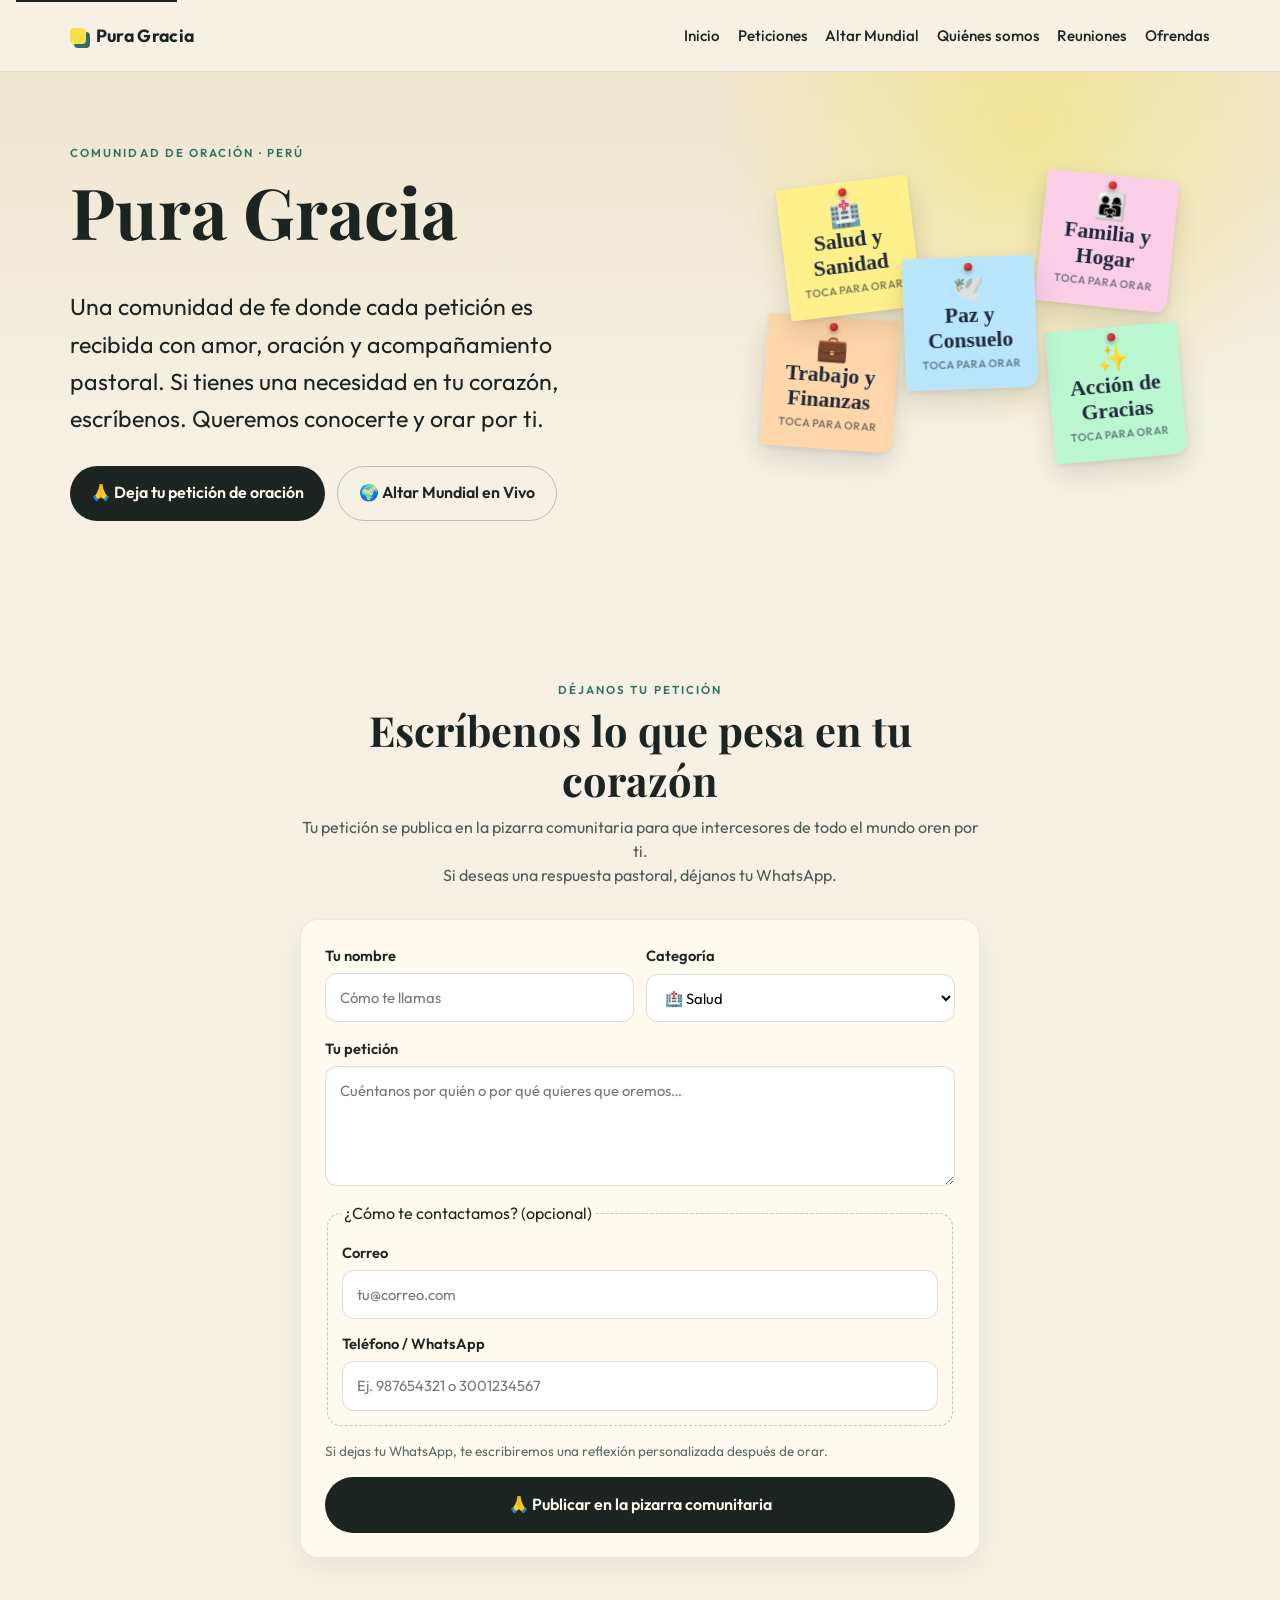
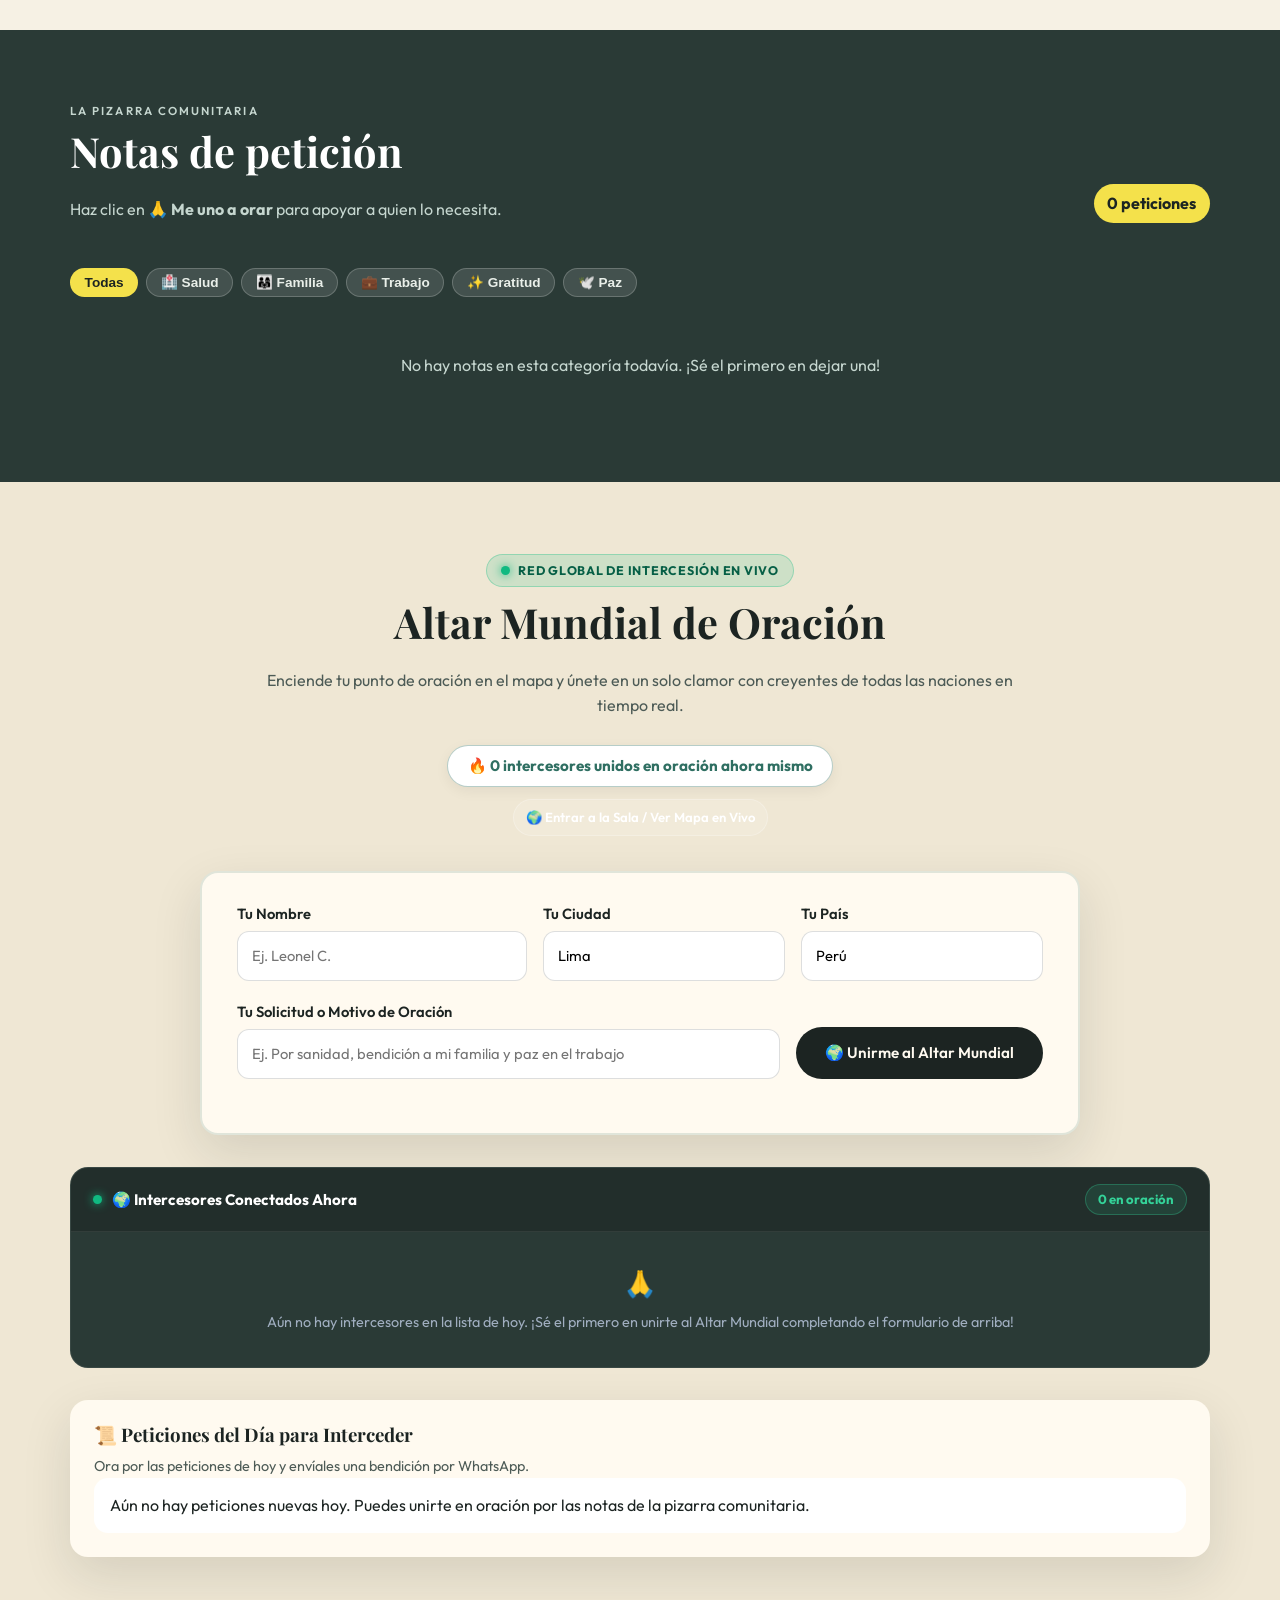
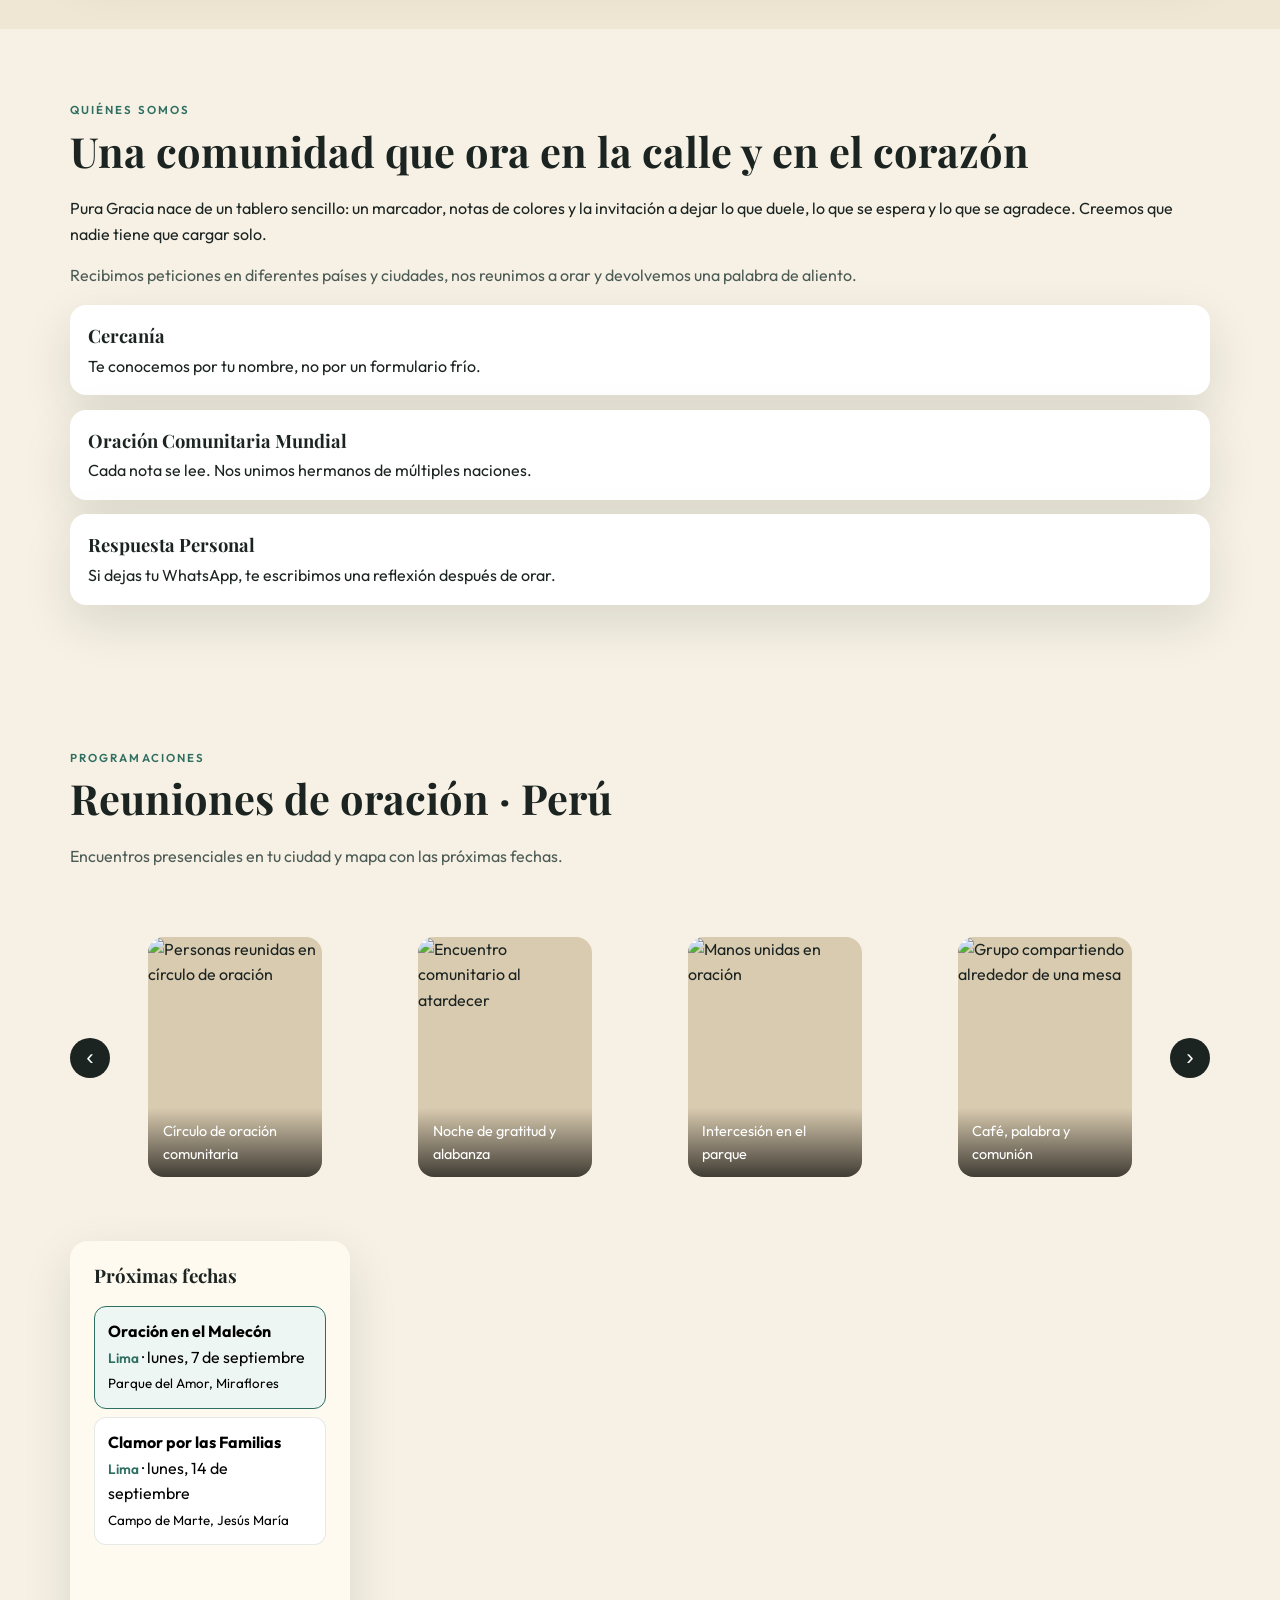
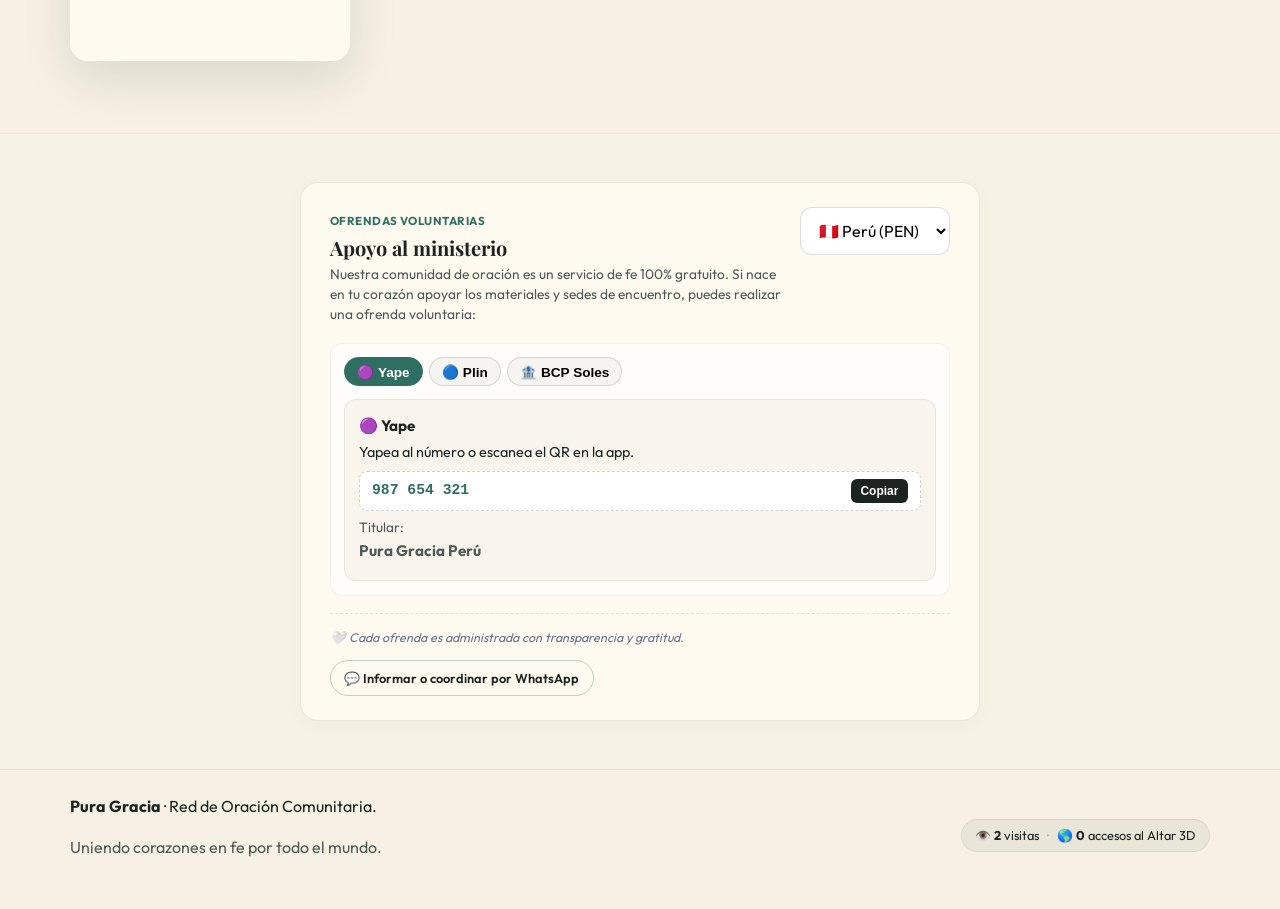
==== commit f710642b: "feat: seccion ofrendas rediseniada compacta y sutil sin formulario prominente" ====
--- a/index.html
+++ b/index.html
@@ -54,7 +54,7 @@
           <a href="#oracion">Altar Mundial</a>
           <a href="#quienes-somos">Quiénes somos</a>
           <a href="#reuniones">Reuniones</a>
-          <a href="#donar" class="nav-cta">Donar</a>
+          <a href="#donar">Ofrendas</a>
         </nav>
       </div>
     </header>
@@ -322,61 +322,46 @@
         </div>
       </section>
 
-      <!-- DONACIONES DINÁMICAS MULTI-PAÍS -->
-      <section id="donar" class="section donate-section">
-        <div class="container split">
-          <div>
-            <p class="eyebrow">Sostén la obra</p>
-            <h2>Donaciones y Ofrendas</h2>
-            <p>
-              Tu ofrenda ayuda a mantener los tableros, materiales impresos y los espacios donde nos reunimos a orar en cada ciudad.
-            </p>
-            <p class="muted">
-              Cuentas bancarias locales detectadas automáticamente (Yape, Plin, Nequi, Daviplata, SPEI, Mercado Pago o Zelle).
-            </p>
-
-            <!-- Cuentas bancarias dinámicas -->
-            <div class="payment-methods-card" id="payment-methods-card">
-              <div class="pm-header">
-                <strong>💳 Métodos de Depósito Local:</strong>
+      <!-- OFRENDAS Y APOYO AL MINISTERIO (SECCIÓN SUTIL Y DISCRETA) -->
+      <section id="donar" class="section donate-section-subtle">
+        <div class="container">
+          <div class="donate-subtle-box">
+            <div class="donate-subtle-top">
+              <div class="donate-subtle-info">
+                <span class="donate-subtle-badge">Ofrendas voluntarias</span>
+                <h3>Apoyo al ministerio</h3>
+                <p class="muted">
+                  Nuestra comunidad de oración es un servicio de fe 100% gratuito. Si nace en tu corazón apoyar los materiales y sedes de encuentro, puedes realizar una ofrenda voluntaria:
+                </p>
               </div>
+              <div class="donate-country-mini">
+                <label for="donate-country-select" class="sr-only">País:</label>
+                <select id="donate-country-select" class="select-styled select-compact" aria-label="Seleccionar país para ofrendas">
+                  <option value="PE">🇵🇪 Perú (PEN)</option>
+                  <option value="CO">🇨🇴 Colombia (COP)</option>
+                  <option value="MX">🇲🇽 México (MXN)</option>
+                  <option value="AR">🇦🇷 Argentina (ARS)</option>
+                  <option value="US">🌎 Internacional (USD)</option>
+                </select>
+              </div>
+            </div>
+
+            <!-- Cuentas bancarias dinámicas en formato compacto -->
+            <div class="donate-subtle-methods">
               <div class="pm-tabs" id="pm-tabs-container"></div>
               <div class="pm-content-box" id="pm-content-box"></div>
             </div>
-          </div>
-
-          <form id="form-donar" class="card form-card">
-            <!-- Selector de País de Donación -->
-            <label>
-              País de la Donación
-              <select id="donate-country-select" class="select-styled">
-                <option value="PE">🇵🇪 Perú (Soles PEN)</option>
-                <option value="CO">🇨🇴 Colombia (Pesos COP)</option>
-                <option value="MX">🇲🇽 México (Pesos MXN)</option>
-                <option value="AR">🇦🇷 Argentina (Pesos ARS)</option>
-                <option value="US">🌎 Internacional / USA (Dólares USD)</option>
-              </select>
-            </label>
-
-            <!-- Montos sugeridos dinámicos -->
-            <div class="amount-row" id="donate-chips-container" role="group" aria-label="Monto sugerido"></div>
-
-            <label>
-              <span id="donate-amount-label">Otro monto (PEN S/.)</span>
-              <input type="number" id="donate-custom-amount" name="monto" min="1" step="5" placeholder="Ej. 50" />
-            </label>
-
-            <label>
-              Mensaje o motivo de la ofrenda (opcional)
-              <input type="text" name="mensaje" maxlength="120" placeholder="Ej. Ofrenda de gratitud" />
-            </label>
-
-            <button class="btn btn-primary" type="submit" id="btn-donate-submit">
-              <span>📱</span> Donar y Confirmar por WhatsApp
-            </button>
-          </form>
-        </div>
-      </section>
+
+            <div class="donate-subtle-bottom">
+              <span class="donate-note-text">🤍 Cada ofrenda es administrada con transparencia y gratitud.</span>
+              <a href="#" id="btn-donate-wa-direct" class="btn-wa-subtle" target="_blank" rel="noopener">
+                💬 Informar o coordinar por WhatsApp
+              </a>
+            </div>
+          </div>
+        </div>
+      </section>
+
     </main>
 
     <footer class="site-footer">
--- a/css/styles.css
+++ b/css/styles.css
@@ -1395,6 +1395,106 @@
   font-size: 0.95rem;
 }
 
+/* ============================================================
+   SECCIÓN DE OFRENDAS SUTIL Y DISCRETA
+   ============================================================ */
+.donate-section-subtle {
+  padding: 3rem 0;
+  background: rgba(246, 241, 228, 0.45);
+  border-top: 1px solid rgba(28, 36, 34, 0.06);
+}
+
+.donate-subtle-box {
+  max-width: 680px;
+  margin: 0 auto;
+  background: var(--cream);
+  border-radius: var(--radius);
+  border: 1px solid rgba(28, 36, 34, 0.08);
+  box-shadow: 0 4px 18px rgba(0, 0, 0, 0.03);
+  padding: 1.5rem 1.8rem;
+  display: flex;
+  flex-direction: column;
+  gap: 1.1rem;
+}
+
+.donate-subtle-top {
+  display: flex;
+  align-items: flex-start;
+  justify-content: space-between;
+  gap: 1.2rem;
+}
+
+.donate-subtle-info h3 {
+  font-size: 1.25rem;
+  margin: 0.2rem 0 0.35rem;
+  color: var(--ink);
+}
+
+.donate-subtle-info p {
+  font-size: 0.86rem;
+  line-height: 1.45;
+  margin: 0;
+}
+
+.donate-subtle-badge {
+  font-size: 0.72rem;
+  font-weight: 700;
+  text-transform: uppercase;
+  letter-spacing: 0.04em;
+  color: var(--teal);
+}
+
+.select-compact {
+  padding: 0.45rem 0.75rem;
+  font-size: 0.82rem;
+  border-radius: 99px;
+  width: auto;
+  min-width: 150px;
+}
+
+.donate-subtle-methods {
+  background: rgba(255, 255, 255, 0.65);
+  border-radius: 12px;
+  padding: 0.85rem;
+  border: 1px solid rgba(28, 36, 34, 0.06);
+}
+
+.donate-subtle-bottom {
+  display: flex;
+  align-items: center;
+  justify-content: space-between;
+  flex-wrap: wrap;
+  gap: 0.8rem;
+  border-top: 1px dashed rgba(28, 36, 34, 0.12);
+  padding-top: 0.85rem;
+}
+
+.donate-note-text {
+  font-size: 0.78rem;
+  color: #64748b;
+  font-style: italic;
+}
+
+.btn-wa-subtle {
+  display: inline-flex;
+  align-items: center;
+  gap: 0.4rem;
+  background: transparent;
+  color: var(--green);
+  border: 1px solid rgba(47, 111, 98, 0.3);
+  padding: 0.4rem 0.85rem;
+  border-radius: 99px;
+  font-size: 0.8rem;
+  font-weight: 600;
+  text-decoration: none;
+  transition: all 0.2s;
+}
+
+.btn-wa-subtle:hover {
+  background: rgba(47, 111, 98, 0.08);
+  border-color: var(--green);
+}
+
 .pm-tabs {
   display: flex;
   flex-wrap: wrap;
@@ -1422,13 +1522,13 @@
 .pm-content-box {
   background: rgba(246, 241, 228, 0.6);
   border-radius: 12px;
-  padding: 1rem;
+  padding: 0.85rem;
   border: 1px solid rgba(28, 36, 34, 0.08);
 }
 
 .pm-content-box strong {
   display: block;
-  font-size: 1rem;
+  font-size: 0.95rem;
   margin-bottom: 0.2rem;
 }
 
@@ -1438,14 +1538,14 @@
   justify-content: space-between;
   gap: 0.5rem;
   background: #fff;
-  padding: 0.5rem 0.8rem;
+  padding: 0.45rem 0.75rem;
   border-radius: 8px;
   border: 1px dashed rgba(28, 36, 34, 0.2);
-  margin: 0.5rem 0;
+  margin: 0.4rem 0;
 }
 
 .pm-account-row code {
-  font-size: 0.95rem;
+  font-size: 0.92rem;
   font-weight: 700;
   color: var(--teal);
 }
@@ -1461,32 +1561,12 @@
   font-weight: 600;
 }
 
-.amount-row {
-  display: flex;
-  flex-wrap: wrap;
-  gap: 0.5rem;
-}
-
-.chip {
-  border: 1px solid rgba(28, 36, 34, 0.15);
-  background: #fff;
-  border-radius: 999px;
-  padding: 0.5rem 0.85rem;
-  cursor: pointer;
-  font: inherit;
-}
-
-.chip.active {
-  background: var(--yellow);
-  border-color: transparent;
-  font-weight: 700;
-}
-
 /* Footer & Modals */
 .site-footer {
   padding: 1.5rem 0 2rem;
   border-top: 1px solid rgba(28, 36, 34, 0.08);
 }
+
 
 .modal {
   position: fixed;
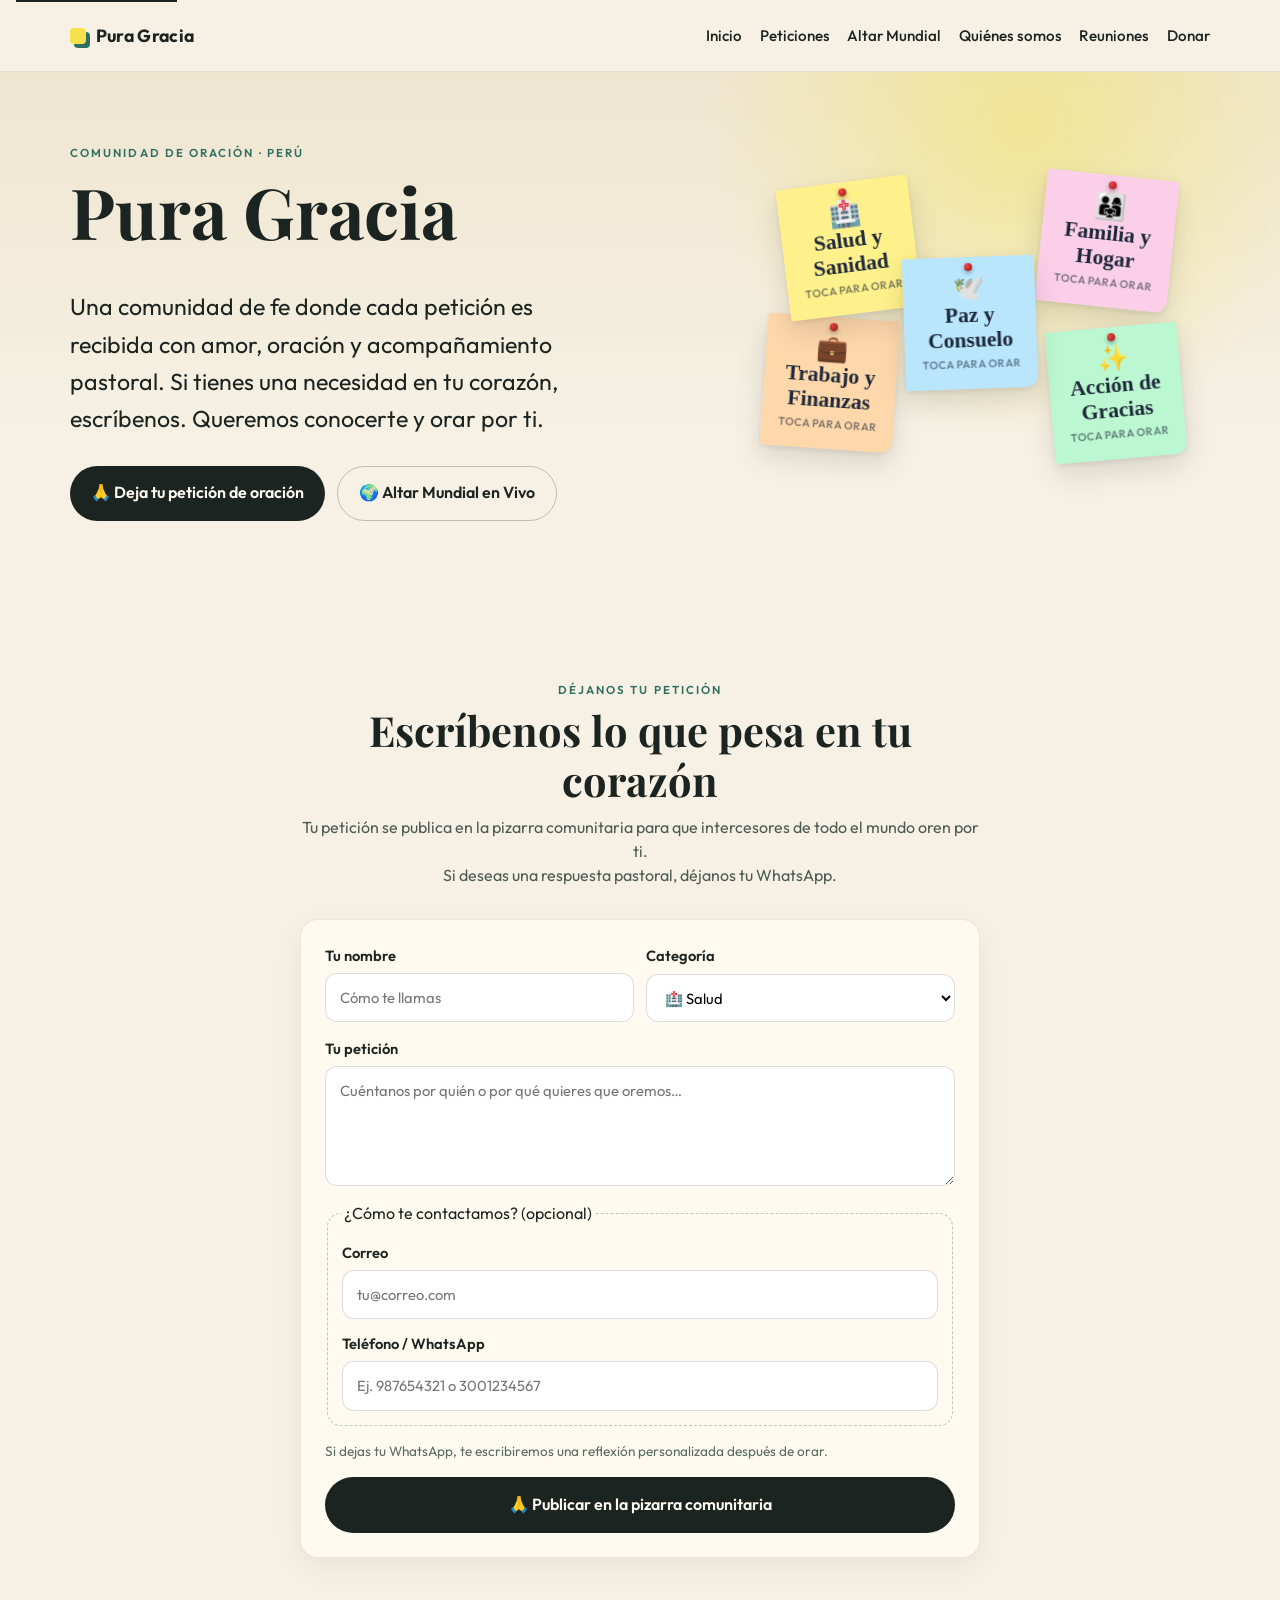
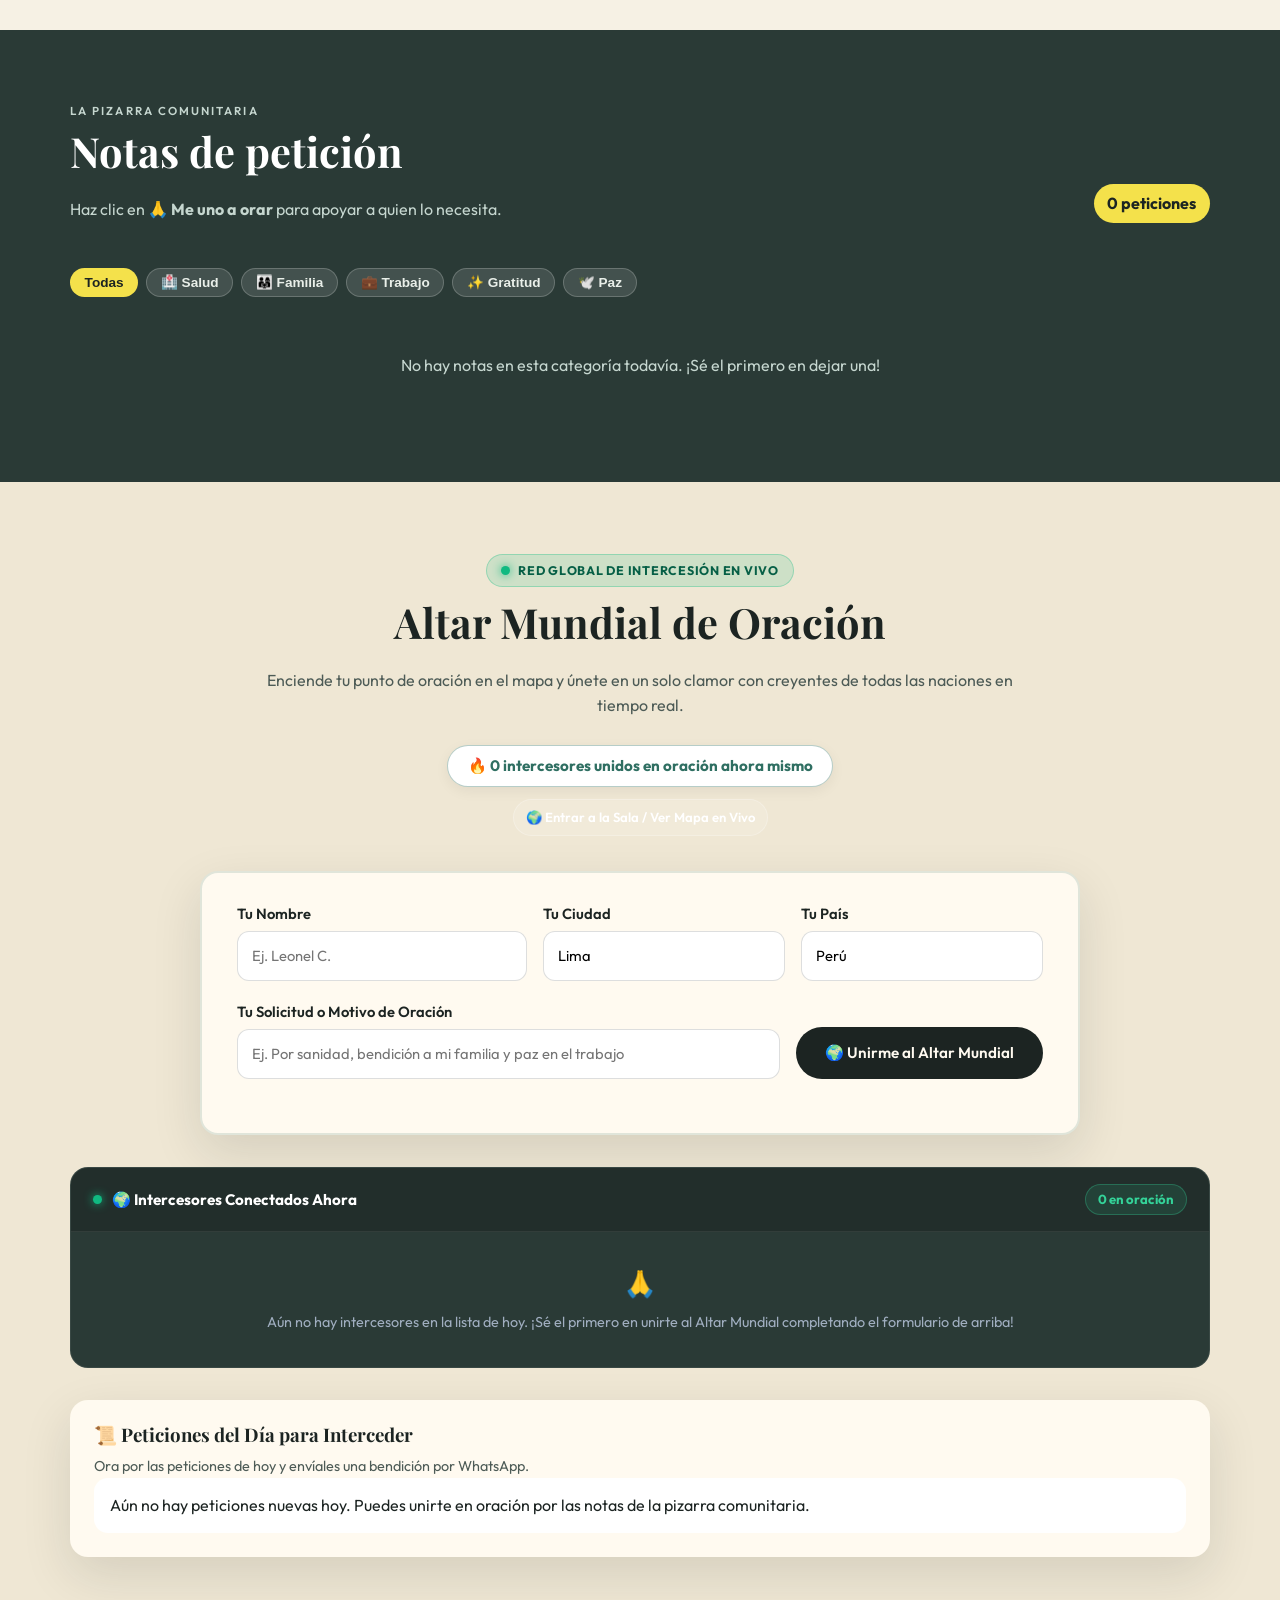
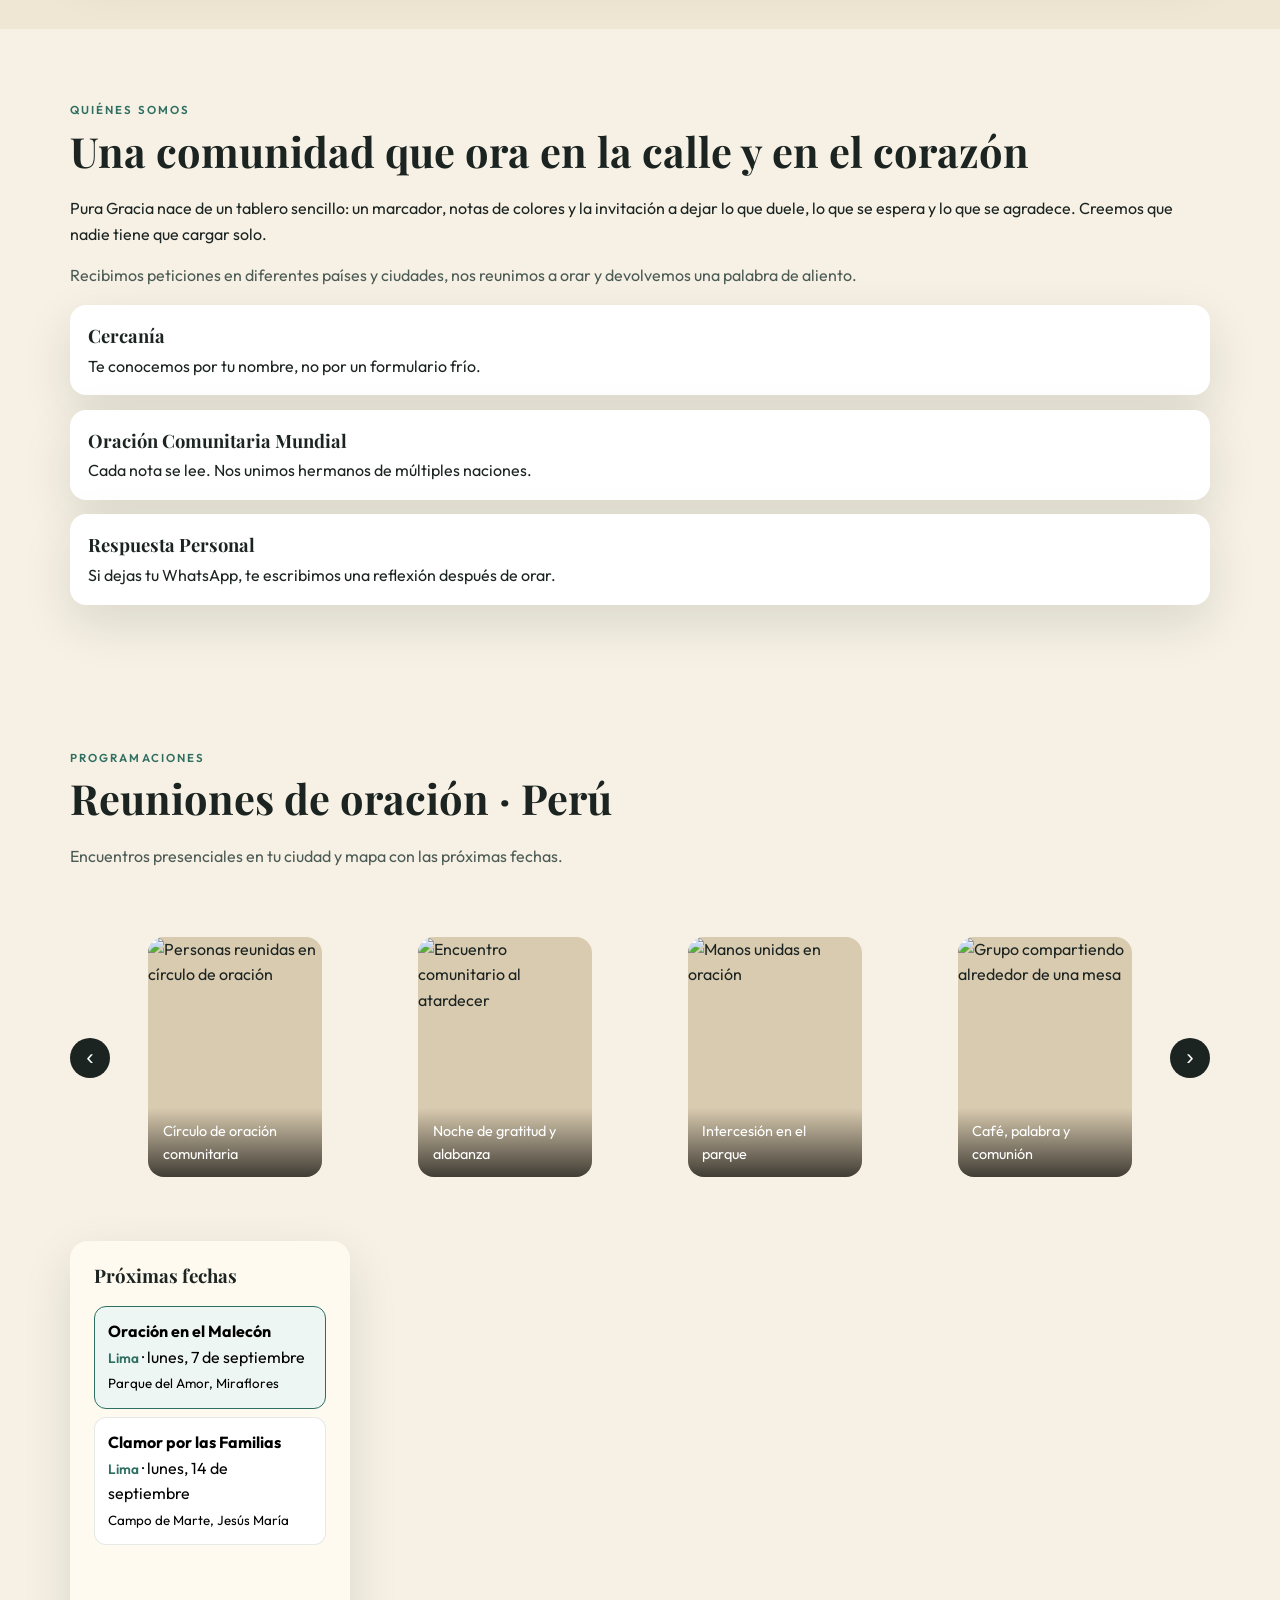
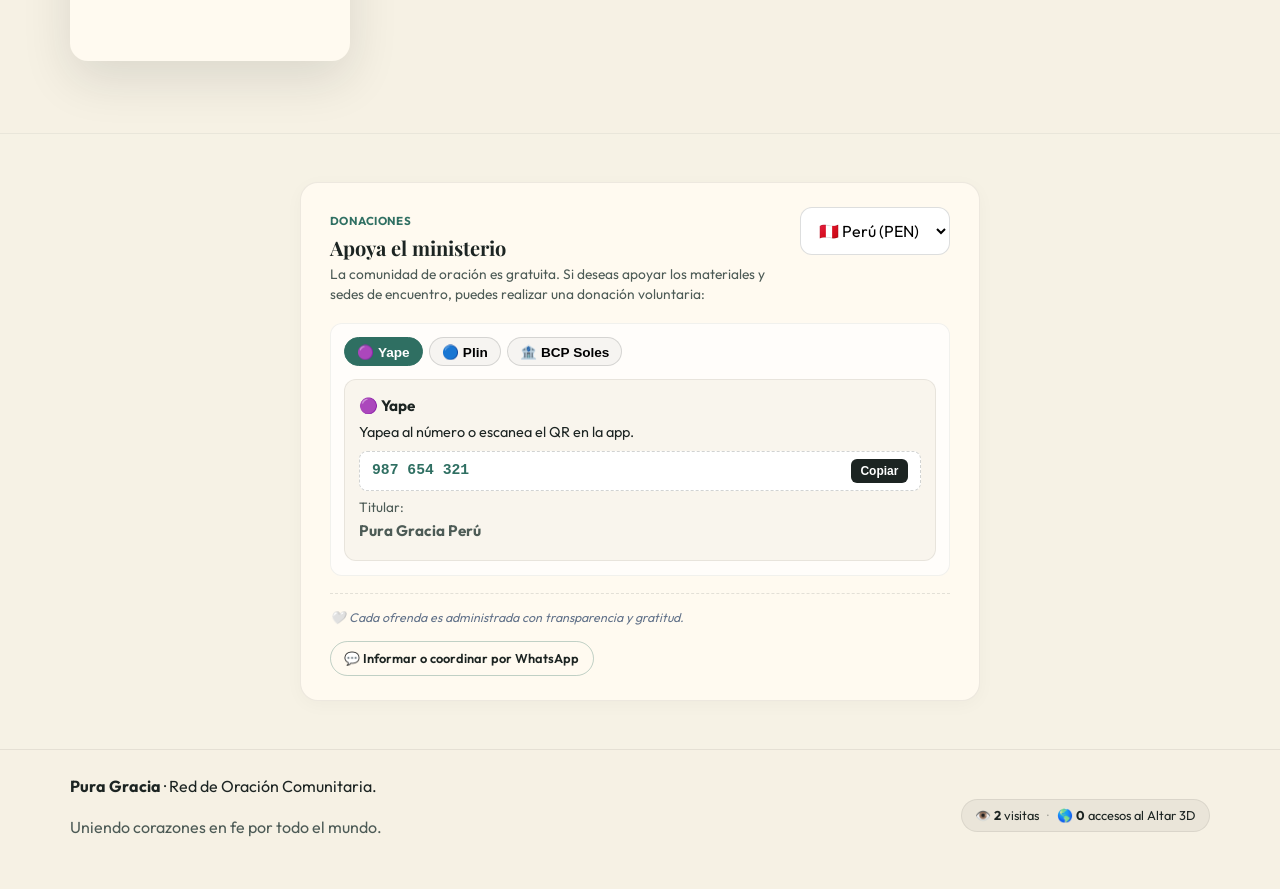
==== commit e1e30d65: "fix: texto donaciones corregido a donar en menu y seccion" ====
--- a/index.html
+++ b/index.html
@@ -54,7 +54,7 @@
           <a href="#oracion">Altar Mundial</a>
           <a href="#quienes-somos">Quiénes somos</a>
           <a href="#reuniones">Reuniones</a>
-          <a href="#donar">Ofrendas</a>
+          <a href="#donar">Donar</a>
         </nav>
       </div>
     </header>
@@ -328,10 +328,10 @@
           <div class="donate-subtle-box">
             <div class="donate-subtle-top">
               <div class="donate-subtle-info">
-                <span class="donate-subtle-badge">Ofrendas voluntarias</span>
-                <h3>Apoyo al ministerio</h3>
+                <span class="donate-subtle-badge">Donaciones</span>
+                <h3>Apoya el ministerio</h3>
                 <p class="muted">
-                  Nuestra comunidad de oración es un servicio de fe 100% gratuito. Si nace en tu corazón apoyar los materiales y sedes de encuentro, puedes realizar una ofrenda voluntaria:
+                  La comunidad de oración es gratuita. Si deseas apoyar los materiales y sedes de encuentro, puedes realizar una donación voluntaria:
                 </p>
               </div>
               <div class="donate-country-mini">
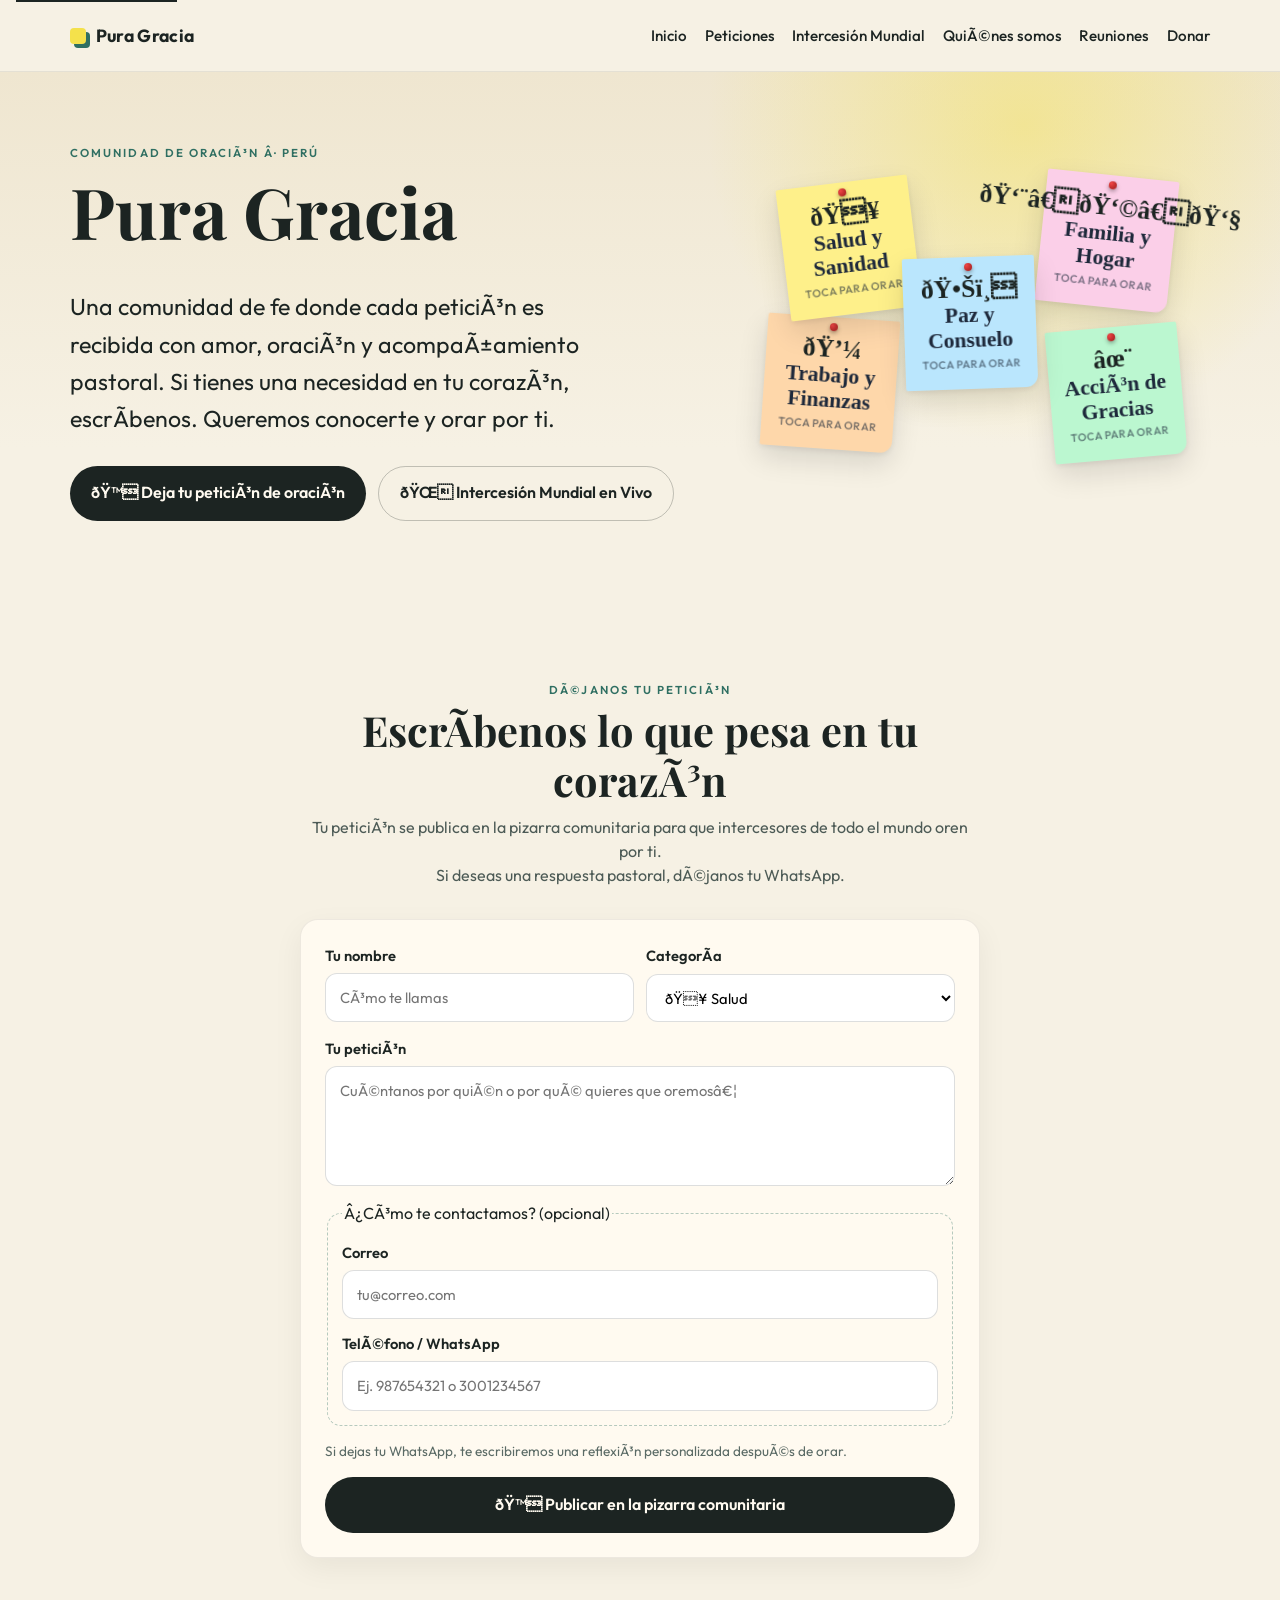
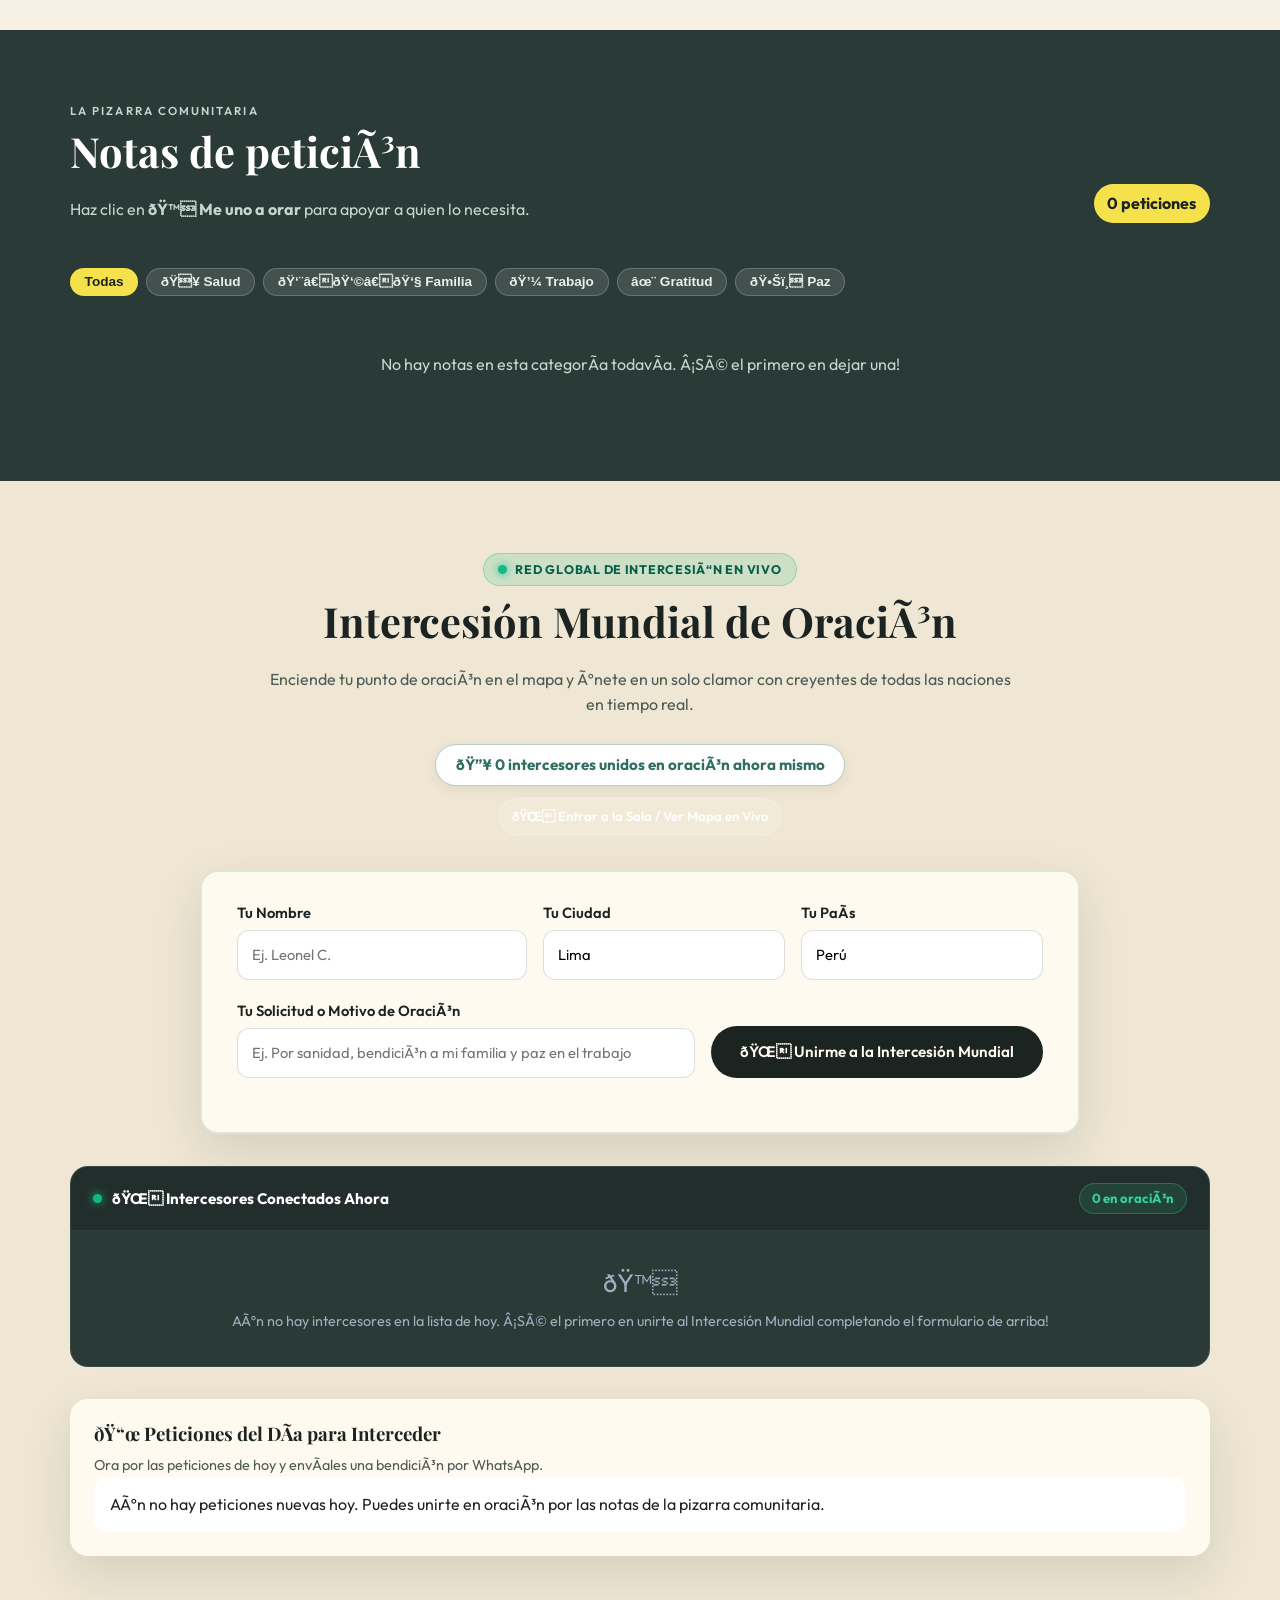
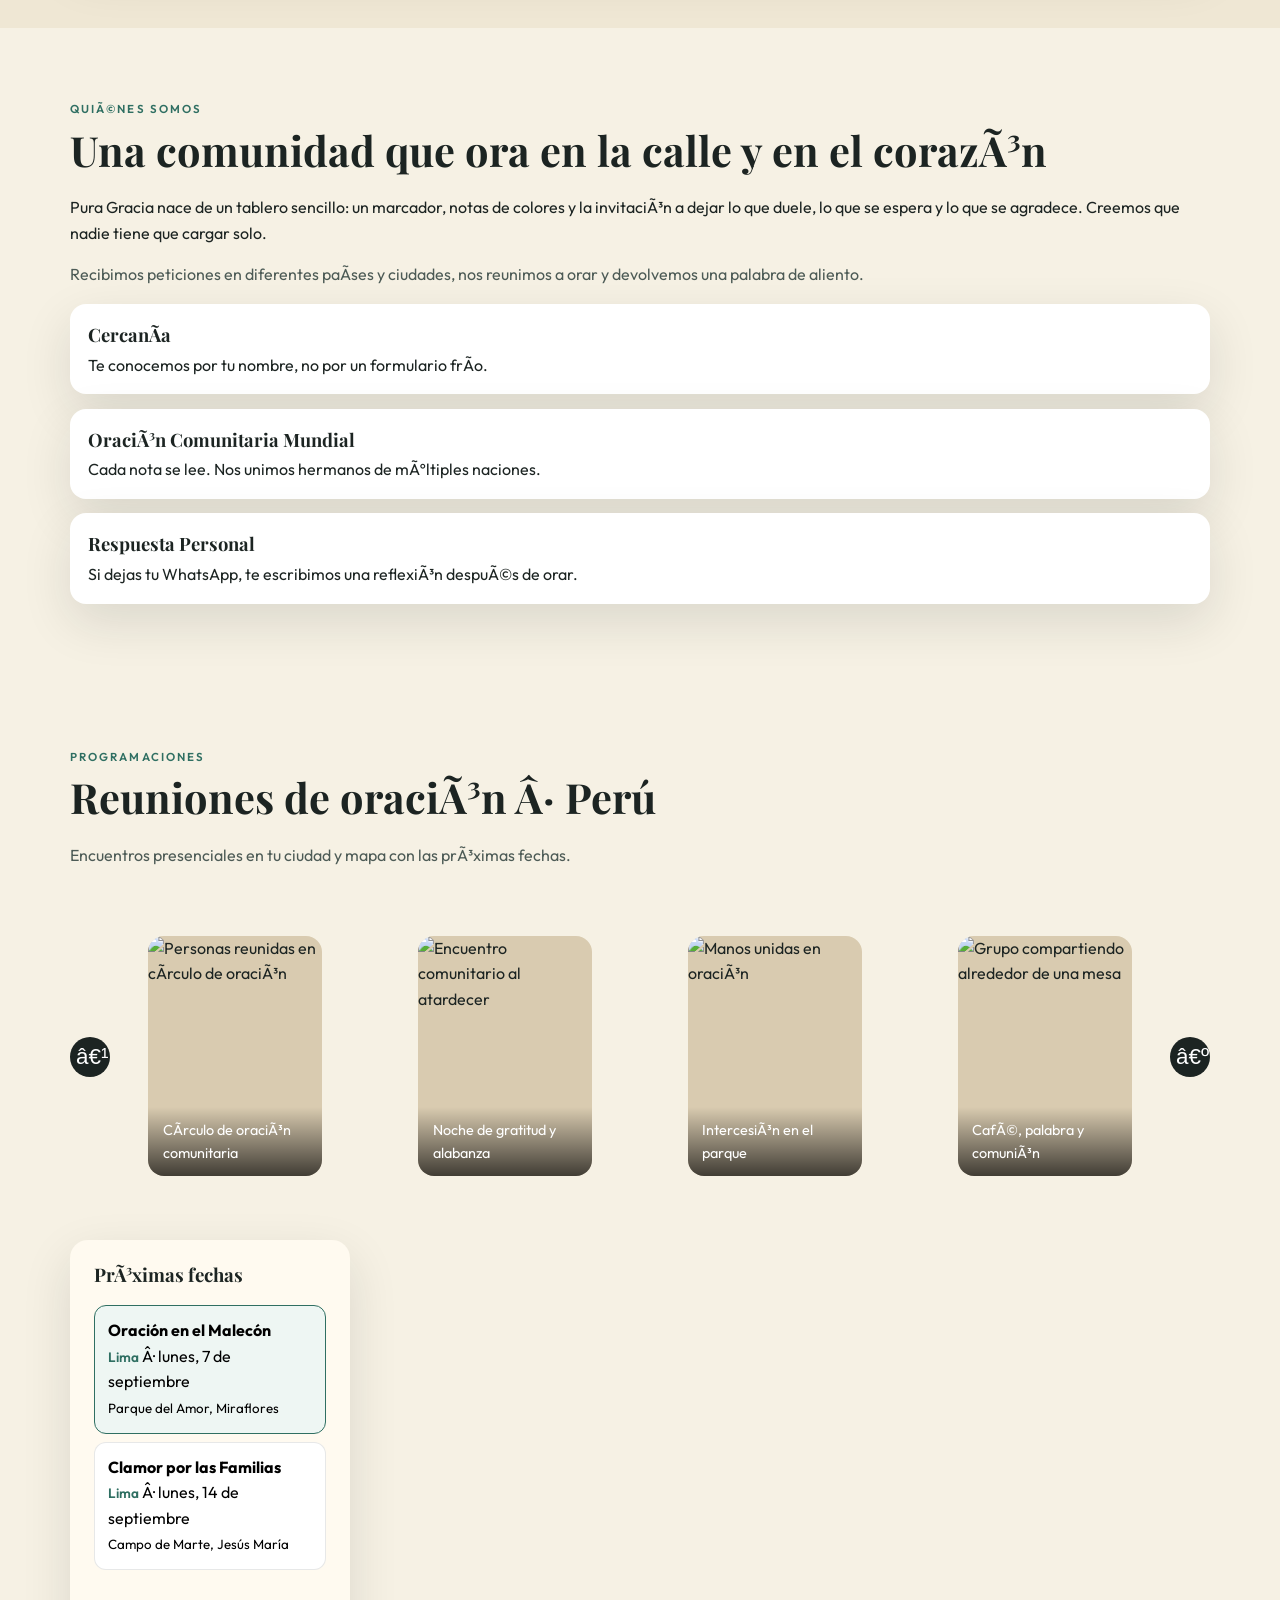
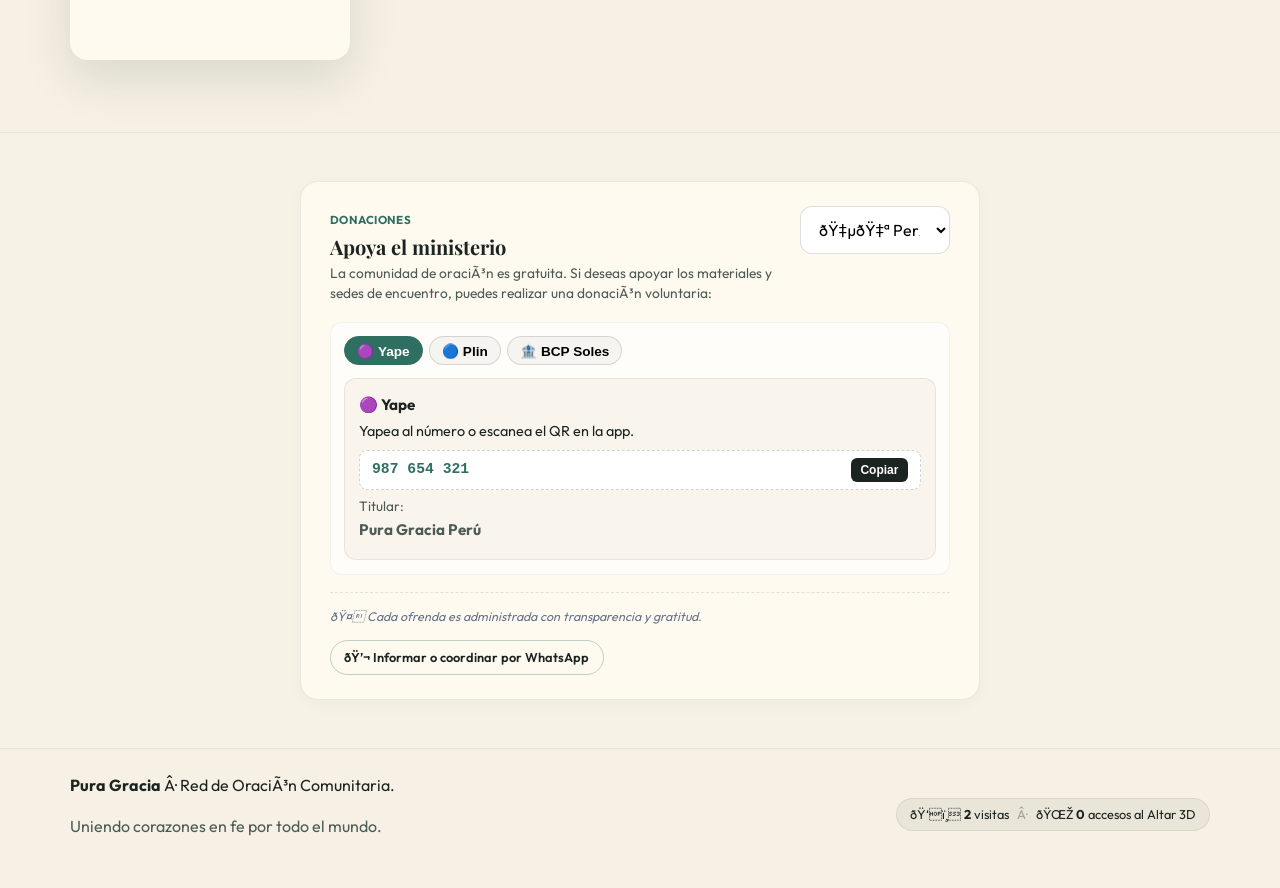
==== commit 55348210: "feat: renombrar Altar Mundial a Intercesion Mundial en toda la interfaz" ====
--- a/index.html
+++ b/index.html
@@ -1,13 +1,13 @@
-<!DOCTYPE html>
+﻿<!DOCTYPE html>
 <html lang="es">
   <head>
     <meta charset="UTF-8" />
     <meta name="viewport" content="width=device-width, initial-scale=1.0" />
     <meta
       name="description"
-      content="Pura Gracia — Deja tu petición de oración. Sala y mapa de oración mundial en vivo."
+      content="Pura Gracia â€” Deja tu peticiÃ³n de oraciÃ³n. Sala y mapa de oraciÃ³n mundial en vivo."
     />
-    <title>Pura Gracia · Red y Peticiones de Oración Mundial</title>
+    <title>Pura Gracia Â· Red y Peticiones de OraciÃ³n Mundial</title>
     <link rel="preconnect" href="https://fonts.googleapis.com" />
     <link rel="preconnect" href="https://fonts.gstatic.com" crossorigin />
     <link
@@ -21,8 +21,8 @@
       crossorigin=""
     />
     <link rel="stylesheet" href="css/styles.css" />
-    <link rel="icon" href="data:image/svg+xml,<svg xmlns='http://www.w3.org/2000/svg' viewBox='0 0 100 100'><text y='.9em' font-size='90'>🙏</text></svg>" />
-    <!-- Three.js & Globe.gl para el Globo 3D del Altar Mundial -->
+    <link rel="icon" href="data:image/svg+xml,<svg xmlns='http://www.w3.org/2000/svg' viewBox='0 0 100 100'><text y='.9em' font-size='90'>ðŸ™</text></svg>" />
+    <!-- Three.js & Globe.gl para el Globo 3D del Intercesión Mundial -->
     <script src="https://unpkg.com/three@0.160.0/build/three.min.js"></script>
     <script src="https://unpkg.com/globe.gl@2.32.0/dist/globe.gl.min.js"></script>
   </head>
@@ -41,7 +41,7 @@
           type="button"
           aria-expanded="false"
           aria-controls="menu"
-          aria-label="Abrir menú"
+          aria-label="Abrir menÃº"
         >
           <span></span>
           <span></span>
@@ -51,8 +51,8 @@
         <nav id="menu" class="nav">
           <a href="#inicio">Inicio</a>
           <a href="#peticiones">Peticiones</a>
-          <a href="#oracion">Altar Mundial</a>
-          <a href="#quienes-somos">Quiénes somos</a>
+          <a href="#oracion">Intercesión Mundial</a>
+          <a href="#quienes-somos">QuiÃ©nes somos</a>
           <a href="#reuniones">Reuniones</a>
           <a href="#donar">Donar</a>
         </nav>
@@ -64,19 +64,19 @@
         <div class="hero-glow" aria-hidden="true"></div>
         <div class="container hero-grid">
           <div class="hero-copy">
-            <p class="eyebrow" id="hero-country-badge">Comunidad de Oración</p>
+            <p class="eyebrow" id="hero-country-badge">Comunidad de OraciÃ³n</p>
             <h1>Pura Gracia</h1>
             <p class="lema">
-              Una comunidad de fe donde cada petición es recibida con amor, oración y acompañamiento pastoral. Si tienes una necesidad en tu corazón, escríbenos. Queremos conocerte y orar por ti.
+              Una comunidad de fe donde cada peticiÃ³n es recibida con amor, oraciÃ³n y acompaÃ±amiento pastoral. Si tienes una necesidad en tu corazÃ³n, escrÃ­benos. Queremos conocerte y orar por ti.
             </p>
             <div class="hero-actions">
-              <a class="btn btn-primary" href="#escribir">🙏 Deja tu petición de oración</a>
-              <a class="btn btn-ghost" href="#oracion">🌍 Altar Mundial en Vivo</a>
-            </div>
-          </div>
-          <aside class="hero-board" id="hero-board-container" aria-label="Tablero interactivo con notas de oración">
+              <a class="btn btn-primary" href="#escribir">ðŸ™ Deja tu peticiÃ³n de oraciÃ³n</a>
+              <a class="btn btn-ghost" href="#oracion">ðŸŒ Intercesión Mundial en Vivo</a>
+            </div>
+          </div>
+          <aside class="hero-board" id="hero-board-container" aria-label="Tablero interactivo con notas de oraciÃ³n">
             <div class="hero-board-grid" id="hero-board-grid">
-              <!-- Las notas caen con animación física suave desde JS -->
+              <!-- Las notas caen con animaciÃ³n fÃ­sica suave desde JS -->
             </div>
           </aside>
         </div>
@@ -85,55 +85,55 @@
 
 
 
-      <!-- FORMULARIO DE PETICIÓN (única sección de petición) -->
+      <!-- FORMULARIO DE PETICIÃ“N (Ãºnica secciÃ³n de peticiÃ³n) -->
       <section id="escribir" class="section form-section">
         <div class="container petition-centered">
 
-          <!-- Encabezado de la sección -->
+          <!-- Encabezado de la secciÃ³n -->
           <div class="petition-header">
-            <p class="eyebrow">Déjanos tu petición</p>
-            <h2>Escríbenos lo que pesa en tu corazón</h2>
-            <p class="muted">Tu petición se publica en la pizarra comunitaria para que intercesores de todo el mundo oren por ti.<br>Si deseas una respuesta pastoral, déjanos tu WhatsApp.</p>
-          </div>
-
-          <!-- Formulario único -->
+            <p class="eyebrow">DÃ©janos tu peticiÃ³n</p>
+            <h2>EscrÃ­benos lo que pesa en tu corazÃ³n</h2>
+            <p class="muted">Tu peticiÃ³n se publica en la pizarra comunitaria para que intercesores de todo el mundo oren por ti.<br>Si deseas una respuesta pastoral, dÃ©janos tu WhatsApp.</p>
+          </div>
+
+          <!-- Formulario Ãºnico -->
           <form id="form-peticion" class="card form-card petition-form-single">
             <div class="form-row-2">
               <label>
                 Tu nombre
-                <input type="text" name="nombre" required maxlength="60" placeholder="Cómo te llamas" />
+                <input type="text" name="nombre" required maxlength="60" placeholder="CÃ³mo te llamas" />
               </label>
               <label>
-                Categoría
+                CategorÃ­a
                 <select name="category" class="select-styled" required>
-                  <option value="Salud">🏥 Salud</option>
-                  <option value="Familia">👨‍👩‍👧 Familia</option>
-                  <option value="Trabajo">💼 Trabajo y Finanzas</option>
-                  <option value="Gratitud">✨ Gratitud</option>
-                  <option value="Paz">🕊️ Paz y Consuelo</option>
+                  <option value="Salud">ðŸ¥ Salud</option>
+                  <option value="Familia">ðŸ‘¨â€ðŸ‘©â€ðŸ‘§ Familia</option>
+                  <option value="Trabajo">ðŸ’¼ Trabajo y Finanzas</option>
+                  <option value="Gratitud">âœ¨ Gratitud</option>
+                  <option value="Paz">ðŸ•Šï¸ Paz y Consuelo</option>
                 </select>
               </label>
             </div>
 
             <label>
-              Tu petición
+              Tu peticiÃ³n
               <textarea
                 name="texto"
                 required
                 maxlength="280"
                 rows="4"
-                placeholder="Cuéntanos por quién o por qué quieres que oremos…"
+                placeholder="CuÃ©ntanos por quiÃ©n o por quÃ© quieres que oremosâ€¦"
               ></textarea>
             </label>
 
             <fieldset class="contact-fields">
-              <legend>¿Cómo te contactamos? (opcional)</legend>
+              <legend>Â¿CÃ³mo te contactamos? (opcional)</legend>
               <label>
                 Correo
                 <input type="email" name="correo" placeholder="tu@correo.com" />
               </label>
               <label>
-                Teléfono / WhatsApp
+                TelÃ©fono / WhatsApp
                 <input
                   type="tel"
                   name="telefono"
@@ -142,8 +142,8 @@
                 />
               </label>
             </fieldset>
-            <p class="form-hint">Si dejas tu WhatsApp, te escribiremos una reflexión personalizada después de orar.</p>
-            <button class="btn btn-primary btn-full" type="submit">🙏 Publicar en la pizarra comunitaria</button>
+            <p class="form-hint">Si dejas tu WhatsApp, te escribiremos una reflexiÃ³n personalizada despuÃ©s de orar.</p>
+            <button class="btn btn-primary btn-full" type="submit">ðŸ™ Publicar en la pizarra comunitaria</button>
           </form>
 
         </div>
@@ -156,20 +156,20 @@
           <div class="section-head">
             <div>
               <p class="eyebrow">La pizarra comunitaria</p>
-              <h2>Notas de petición</h2>
-              <p class="muted">Haz clic en <strong>🙏 Me uno a orar</strong> para apoyar a quien lo necesita.</p>
+              <h2>Notas de peticiÃ³n</h2>
+              <p class="muted">Haz clic en <strong>ðŸ™ Me uno a orar</strong> para apoyar a quien lo necesita.</p>
             </div>
             <p class="count-pill"><span id="total-notas">0</span> peticiones</p>
           </div>
 
-          <!-- Filtros de Categoría -->
-          <div class="category-filters" role="group" aria-label="Filtrar por categoría">
+          <!-- Filtros de CategorÃ­a -->
+          <div class="category-filters" role="group" aria-label="Filtrar por categorÃ­a">
             <button type="button" class="filter-chip active" data-cat="ALL">Todas</button>
-            <button type="button" class="filter-chip" data-cat="Salud">🏥 Salud</button>
-            <button type="button" class="filter-chip" data-cat="Familia">👨‍👩‍👧 Familia</button>
-            <button type="button" class="filter-chip" data-cat="Trabajo">💼 Trabajo</button>
-            <button type="button" class="filter-chip" data-cat="Gratitud">✨ Gratitud</button>
-            <button type="button" class="filter-chip" data-cat="Paz">🕊️ Paz</button>
+            <button type="button" class="filter-chip" data-cat="Salud">ðŸ¥ Salud</button>
+            <button type="button" class="filter-chip" data-cat="Familia">ðŸ‘¨â€ðŸ‘©â€ðŸ‘§ Familia</button>
+            <button type="button" class="filter-chip" data-cat="Trabajo">ðŸ’¼ Trabajo</button>
+            <button type="button" class="filter-chip" data-cat="Gratitud">âœ¨ Gratitud</button>
+            <button type="button" class="filter-chip" data-cat="Paz">ðŸ•Šï¸ Paz</button>
           </div>
 
           <div id="pizarra" class="pizarra" role="list"></div>
@@ -177,7 +177,7 @@
       </section>
 
       <!-- ========================================================
-           SECCIÓN DE INGRESO: ALTAR MUNDIAL DE ORACIÓN
+           SECCIÃ“N DE INGRESO: Intercesión Mundial DE ORACIÃ“N
            ======================================================== -->
       <section id="oracion" class="section world-prayer-section">
         <div class="container">
@@ -185,18 +185,18 @@
           <div class="world-header-center">
             <div class="live-status-pill">
               <span class="live-dot"></span>
-              <strong>RED GLOBAL DE INTERCESIÓN EN VIVO</strong>
-            </div>
-            <h2>Altar Mundial de Oración</h2>
+              <strong>RED GLOBAL DE INTERCESIÃ“N EN VIVO</strong>
+            </div>
+            <h2>Intercesión Mundial de OraciÃ³n</h2>
             <p class="muted">
-              Enciende tu punto de oración en el mapa y únete en un solo clamor con creyentes de todas las naciones en tiempo real.
+              Enciende tu punto de oraciÃ³n en el mapa y Ãºnete en un solo clamor con creyentes de todas las naciones en tiempo real.
             </p>
             <div class="live-counter-pill" id="live-prayer-counter">
-              🔥 <span id="orantes-activos-count">0</span> intercesores unidos en oración ahora mismo
+              ðŸ”¥ <span id="orantes-activos-count">0</span> intercesores unidos en oraciÃ³n ahora mismo
             </div>
             <div style="margin-top: 0.75rem;">
               <button type="button" class="btn btn-small btn-ghost" id="btn-open-room-direct" style="background: rgba(255,255,255,0.12); border: 1px solid rgba(255,255,255,0.25); color: #fff; cursor: pointer;">
-                🌍 Entrar a la Sala / Ver Mapa en Vivo
+                ðŸŒ Entrar a la Sala / Ver Mapa en Vivo
               </button>
             </div>
           </div>
@@ -214,18 +214,18 @@
                   <input type="text" id="input-orante-city" name="ciudad" required maxlength="60" placeholder="Ej. Lima" />
                 </label>
                 <label>
-                  Tu País
-                  <input type="text" id="input-orante-country" name="pais" required maxlength="60" placeholder="Ej. Perú" />
+                  Tu PaÃ­s
+                  <input type="text" id="input-orante-country" name="pais" required maxlength="60" placeholder="Ej. PerÃº" />
                 </label>
               </div>
 
               <div class="jw-row-bottom">
                 <label style="flex: 1;">
-                  Tu Solicitud o Motivo de Oración
-                  <input type="text" id="input-orante-motivo" name="motivo" required maxlength="140" placeholder="Ej. Por sanidad, bendición a mi familia y paz en el trabajo" />
+                  Tu Solicitud o Motivo de OraciÃ³n
+                  <input type="text" id="input-orante-motivo" name="motivo" required maxlength="140" placeholder="Ej. Por sanidad, bendiciÃ³n a mi familia y paz en el trabajo" />
                 </label>
                 <button class="btn btn-primary btn-join-world" type="submit">
-                  🌍 Unirme al Altar Mundial
+                  ðŸŒ Unirme a la Intercesión Mundial
                 </button>
               </div>
               <p id="sala-estado" class="form-hint jw-status"></p>
@@ -237,14 +237,14 @@
             <div class="connected-panel-header">
               <div class="connected-panel-title">
                 <span class="live-dot"></span>
-                <strong>🌍 Intercesores Conectados Ahora</strong>
+                <strong>ðŸŒ Intercesores Conectados Ahora</strong>
               </div>
               <span class="connected-panel-count">
-                <span id="connected-count">0</span> en oración
+                <span id="connected-count">0</span> en oraciÃ³n
               </span>
             </div>
             <div class="connected-grid" id="connected-grid">
-              <!-- Renderizado dinámicamente por JS -->
+              <!-- Renderizado dinÃ¡micamente por JS -->
             </div>
           </div>
 
@@ -252,8 +252,8 @@
           <div class="card sala-panel" style="margin-top: 2rem;">
             <div class="sala-toolbar">
               <div>
-                <h3>📜 Peticiones del Día para Interceder</h3>
-                <p class="muted" style="margin: 0; font-size: 0.9rem;">Ora por las peticiones de hoy y envíales una bendición por WhatsApp.</p>
+                <h3>ðŸ“œ Peticiones del DÃ­a para Interceder</h3>
+                <p class="muted" style="margin: 0; font-size: 0.9rem;">Ora por las peticiones de hoy y envÃ­ales una bendiciÃ³n por WhatsApp.</p>
               </div>
             </div>
             <ul id="lista-hoy" class="peticiones-hoy"></ul>
@@ -261,33 +261,33 @@
         </div>
       </section>
 
-      <!-- QUIÉNES SOMOS -->
+      <!-- QUIÃ‰NES SOMOS -->
       <section id="quienes-somos" class="section about-section">
         <div class="container split">
           <div>
-            <p class="eyebrow">Quiénes somos</p>
-            <h2>Una comunidad que ora en la calle y en el corazón</h2>
+            <p class="eyebrow">QuiÃ©nes somos</p>
+            <h2>Una comunidad que ora en la calle y en el corazÃ³n</h2>
             <p>
               Pura Gracia nace de un tablero sencillo: un marcador, notas de colores
-              y la invitación a dejar lo que duele, lo que se espera y lo que se
+              y la invitaciÃ³n a dejar lo que duele, lo que se espera y lo que se
               agradece. Creemos que nadie tiene que cargar solo.
             </p>
             <p class="muted">
-              Recibimos peticiones en diferentes países y ciudades, nos reunimos a orar y devolvemos una palabra de aliento.
+              Recibimos peticiones en diferentes paÃ­ses y ciudades, nos reunimos a orar y devolvemos una palabra de aliento.
             </p>
           </div>
           <ul class="values">
             <li>
-              <strong>Cercanía</strong>
-              Te conocemos por tu nombre, no por un formulario frío.
+              <strong>CercanÃ­a</strong>
+              Te conocemos por tu nombre, no por un formulario frÃ­o.
             </li>
             <li>
-              <strong>Oración Comunitaria Mundial</strong>
-              Cada nota se lee. Nos unimos hermanos de múltiples naciones.
+              <strong>OraciÃ³n Comunitaria Mundial</strong>
+              Cada nota se lee. Nos unimos hermanos de mÃºltiples naciones.
             </li>
             <li>
               <strong>Respuesta Personal</strong>
-              Si dejas tu WhatsApp, te escribimos una reflexión después de orar.
+              Si dejas tu WhatsApp, te escribimos una reflexiÃ³n despuÃ©s de orar.
             </li>
           </ul>
         </div>
@@ -299,30 +299,30 @@
           <div class="section-head">
             <div>
               <p class="eyebrow">Programaciones</p>
-              <h2 id="reuniones-title">Reuniones de oración locales</h2>
-              <p class="muted">Encuentros presenciales en tu ciudad y mapa con las próximas fechas.</p>
+              <h2 id="reuniones-title">Reuniones de oraciÃ³n locales</h2>
+              <p class="muted">Encuentros presenciales en tu ciudad y mapa con las prÃ³ximas fechas.</p>
             </div>
           </div>
 
           <div class="gallery-wrap">
-            <button class="gallery-nav prev" type="button" aria-label="Foto anterior">‹</button>
+            <button class="gallery-nav prev" type="button" aria-label="Foto anterior">â€¹</button>
             <div id="galeria" class="gallery" tabindex="0"></div>
-            <button class="gallery-nav next" type="button" aria-label="Foto siguiente">›</button>
+            <button class="gallery-nav next" type="button" aria-label="Foto siguiente">â€º</button>
           </div>
 
           <div class="map-layout">
             <aside class="card dates-list">
-              <h3>Próximas fechas</h3>
+              <h3>PrÃ³ximas fechas</h3>
               <div id="lista-fechas"></div>
             </aside>
             <div class="map-wrap">
-              <div id="mapa" role="region" aria-label="Mapa de próximas reuniones"></div>
-            </div>
-          </div>
-        </div>
-      </section>
-
-      <!-- OFRENDAS Y APOYO AL MINISTERIO (SECCIÓN SUTIL Y DISCRETA) -->
+              <div id="mapa" role="region" aria-label="Mapa de prÃ³ximas reuniones"></div>
+            </div>
+          </div>
+        </div>
+      </section>
+
+      <!-- OFRENDAS Y APOYO AL MINISTERIO (SECCIÃ“N SUTIL Y DISCRETA) -->
       <section id="donar" class="section donate-section-subtle">
         <div class="container">
           <div class="donate-subtle-box">
@@ -331,31 +331,31 @@
                 <span class="donate-subtle-badge">Donaciones</span>
                 <h3>Apoya el ministerio</h3>
                 <p class="muted">
-                  La comunidad de oración es gratuita. Si deseas apoyar los materiales y sedes de encuentro, puedes realizar una donación voluntaria:
+                  La comunidad de oraciÃ³n es gratuita. Si deseas apoyar los materiales y sedes de encuentro, puedes realizar una donaciÃ³n voluntaria:
                 </p>
               </div>
               <div class="donate-country-mini">
-                <label for="donate-country-select" class="sr-only">País:</label>
-                <select id="donate-country-select" class="select-styled select-compact" aria-label="Seleccionar país para ofrendas">
-                  <option value="PE">🇵🇪 Perú (PEN)</option>
-                  <option value="CO">🇨🇴 Colombia (COP)</option>
-                  <option value="MX">🇲🇽 México (MXN)</option>
-                  <option value="AR">🇦🇷 Argentina (ARS)</option>
-                  <option value="US">🌎 Internacional (USD)</option>
+                <label for="donate-country-select" class="sr-only">PaÃ­s:</label>
+                <select id="donate-country-select" class="select-styled select-compact" aria-label="Seleccionar paÃ­s para ofrendas">
+                  <option value="PE">ðŸ‡µðŸ‡ª PerÃº (PEN)</option>
+                  <option value="CO">ðŸ‡¨ðŸ‡´ Colombia (COP)</option>
+                  <option value="MX">ðŸ‡²ðŸ‡½ MÃ©xico (MXN)</option>
+                  <option value="AR">ðŸ‡¦ðŸ‡· Argentina (ARS)</option>
+                  <option value="US">ðŸŒŽ Internacional (USD)</option>
                 </select>
               </div>
             </div>
 
-            <!-- Cuentas bancarias dinámicas en formato compacto -->
+            <!-- Cuentas bancarias dinÃ¡micas en formato compacto -->
             <div class="donate-subtle-methods">
               <div class="pm-tabs" id="pm-tabs-container"></div>
               <div class="pm-content-box" id="pm-content-box"></div>
             </div>
 
             <div class="donate-subtle-bottom">
-              <span class="donate-note-text">🤍 Cada ofrenda es administrada con transparencia y gratitud.</span>
+              <span class="donate-note-text">ðŸ¤ Cada ofrenda es administrada con transparencia y gratitud.</span>
               <a href="#" id="btn-donate-wa-direct" class="btn-wa-subtle" target="_blank" rel="noopener">
-                💬 Informar o coordinar por WhatsApp
+                ðŸ’¬ Informar o coordinar por WhatsApp
               </a>
             </div>
           </div>
@@ -367,13 +367,13 @@
     <footer class="site-footer">
       <div class="container footer-inner">
         <div>
-          <p><strong>Pura Gracia</strong> · Red de Oración Comunitaria.</p>
+          <p><strong>Pura Gracia</strong> Â· Red de OraciÃ³n Comunitaria.</p>
           <p class="muted">Uniendo corazones en fe por todo el mundo.</p>
         </div>
         <div class="footer-stats-badge">
-          <span>👁️ <strong id="stat-page-visits">1</strong> visitas</span>
-          <span style="opacity: 0.35;">·</span>
-          <span>🌎 <strong id="stat-world-visits">0</strong> accesos al Altar 3D</span>
+          <span>ðŸ‘ï¸ <strong id="stat-page-visits">1</strong> visitas</span>
+          <span style="opacity: 0.35;">Â·</span>
+          <span>ðŸŒŽ <strong id="stat-world-visits">0</strong> accesos al Altar 3D</span>
         </div>
       </div>
     </footer>
@@ -388,38 +388,38 @@
           <div class="mf-user-badge">
             <span class="live-dot"></span>
             <div>
-              <strong id="mf-user-name">Conectado en Oración</strong>
+              <strong id="mf-user-name">Conectado en OraciÃ³n</strong>
               <span id="mf-user-location" class="mf-subtext">Plano de la Tierra en Vivo</span>
             </div>
           </div>
 
           <div class="mf-counter-pill">
-            🔥 <span id="mf-live-count">0</span> intercesores en vivo
-          </div>
-
-          <button type="button" class="btn-exit-world" id="btn-cerrar-mapa-mundial" aria-label="Salir de la sala de oración">
-            ✕ Salir de la Sala
+            ðŸ”¥ <span id="mf-live-count">0</span> intercesores en vivo
+          </div>
+
+          <button type="button" class="btn-exit-world" id="btn-cerrar-mapa-mundial" aria-label="Salir de la sala de oraciÃ³n">
+            âœ• Salir de la Sala
           </button>
         </header>
 
         <!-- Canvas del Mapa / Globo Mundial 3D Fullscreen -->
-        <div id="mapa-mundial-fullscreen" class="fullscreen-map-canvas globe-3d-container" role="region" aria-label="Globo terráqueo 3D interactivo con intercesores en vivo"></div>
+        <div id="mapa-mundial-fullscreen" class="fullscreen-map-canvas globe-3d-container" role="region" aria-label="Globo terrÃ¡queo 3D interactivo con intercesores en vivo"></div>
 
         <!-- Controles 3D Flotantes del Globo -->
         <div class="globe-3d-controls" id="globe-3d-controls">
-          <button type="button" class="btn-globe-ctrl active" id="btn-globe-autorotate" title="Activar / Pausar rotación 3D automática">
-            🔄 Rotación 3D
+          <button type="button" class="btn-globe-ctrl active" id="btn-globe-autorotate" title="Activar / Pausar rotaciÃ³n 3D automÃ¡tica">
+            ðŸ”„ RotaciÃ³n 3D
           </button>
-          <button type="button" class="btn-globe-ctrl" id="btn-globe-recenter" title="Centrar cámara en mi posición">
-            📍 Mi Punto
+          <button type="button" class="btn-globe-ctrl" id="btn-globe-recenter" title="Centrar cÃ¡mara en mi posiciÃ³n">
+            ðŸ“ Mi Punto
           </button>
-          <button type="button" class="btn-globe-ctrl" id="btn-globe-toggle-view" title="Alternar Textura Noche / Satélite">
-            🌌 Vista Noche
+          <button type="button" class="btn-globe-ctrl" id="btn-globe-toggle-view" title="Alternar Textura Noche / SatÃ©lite">
+            ðŸŒŒ Vista Noche
           </button>
         </div>
 
         <!-- ========================================================
-             PODIO FLOTANTE: MICRÓFONO EN VIVO & TRANSMISIÓN DE ORACIÓN (5 MIN)
+             PODIO FLOTANTE: MICRÃ“FONO EN VIVO & TRANSMISIÃ“N DE ORACIÃ“N (5 MIN)
              ======================================================== -->
         <div class="live-voice-podio" id="live-voice-podio">
           <div class="lvp-header">
@@ -428,22 +428,22 @@
               <strong id="lvp-status-text">SALA EN VIVO</strong>
             </div>
 
-            <!-- Cronómetro de 5 minutos -->
-            <div class="lvp-timer-badge" id="lvp-timer-badge" title="Tiempo restante del orador actual (máximo 5 minutos)">
-              ⏱️ <span id="lvp-timer-display">--:--</span>
-            </div>
-          </div>
-
-          <!-- Información del Ponente Activo -->
+            <!-- CronÃ³metro de 5 minutos -->
+            <div class="lvp-timer-badge" id="lvp-timer-badge" title="Tiempo restante del orador actual (mÃ¡ximo 5 minutos)">
+              â±ï¸ <span id="lvp-timer-display">--:--</span>
+            </div>
+          </div>
+
+          <!-- InformaciÃ³n del Ponente Activo -->
           <div class="lvp-speaker-info">
             <div class="lvp-speaker-avatar" id="lvp-speaker-avatar">
-              <span id="lvp-speaker-flag">🎙️</span>
+              <span id="lvp-speaker-flag">ðŸŽ™ï¸</span>
               <div class="lvp-avatar-glow"></div>
             </div>
             <div class="lvp-speaker-details">
               <strong id="lvp-speaker-name">Podio Libre</strong>
-              <span id="lvp-speaker-loc" class="lvp-speaker-loc">Sala de Oración Global</span>
-              <p id="lvp-speaker-motivo" class="lvp-speaker-motivo">"El micrófono está disponible. Pide tu turno para orar."</p>
+              <span id="lvp-speaker-loc" class="lvp-speaker-loc">Sala de OraciÃ³n Global</span>
+              <p id="lvp-speaker-motivo" class="lvp-speaker-motivo">"El micrÃ³fono estÃ¡ disponible. Pide tu turno para orar."</p>
             </div>
           </div>
 
@@ -464,28 +464,28 @@
             <div class="lvp-progress-fill" id="lvp-progress-fill" style="width: 0%;"></div>
           </div>
 
-          <!-- Botones de Acción del Micrófono -->
+          <!-- Botones de AcciÃ³n del MicrÃ³fono -->
           <div class="lvp-actions">
-            <!-- Botón para pedir micrófono / hablar -->
+            <!-- BotÃ³n para pedir micrÃ³fono / hablar -->
             <button type="button" class="btn-lvp btn-lvp-mic" id="btn-pedir-mic">
-              🎤 Pedir el Micrófono para Orar
+              ðŸŽ¤ Pedir el MicrÃ³fono para Orar
             </button>
 
-            <!-- Botón para escuchar audio -->
+            <!-- BotÃ³n para escuchar audio -->
             <button type="button" class="btn-lvp btn-lvp-audio" id="btn-toggle-audio">
-              🔊 Escuchar Oración
+              ðŸ”Š Escuchar OraciÃ³n
             </button>
 
-            <!-- Botón para ver la fila de ponentes -->
+            <!-- BotÃ³n para ver la fila de ponentes -->
             <button type="button" class="btn-lvp btn-lvp-queue" id="btn-ver-cola">
-              👥 Fila (<span id="lvp-queue-count">0</span>)
+              ðŸ‘¥ Fila (<span id="lvp-queue-count">0</span>)
             </button>
           </div>
 
           <!-- Panel Desplegable de la Cola de Espera (5 min por ponente) -->
           <div class="lvp-queue-dropdown" id="lvp-queue-dropdown" hidden>
             <div class="lvp-queue-header">
-              <strong>👥 Fila de Espera de Oración</strong>
+              <strong>ðŸ‘¥ Fila de Espera de OraciÃ³n</strong>
               <small>5 min por ponente</small>
             </div>
             <ul class="lvp-queue-list" id="lvp-queue-list"></ul>
@@ -494,21 +494,21 @@
 
         <!-- Ticker inferior de orantes conectados con sus solicitudes -->
         <div class="mf-bottom-ticker">
-          <div class="mf-ticker-label">⚡ En oración ahora:</div>
+          <div class="mf-ticker-label">âš¡ En oraciÃ³n ahora:</div>
           <div class="mf-ticker-stream" id="lista-orantes-stream"></div>
         </div>
       </div>
     </div>
 
-    <!-- MODAL DE REFLEXIÓN -->
+    <!-- MODAL DE REFLEXIÃ“N -->
     <div id="modal-reflexion" class="modal" hidden>
       <div class="modal-card" role="dialog" aria-labelledby="modal-titulo" aria-modal="true">
-        <button class="modal-close" type="button" aria-label="Cerrar">×</button>
-        <h3 id="modal-titulo">Reflexión de oración</h3>
+        <button class="modal-close" type="button" aria-label="Cerrar">Ã—</button>
+        <h3 id="modal-titulo">ReflexiÃ³n de oraciÃ³n</h3>
         <p class="muted" id="modal-destino"></p>
         <label>
-          Tu reflexión
-          <textarea id="texto-reflexion" rows="5" maxlength="400" placeholder="Una palabra de fe, un versículo o un abrazo escrito…"></textarea>
+          Tu reflexiÃ³n
+          <textarea id="texto-reflexion" rows="5" maxlength="400" placeholder="Una palabra de fe, un versÃ­culo o un abrazo escritoâ€¦"></textarea>
         </label>
         <button id="enviar-reflexion" class="btn btn-primary" type="button">Enviar por WhatsApp</button>
       </div>
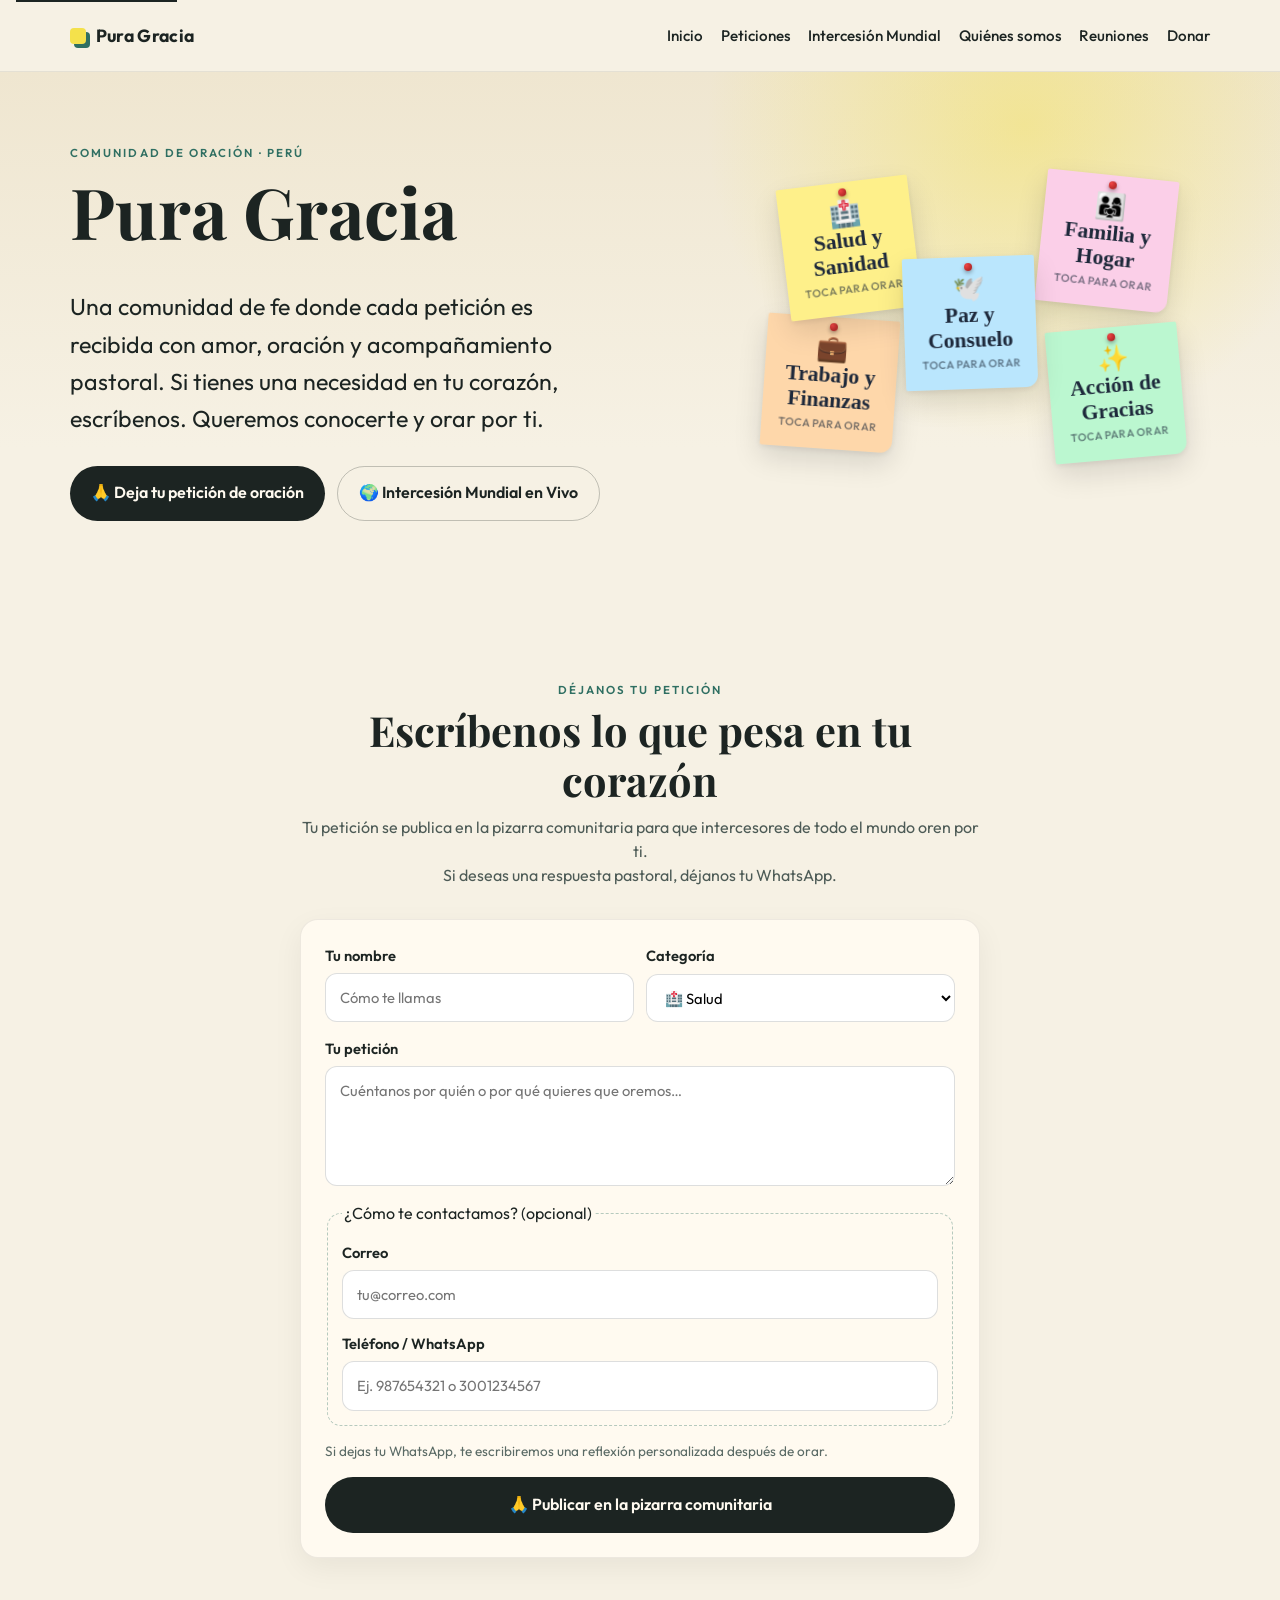
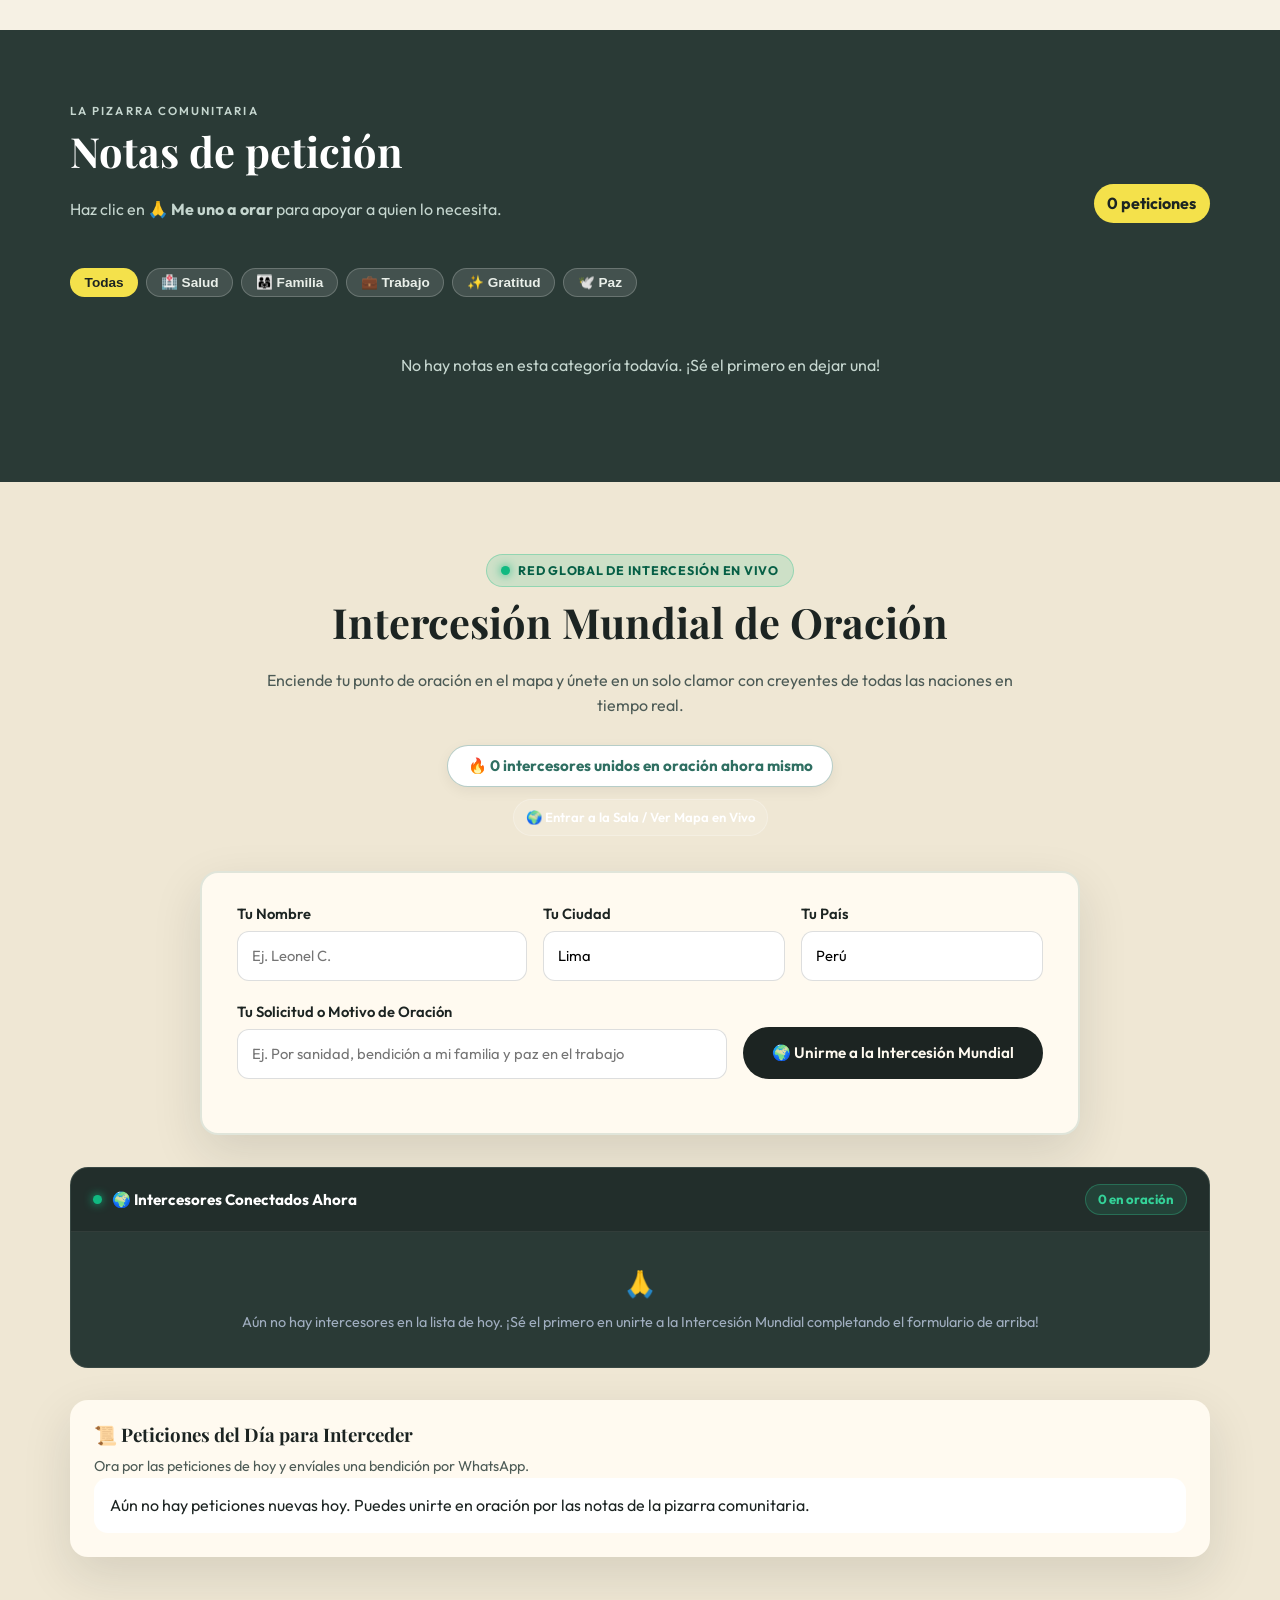
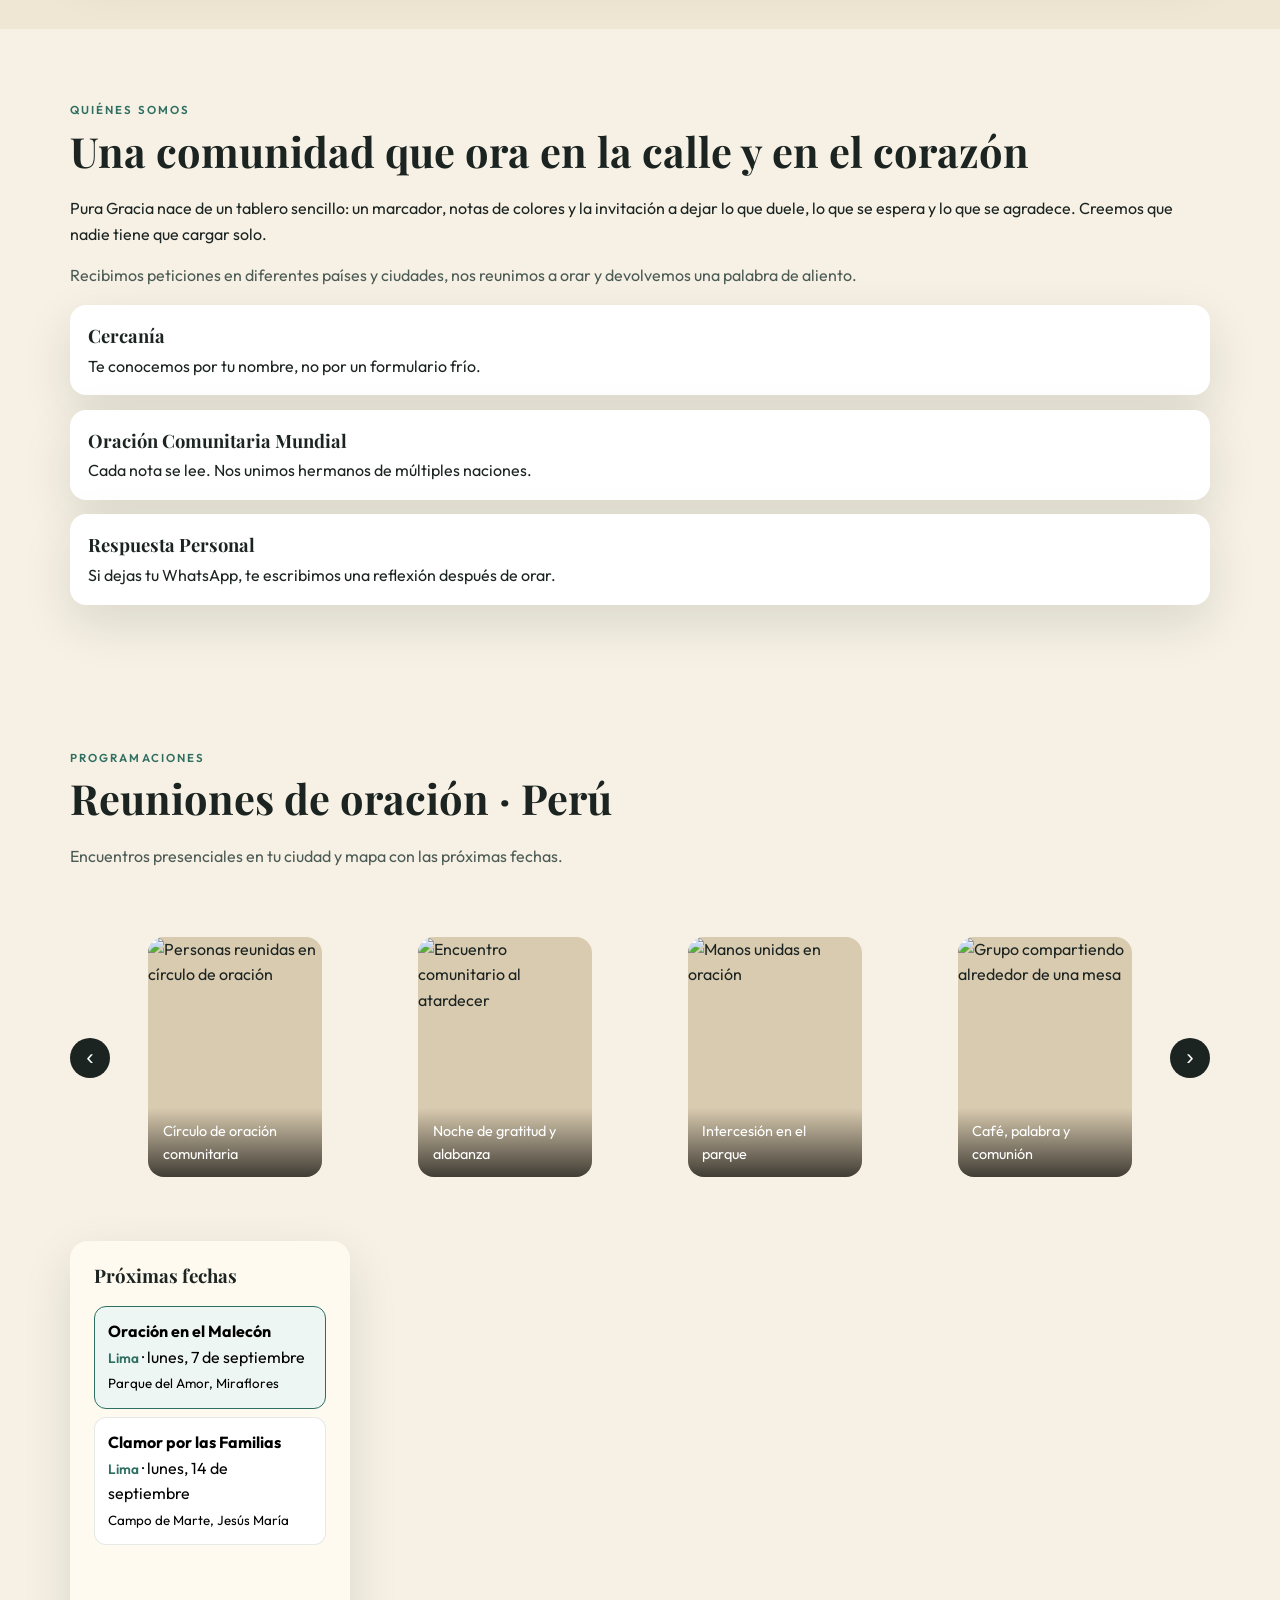
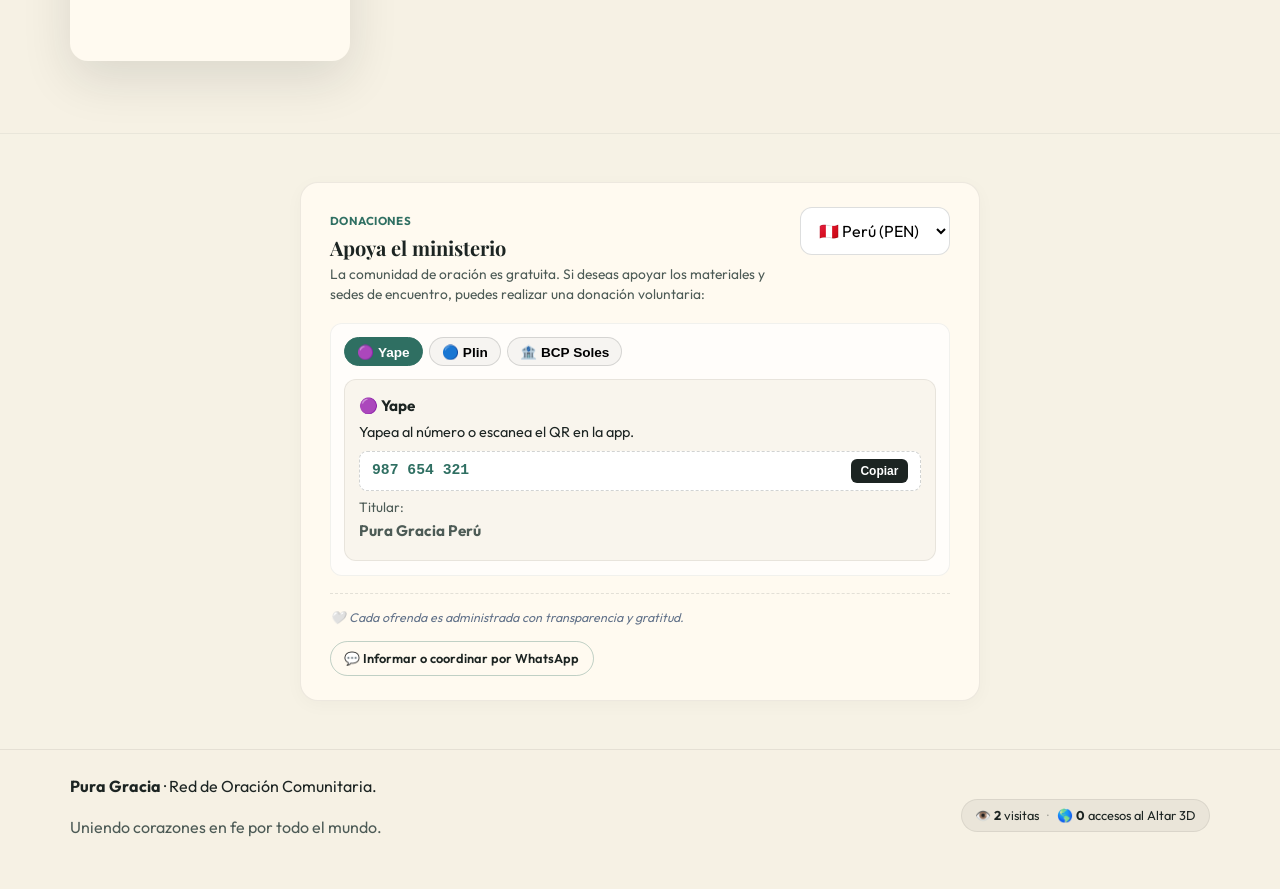
==== commit e6ad2944: "fix: restaurar codificacion UTF-8 intacta y aplicar renombre a Intercesion Mundial" ====
--- a/index.html
+++ b/index.html
@@ -1,13 +1,13 @@
-﻿<!DOCTYPE html>
+<!DOCTYPE html>
 <html lang="es">
   <head>
     <meta charset="UTF-8" />
     <meta name="viewport" content="width=device-width, initial-scale=1.0" />
     <meta
       name="description"
-      content="Pura Gracia â€” Deja tu peticiÃ³n de oraciÃ³n. Sala y mapa de oraciÃ³n mundial en vivo."
+      content="Pura Gracia — Deja tu petición de oración. Sala y mapa de oración mundial en vivo."
     />
-    <title>Pura Gracia Â· Red y Peticiones de OraciÃ³n Mundial</title>
+    <title>Pura Gracia · Red y Peticiones de Oración Mundial</title>
     <link rel="preconnect" href="https://fonts.googleapis.com" />
     <link rel="preconnect" href="https://fonts.gstatic.com" crossorigin />
     <link
@@ -21,7 +21,7 @@
       crossorigin=""
     />
     <link rel="stylesheet" href="css/styles.css" />
-    <link rel="icon" href="data:image/svg+xml,<svg xmlns='http://www.w3.org/2000/svg' viewBox='0 0 100 100'><text y='.9em' font-size='90'>ðŸ™</text></svg>" />
+    <link rel="icon" href="data:image/svg+xml,<svg xmlns='http://www.w3.org/2000/svg' viewBox='0 0 100 100'><text y='.9em' font-size='90'>🙏</text></svg>" />
     <!-- Three.js & Globe.gl para el Globo 3D del Intercesión Mundial -->
     <script src="https://unpkg.com/three@0.160.0/build/three.min.js"></script>
     <script src="https://unpkg.com/globe.gl@2.32.0/dist/globe.gl.min.js"></script>
@@ -41,7 +41,7 @@
           type="button"
           aria-expanded="false"
           aria-controls="menu"
-          aria-label="Abrir menÃº"
+          aria-label="Abrir menú"
         >
           <span></span>
           <span></span>
@@ -52,7 +52,7 @@
           <a href="#inicio">Inicio</a>
           <a href="#peticiones">Peticiones</a>
           <a href="#oracion">Intercesión Mundial</a>
-          <a href="#quienes-somos">QuiÃ©nes somos</a>
+          <a href="#quienes-somos">Quiénes somos</a>
           <a href="#reuniones">Reuniones</a>
           <a href="#donar">Donar</a>
         </nav>
@@ -64,19 +64,19 @@
         <div class="hero-glow" aria-hidden="true"></div>
         <div class="container hero-grid">
           <div class="hero-copy">
-            <p class="eyebrow" id="hero-country-badge">Comunidad de OraciÃ³n</p>
+            <p class="eyebrow" id="hero-country-badge">Comunidad de Oración</p>
             <h1>Pura Gracia</h1>
             <p class="lema">
-              Una comunidad de fe donde cada peticiÃ³n es recibida con amor, oraciÃ³n y acompaÃ±amiento pastoral. Si tienes una necesidad en tu corazÃ³n, escrÃ­benos. Queremos conocerte y orar por ti.
+              Una comunidad de fe donde cada petición es recibida con amor, oración y acompañamiento pastoral. Si tienes una necesidad en tu corazón, escríbenos. Queremos conocerte y orar por ti.
             </p>
             <div class="hero-actions">
-              <a class="btn btn-primary" href="#escribir">ðŸ™ Deja tu peticiÃ³n de oraciÃ³n</a>
-              <a class="btn btn-ghost" href="#oracion">ðŸŒ Intercesión Mundial en Vivo</a>
-            </div>
-          </div>
-          <aside class="hero-board" id="hero-board-container" aria-label="Tablero interactivo con notas de oraciÃ³n">
+              <a class="btn btn-primary" href="#escribir">🙏 Deja tu petición de oración</a>
+              <a class="btn btn-ghost" href="#oracion">🌍 Intercesión Mundial en Vivo</a>
+            </div>
+          </div>
+          <aside class="hero-board" id="hero-board-container" aria-label="Tablero interactivo con notas de oración">
             <div class="hero-board-grid" id="hero-board-grid">
-              <!-- Las notas caen con animaciÃ³n fÃ­sica suave desde JS -->
+              <!-- Las notas caen con animación física suave desde JS -->
             </div>
           </aside>
         </div>
@@ -85,55 +85,55 @@
 
 
 
-      <!-- FORMULARIO DE PETICIÃ“N (Ãºnica secciÃ³n de peticiÃ³n) -->
+      <!-- FORMULARIO DE PETICIÓN (única sección de petición) -->
       <section id="escribir" class="section form-section">
         <div class="container petition-centered">
 
-          <!-- Encabezado de la secciÃ³n -->
+          <!-- Encabezado de la sección -->
           <div class="petition-header">
-            <p class="eyebrow">DÃ©janos tu peticiÃ³n</p>
-            <h2>EscrÃ­benos lo que pesa en tu corazÃ³n</h2>
-            <p class="muted">Tu peticiÃ³n se publica en la pizarra comunitaria para que intercesores de todo el mundo oren por ti.<br>Si deseas una respuesta pastoral, dÃ©janos tu WhatsApp.</p>
-          </div>
-
-          <!-- Formulario Ãºnico -->
+            <p class="eyebrow">Déjanos tu petición</p>
+            <h2>Escríbenos lo que pesa en tu corazón</h2>
+            <p class="muted">Tu petición se publica en la pizarra comunitaria para que intercesores de todo el mundo oren por ti.<br>Si deseas una respuesta pastoral, déjanos tu WhatsApp.</p>
+          </div>
+
+          <!-- Formulario único -->
           <form id="form-peticion" class="card form-card petition-form-single">
             <div class="form-row-2">
               <label>
                 Tu nombre
-                <input type="text" name="nombre" required maxlength="60" placeholder="CÃ³mo te llamas" />
+                <input type="text" name="nombre" required maxlength="60" placeholder="Cómo te llamas" />
               </label>
               <label>
-                CategorÃ­a
+                Categoría
                 <select name="category" class="select-styled" required>
-                  <option value="Salud">ðŸ¥ Salud</option>
-                  <option value="Familia">ðŸ‘¨â€ðŸ‘©â€ðŸ‘§ Familia</option>
-                  <option value="Trabajo">ðŸ’¼ Trabajo y Finanzas</option>
-                  <option value="Gratitud">âœ¨ Gratitud</option>
-                  <option value="Paz">ðŸ•Šï¸ Paz y Consuelo</option>
+                  <option value="Salud">🏥 Salud</option>
+                  <option value="Familia">👨‍👩‍👧 Familia</option>
+                  <option value="Trabajo">💼 Trabajo y Finanzas</option>
+                  <option value="Gratitud">✨ Gratitud</option>
+                  <option value="Paz">🕊️ Paz y Consuelo</option>
                 </select>
               </label>
             </div>
 
             <label>
-              Tu peticiÃ³n
+              Tu petición
               <textarea
                 name="texto"
                 required
                 maxlength="280"
                 rows="4"
-                placeholder="CuÃ©ntanos por quiÃ©n o por quÃ© quieres que oremosâ€¦"
+                placeholder="Cuéntanos por quién o por qué quieres que oremos…"
               ></textarea>
             </label>
 
             <fieldset class="contact-fields">
-              <legend>Â¿CÃ³mo te contactamos? (opcional)</legend>
+              <legend>¿Cómo te contactamos? (opcional)</legend>
               <label>
                 Correo
                 <input type="email" name="correo" placeholder="tu@correo.com" />
               </label>
               <label>
-                TelÃ©fono / WhatsApp
+                Teléfono / WhatsApp
                 <input
                   type="tel"
                   name="telefono"
@@ -142,8 +142,8 @@
                 />
               </label>
             </fieldset>
-            <p class="form-hint">Si dejas tu WhatsApp, te escribiremos una reflexiÃ³n personalizada despuÃ©s de orar.</p>
-            <button class="btn btn-primary btn-full" type="submit">ðŸ™ Publicar en la pizarra comunitaria</button>
+            <p class="form-hint">Si dejas tu WhatsApp, te escribiremos una reflexión personalizada después de orar.</p>
+            <button class="btn btn-primary btn-full" type="submit">🙏 Publicar en la pizarra comunitaria</button>
           </form>
 
         </div>
@@ -156,20 +156,20 @@
           <div class="section-head">
             <div>
               <p class="eyebrow">La pizarra comunitaria</p>
-              <h2>Notas de peticiÃ³n</h2>
-              <p class="muted">Haz clic en <strong>ðŸ™ Me uno a orar</strong> para apoyar a quien lo necesita.</p>
+              <h2>Notas de petición</h2>
+              <p class="muted">Haz clic en <strong>🙏 Me uno a orar</strong> para apoyar a quien lo necesita.</p>
             </div>
             <p class="count-pill"><span id="total-notas">0</span> peticiones</p>
           </div>
 
-          <!-- Filtros de CategorÃ­a -->
-          <div class="category-filters" role="group" aria-label="Filtrar por categorÃ­a">
+          <!-- Filtros de Categoría -->
+          <div class="category-filters" role="group" aria-label="Filtrar por categoría">
             <button type="button" class="filter-chip active" data-cat="ALL">Todas</button>
-            <button type="button" class="filter-chip" data-cat="Salud">ðŸ¥ Salud</button>
-            <button type="button" class="filter-chip" data-cat="Familia">ðŸ‘¨â€ðŸ‘©â€ðŸ‘§ Familia</button>
-            <button type="button" class="filter-chip" data-cat="Trabajo">ðŸ’¼ Trabajo</button>
-            <button type="button" class="filter-chip" data-cat="Gratitud">âœ¨ Gratitud</button>
-            <button type="button" class="filter-chip" data-cat="Paz">ðŸ•Šï¸ Paz</button>
+            <button type="button" class="filter-chip" data-cat="Salud">🏥 Salud</button>
+            <button type="button" class="filter-chip" data-cat="Familia">👨‍👩‍👧 Familia</button>
+            <button type="button" class="filter-chip" data-cat="Trabajo">💼 Trabajo</button>
+            <button type="button" class="filter-chip" data-cat="Gratitud">✨ Gratitud</button>
+            <button type="button" class="filter-chip" data-cat="Paz">🕊️ Paz</button>
           </div>
 
           <div id="pizarra" class="pizarra" role="list"></div>
@@ -177,7 +177,7 @@
       </section>
 
       <!-- ========================================================
-           SECCIÃ“N DE INGRESO: Intercesión Mundial DE ORACIÃ“N
+           SECCIÓN DE INGRESO: ALTAR MUNDIAL DE ORACIÓN
            ======================================================== -->
       <section id="oracion" class="section world-prayer-section">
         <div class="container">
@@ -185,18 +185,18 @@
           <div class="world-header-center">
             <div class="live-status-pill">
               <span class="live-dot"></span>
-              <strong>RED GLOBAL DE INTERCESIÃ“N EN VIVO</strong>
-            </div>
-            <h2>Intercesión Mundial de OraciÃ³n</h2>
+              <strong>RED GLOBAL DE INTERCESIÓN EN VIVO</strong>
+            </div>
+            <h2>Intercesión Mundial de Oración</h2>
             <p class="muted">
-              Enciende tu punto de oraciÃ³n en el mapa y Ãºnete en un solo clamor con creyentes de todas las naciones en tiempo real.
+              Enciende tu punto de oración en el mapa y únete en un solo clamor con creyentes de todas las naciones en tiempo real.
             </p>
             <div class="live-counter-pill" id="live-prayer-counter">
-              ðŸ”¥ <span id="orantes-activos-count">0</span> intercesores unidos en oraciÃ³n ahora mismo
+              🔥 <span id="orantes-activos-count">0</span> intercesores unidos en oración ahora mismo
             </div>
             <div style="margin-top: 0.75rem;">
               <button type="button" class="btn btn-small btn-ghost" id="btn-open-room-direct" style="background: rgba(255,255,255,0.12); border: 1px solid rgba(255,255,255,0.25); color: #fff; cursor: pointer;">
-                ðŸŒ Entrar a la Sala / Ver Mapa en Vivo
+                🌍 Entrar a la Sala / Ver Mapa en Vivo
               </button>
             </div>
           </div>
@@ -214,18 +214,18 @@
                   <input type="text" id="input-orante-city" name="ciudad" required maxlength="60" placeholder="Ej. Lima" />
                 </label>
                 <label>
-                  Tu PaÃ­s
-                  <input type="text" id="input-orante-country" name="pais" required maxlength="60" placeholder="Ej. PerÃº" />
+                  Tu País
+                  <input type="text" id="input-orante-country" name="pais" required maxlength="60" placeholder="Ej. Perú" />
                 </label>
               </div>
 
               <div class="jw-row-bottom">
                 <label style="flex: 1;">
-                  Tu Solicitud o Motivo de OraciÃ³n
-                  <input type="text" id="input-orante-motivo" name="motivo" required maxlength="140" placeholder="Ej. Por sanidad, bendiciÃ³n a mi familia y paz en el trabajo" />
+                  Tu Solicitud o Motivo de Oración
+                  <input type="text" id="input-orante-motivo" name="motivo" required maxlength="140" placeholder="Ej. Por sanidad, bendición a mi familia y paz en el trabajo" />
                 </label>
                 <button class="btn btn-primary btn-join-world" type="submit">
-                  ðŸŒ Unirme a la Intercesión Mundial
+                  🌍 Unirme a la Intercesión Mundial
                 </button>
               </div>
               <p id="sala-estado" class="form-hint jw-status"></p>
@@ -237,14 +237,14 @@
             <div class="connected-panel-header">
               <div class="connected-panel-title">
                 <span class="live-dot"></span>
-                <strong>ðŸŒ Intercesores Conectados Ahora</strong>
+                <strong>🌍 Intercesores Conectados Ahora</strong>
               </div>
               <span class="connected-panel-count">
-                <span id="connected-count">0</span> en oraciÃ³n
+                <span id="connected-count">0</span> en oración
               </span>
             </div>
             <div class="connected-grid" id="connected-grid">
-              <!-- Renderizado dinÃ¡micamente por JS -->
+              <!-- Renderizado dinámicamente por JS -->
             </div>
           </div>
 
@@ -252,8 +252,8 @@
           <div class="card sala-panel" style="margin-top: 2rem;">
             <div class="sala-toolbar">
               <div>
-                <h3>ðŸ“œ Peticiones del DÃ­a para Interceder</h3>
-                <p class="muted" style="margin: 0; font-size: 0.9rem;">Ora por las peticiones de hoy y envÃ­ales una bendiciÃ³n por WhatsApp.</p>
+                <h3>📜 Peticiones del Día para Interceder</h3>
+                <p class="muted" style="margin: 0; font-size: 0.9rem;">Ora por las peticiones de hoy y envíales una bendición por WhatsApp.</p>
               </div>
             </div>
             <ul id="lista-hoy" class="peticiones-hoy"></ul>
@@ -261,33 +261,33 @@
         </div>
       </section>
 
-      <!-- QUIÃ‰NES SOMOS -->
+      <!-- QUIÉNES SOMOS -->
       <section id="quienes-somos" class="section about-section">
         <div class="container split">
           <div>
-            <p class="eyebrow">QuiÃ©nes somos</p>
-            <h2>Una comunidad que ora en la calle y en el corazÃ³n</h2>
+            <p class="eyebrow">Quiénes somos</p>
+            <h2>Una comunidad que ora en la calle y en el corazón</h2>
             <p>
               Pura Gracia nace de un tablero sencillo: un marcador, notas de colores
-              y la invitaciÃ³n a dejar lo que duele, lo que se espera y lo que se
+              y la invitación a dejar lo que duele, lo que se espera y lo que se
               agradece. Creemos que nadie tiene que cargar solo.
             </p>
             <p class="muted">
-              Recibimos peticiones en diferentes paÃ­ses y ciudades, nos reunimos a orar y devolvemos una palabra de aliento.
+              Recibimos peticiones en diferentes países y ciudades, nos reunimos a orar y devolvemos una palabra de aliento.
             </p>
           </div>
           <ul class="values">
             <li>
-              <strong>CercanÃ­a</strong>
-              Te conocemos por tu nombre, no por un formulario frÃ­o.
+              <strong>Cercanía</strong>
+              Te conocemos por tu nombre, no por un formulario frío.
             </li>
             <li>
-              <strong>OraciÃ³n Comunitaria Mundial</strong>
-              Cada nota se lee. Nos unimos hermanos de mÃºltiples naciones.
+              <strong>Oración Comunitaria Mundial</strong>
+              Cada nota se lee. Nos unimos hermanos de múltiples naciones.
             </li>
             <li>
               <strong>Respuesta Personal</strong>
-              Si dejas tu WhatsApp, te escribimos una reflexiÃ³n despuÃ©s de orar.
+              Si dejas tu WhatsApp, te escribimos una reflexión después de orar.
             </li>
           </ul>
         </div>
@@ -299,30 +299,30 @@
           <div class="section-head">
             <div>
               <p class="eyebrow">Programaciones</p>
-              <h2 id="reuniones-title">Reuniones de oraciÃ³n locales</h2>
-              <p class="muted">Encuentros presenciales en tu ciudad y mapa con las prÃ³ximas fechas.</p>
+              <h2 id="reuniones-title">Reuniones de oración locales</h2>
+              <p class="muted">Encuentros presenciales en tu ciudad y mapa con las próximas fechas.</p>
             </div>
           </div>
 
           <div class="gallery-wrap">
-            <button class="gallery-nav prev" type="button" aria-label="Foto anterior">â€¹</button>
+            <button class="gallery-nav prev" type="button" aria-label="Foto anterior">‹</button>
             <div id="galeria" class="gallery" tabindex="0"></div>
-            <button class="gallery-nav next" type="button" aria-label="Foto siguiente">â€º</button>
+            <button class="gallery-nav next" type="button" aria-label="Foto siguiente">›</button>
           </div>
 
           <div class="map-layout">
             <aside class="card dates-list">
-              <h3>PrÃ³ximas fechas</h3>
+              <h3>Próximas fechas</h3>
               <div id="lista-fechas"></div>
             </aside>
             <div class="map-wrap">
-              <div id="mapa" role="region" aria-label="Mapa de prÃ³ximas reuniones"></div>
-            </div>
-          </div>
-        </div>
-      </section>
-
-      <!-- OFRENDAS Y APOYO AL MINISTERIO (SECCIÃ“N SUTIL Y DISCRETA) -->
+              <div id="mapa" role="region" aria-label="Mapa de próximas reuniones"></div>
+            </div>
+          </div>
+        </div>
+      </section>
+
+      <!-- OFRENDAS Y APOYO AL MINISTERIO (SECCIÓN SUTIL Y DISCRETA) -->
       <section id="donar" class="section donate-section-subtle">
         <div class="container">
           <div class="donate-subtle-box">
@@ -331,31 +331,31 @@
                 <span class="donate-subtle-badge">Donaciones</span>
                 <h3>Apoya el ministerio</h3>
                 <p class="muted">
-                  La comunidad de oraciÃ³n es gratuita. Si deseas apoyar los materiales y sedes de encuentro, puedes realizar una donaciÃ³n voluntaria:
+                  La comunidad de oración es gratuita. Si deseas apoyar los materiales y sedes de encuentro, puedes realizar una donación voluntaria:
                 </p>
               </div>
               <div class="donate-country-mini">
-                <label for="donate-country-select" class="sr-only">PaÃ­s:</label>
-                <select id="donate-country-select" class="select-styled select-compact" aria-label="Seleccionar paÃ­s para ofrendas">
-                  <option value="PE">ðŸ‡µðŸ‡ª PerÃº (PEN)</option>
-                  <option value="CO">ðŸ‡¨ðŸ‡´ Colombia (COP)</option>
-                  <option value="MX">ðŸ‡²ðŸ‡½ MÃ©xico (MXN)</option>
-                  <option value="AR">ðŸ‡¦ðŸ‡· Argentina (ARS)</option>
-                  <option value="US">ðŸŒŽ Internacional (USD)</option>
+                <label for="donate-country-select" class="sr-only">País:</label>
+                <select id="donate-country-select" class="select-styled select-compact" aria-label="Seleccionar país para ofrendas">
+                  <option value="PE">🇵🇪 Perú (PEN)</option>
+                  <option value="CO">🇨🇴 Colombia (COP)</option>
+                  <option value="MX">🇲🇽 México (MXN)</option>
+                  <option value="AR">🇦🇷 Argentina (ARS)</option>
+                  <option value="US">🌎 Internacional (USD)</option>
                 </select>
               </div>
             </div>
 
-            <!-- Cuentas bancarias dinÃ¡micas en formato compacto -->
+            <!-- Cuentas bancarias dinámicas en formato compacto -->
             <div class="donate-subtle-methods">
               <div class="pm-tabs" id="pm-tabs-container"></div>
               <div class="pm-content-box" id="pm-content-box"></div>
             </div>
 
             <div class="donate-subtle-bottom">
-              <span class="donate-note-text">ðŸ¤ Cada ofrenda es administrada con transparencia y gratitud.</span>
+              <span class="donate-note-text">🤍 Cada ofrenda es administrada con transparencia y gratitud.</span>
               <a href="#" id="btn-donate-wa-direct" class="btn-wa-subtle" target="_blank" rel="noopener">
-                ðŸ’¬ Informar o coordinar por WhatsApp
+                💬 Informar o coordinar por WhatsApp
               </a>
             </div>
           </div>
@@ -367,13 +367,13 @@
     <footer class="site-footer">
       <div class="container footer-inner">
         <div>
-          <p><strong>Pura Gracia</strong> Â· Red de OraciÃ³n Comunitaria.</p>
+          <p><strong>Pura Gracia</strong> · Red de Oración Comunitaria.</p>
           <p class="muted">Uniendo corazones en fe por todo el mundo.</p>
         </div>
         <div class="footer-stats-badge">
-          <span>ðŸ‘ï¸ <strong id="stat-page-visits">1</strong> visitas</span>
-          <span style="opacity: 0.35;">Â·</span>
-          <span>ðŸŒŽ <strong id="stat-world-visits">0</strong> accesos al Altar 3D</span>
+          <span>👁️ <strong id="stat-page-visits">1</strong> visitas</span>
+          <span style="opacity: 0.35;">·</span>
+          <span>🌎 <strong id="stat-world-visits">0</strong> accesos al Altar 3D</span>
         </div>
       </div>
     </footer>
@@ -388,38 +388,38 @@
           <div class="mf-user-badge">
             <span class="live-dot"></span>
             <div>
-              <strong id="mf-user-name">Conectado en OraciÃ³n</strong>
+              <strong id="mf-user-name">Conectado en Oración</strong>
               <span id="mf-user-location" class="mf-subtext">Plano de la Tierra en Vivo</span>
             </div>
           </div>
 
           <div class="mf-counter-pill">
-            ðŸ”¥ <span id="mf-live-count">0</span> intercesores en vivo
-          </div>
-
-          <button type="button" class="btn-exit-world" id="btn-cerrar-mapa-mundial" aria-label="Salir de la sala de oraciÃ³n">
-            âœ• Salir de la Sala
+            🔥 <span id="mf-live-count">0</span> intercesores en vivo
+          </div>
+
+          <button type="button" class="btn-exit-world" id="btn-cerrar-mapa-mundial" aria-label="Salir de la sala de oración">
+            ✕ Salir de la Sala
           </button>
         </header>
 
         <!-- Canvas del Mapa / Globo Mundial 3D Fullscreen -->
-        <div id="mapa-mundial-fullscreen" class="fullscreen-map-canvas globe-3d-container" role="region" aria-label="Globo terrÃ¡queo 3D interactivo con intercesores en vivo"></div>
+        <div id="mapa-mundial-fullscreen" class="fullscreen-map-canvas globe-3d-container" role="region" aria-label="Globo terráqueo 3D interactivo con intercesores en vivo"></div>
 
         <!-- Controles 3D Flotantes del Globo -->
         <div class="globe-3d-controls" id="globe-3d-controls">
-          <button type="button" class="btn-globe-ctrl active" id="btn-globe-autorotate" title="Activar / Pausar rotaciÃ³n 3D automÃ¡tica">
-            ðŸ”„ RotaciÃ³n 3D
+          <button type="button" class="btn-globe-ctrl active" id="btn-globe-autorotate" title="Activar / Pausar rotación 3D automática">
+            🔄 Rotación 3D
           </button>
-          <button type="button" class="btn-globe-ctrl" id="btn-globe-recenter" title="Centrar cÃ¡mara en mi posiciÃ³n">
-            ðŸ“ Mi Punto
+          <button type="button" class="btn-globe-ctrl" id="btn-globe-recenter" title="Centrar cámara en mi posición">
+            📍 Mi Punto
           </button>
-          <button type="button" class="btn-globe-ctrl" id="btn-globe-toggle-view" title="Alternar Textura Noche / SatÃ©lite">
-            ðŸŒŒ Vista Noche
+          <button type="button" class="btn-globe-ctrl" id="btn-globe-toggle-view" title="Alternar Textura Noche / Satélite">
+            🌌 Vista Noche
           </button>
         </div>
 
         <!-- ========================================================
-             PODIO FLOTANTE: MICRÃ“FONO EN VIVO & TRANSMISIÃ“N DE ORACIÃ“N (5 MIN)
+             PODIO FLOTANTE: MICRÓFONO EN VIVO & TRANSMISIÓN DE ORACIÓN (5 MIN)
              ======================================================== -->
         <div class="live-voice-podio" id="live-voice-podio">
           <div class="lvp-header">
@@ -428,22 +428,22 @@
               <strong id="lvp-status-text">SALA EN VIVO</strong>
             </div>
 
-            <!-- CronÃ³metro de 5 minutos -->
-            <div class="lvp-timer-badge" id="lvp-timer-badge" title="Tiempo restante del orador actual (mÃ¡ximo 5 minutos)">
-              â±ï¸ <span id="lvp-timer-display">--:--</span>
-            </div>
-          </div>
-
-          <!-- InformaciÃ³n del Ponente Activo -->
+            <!-- Cronómetro de 5 minutos -->
+            <div class="lvp-timer-badge" id="lvp-timer-badge" title="Tiempo restante del orador actual (máximo 5 minutos)">
+              ⏱️ <span id="lvp-timer-display">--:--</span>
+            </div>
+          </div>
+
+          <!-- Información del Ponente Activo -->
           <div class="lvp-speaker-info">
             <div class="lvp-speaker-avatar" id="lvp-speaker-avatar">
-              <span id="lvp-speaker-flag">ðŸŽ™ï¸</span>
+              <span id="lvp-speaker-flag">🎙️</span>
               <div class="lvp-avatar-glow"></div>
             </div>
             <div class="lvp-speaker-details">
               <strong id="lvp-speaker-name">Podio Libre</strong>
-              <span id="lvp-speaker-loc" class="lvp-speaker-loc">Sala de OraciÃ³n Global</span>
-              <p id="lvp-speaker-motivo" class="lvp-speaker-motivo">"El micrÃ³fono estÃ¡ disponible. Pide tu turno para orar."</p>
+              <span id="lvp-speaker-loc" class="lvp-speaker-loc">Sala de Oración Global</span>
+              <p id="lvp-speaker-motivo" class="lvp-speaker-motivo">"El micrófono está disponible. Pide tu turno para orar."</p>
             </div>
           </div>
 
@@ -464,28 +464,28 @@
             <div class="lvp-progress-fill" id="lvp-progress-fill" style="width: 0%;"></div>
           </div>
 
-          <!-- Botones de AcciÃ³n del MicrÃ³fono -->
+          <!-- Botones de Acción del Micrófono -->
           <div class="lvp-actions">
-            <!-- BotÃ³n para pedir micrÃ³fono / hablar -->
+            <!-- Botón para pedir micrófono / hablar -->
             <button type="button" class="btn-lvp btn-lvp-mic" id="btn-pedir-mic">
-              ðŸŽ¤ Pedir el MicrÃ³fono para Orar
+              🎤 Pedir el Micrófono para Orar
             </button>
 
-            <!-- BotÃ³n para escuchar audio -->
+            <!-- Botón para escuchar audio -->
             <button type="button" class="btn-lvp btn-lvp-audio" id="btn-toggle-audio">
-              ðŸ”Š Escuchar OraciÃ³n
+              🔊 Escuchar Oración
             </button>
 
-            <!-- BotÃ³n para ver la fila de ponentes -->
+            <!-- Botón para ver la fila de ponentes -->
             <button type="button" class="btn-lvp btn-lvp-queue" id="btn-ver-cola">
-              ðŸ‘¥ Fila (<span id="lvp-queue-count">0</span>)
+              👥 Fila (<span id="lvp-queue-count">0</span>)
             </button>
           </div>
 
           <!-- Panel Desplegable de la Cola de Espera (5 min por ponente) -->
           <div class="lvp-queue-dropdown" id="lvp-queue-dropdown" hidden>
             <div class="lvp-queue-header">
-              <strong>ðŸ‘¥ Fila de Espera de OraciÃ³n</strong>
+              <strong>👥 Fila de Espera de Oración</strong>
               <small>5 min por ponente</small>
             </div>
             <ul class="lvp-queue-list" id="lvp-queue-list"></ul>
@@ -494,21 +494,21 @@
 
         <!-- Ticker inferior de orantes conectados con sus solicitudes -->
         <div class="mf-bottom-ticker">
-          <div class="mf-ticker-label">âš¡ En oraciÃ³n ahora:</div>
+          <div class="mf-ticker-label">⚡ En oración ahora:</div>
           <div class="mf-ticker-stream" id="lista-orantes-stream"></div>
         </div>
       </div>
     </div>
 
-    <!-- MODAL DE REFLEXIÃ“N -->
+    <!-- MODAL DE REFLEXIÓN -->
     <div id="modal-reflexion" class="modal" hidden>
       <div class="modal-card" role="dialog" aria-labelledby="modal-titulo" aria-modal="true">
-        <button class="modal-close" type="button" aria-label="Cerrar">Ã—</button>
-        <h3 id="modal-titulo">ReflexiÃ³n de oraciÃ³n</h3>
+        <button class="modal-close" type="button" aria-label="Cerrar">×</button>
+        <h3 id="modal-titulo">Reflexión de oración</h3>
         <p class="muted" id="modal-destino"></p>
         <label>
-          Tu reflexiÃ³n
-          <textarea id="texto-reflexion" rows="5" maxlength="400" placeholder="Una palabra de fe, un versÃ­culo o un abrazo escritoâ€¦"></textarea>
+          Tu reflexión
+          <textarea id="texto-reflexion" rows="5" maxlength="400" placeholder="Una palabra de fe, un versículo o un abrazo escrito…"></textarea>
         </label>
         <button id="enviar-reflexion" class="btn btn-primary" type="button">Enviar por WhatsApp</button>
       </div>
